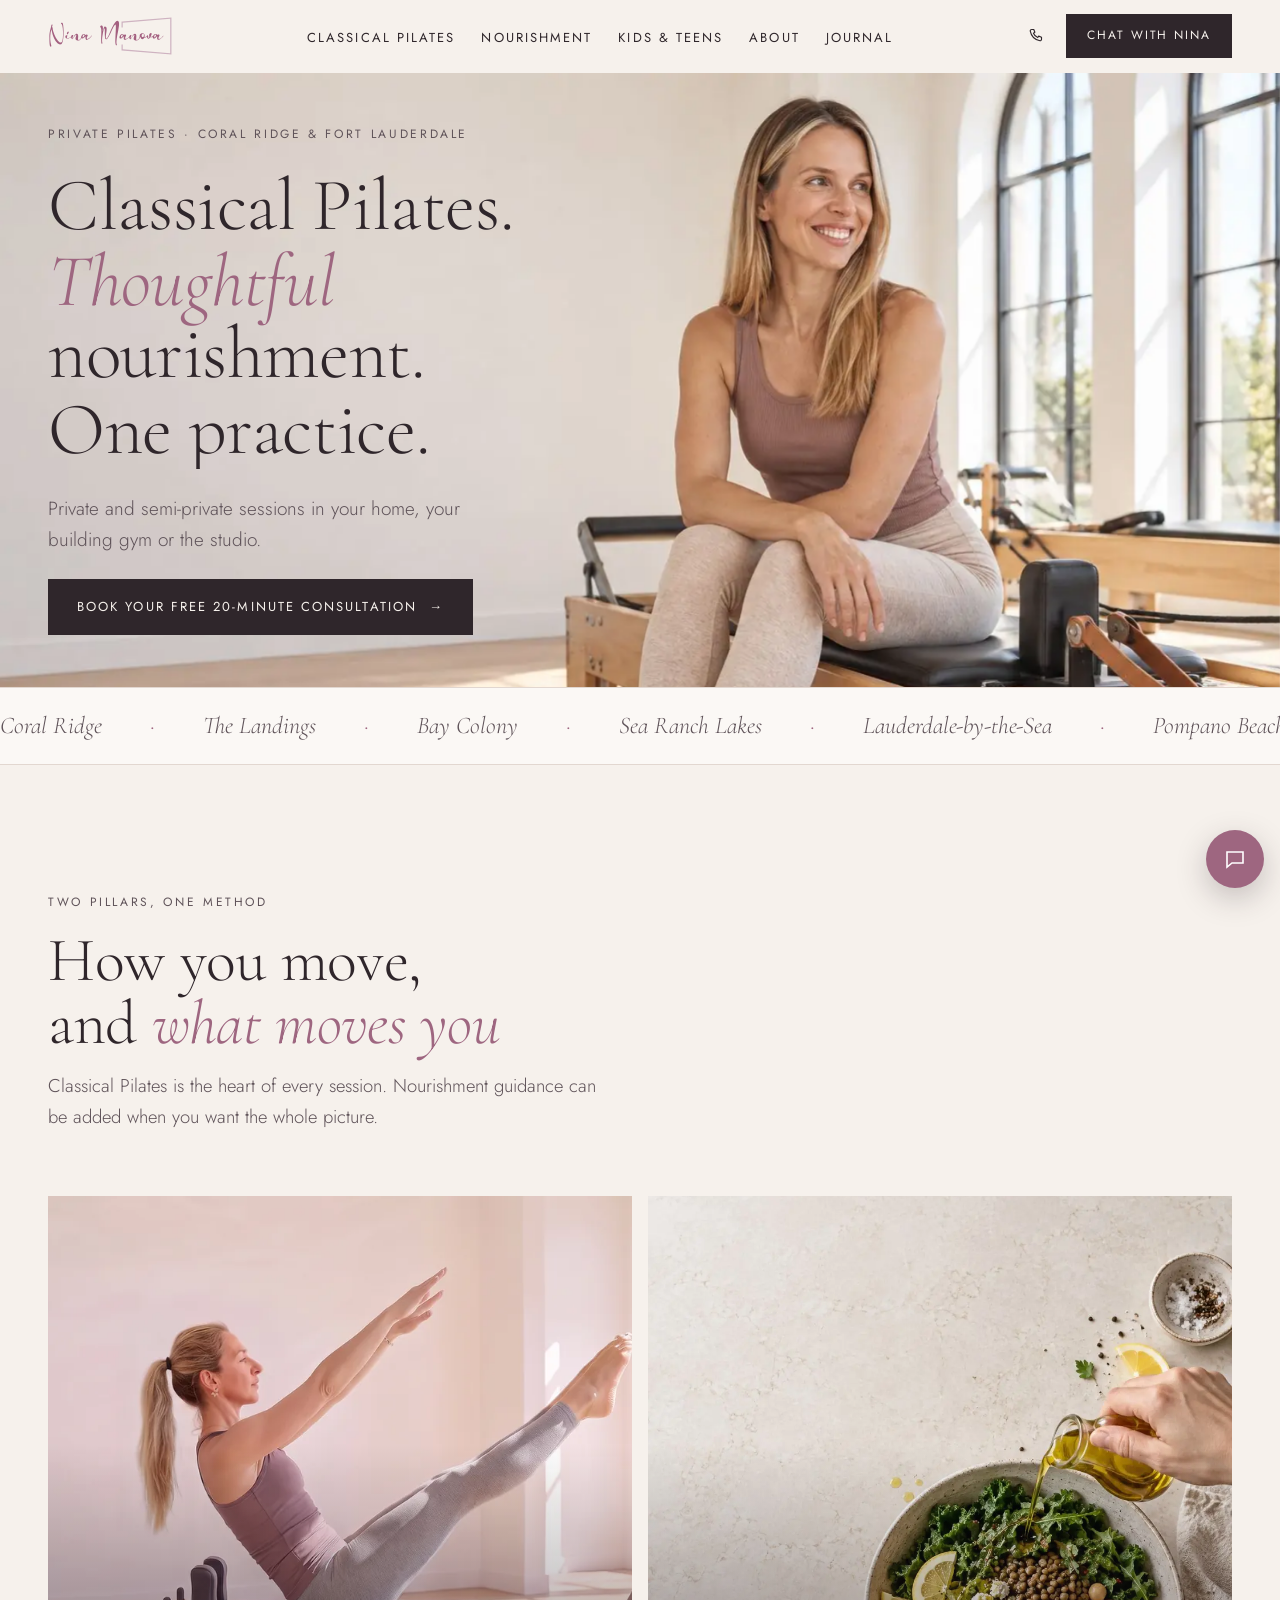
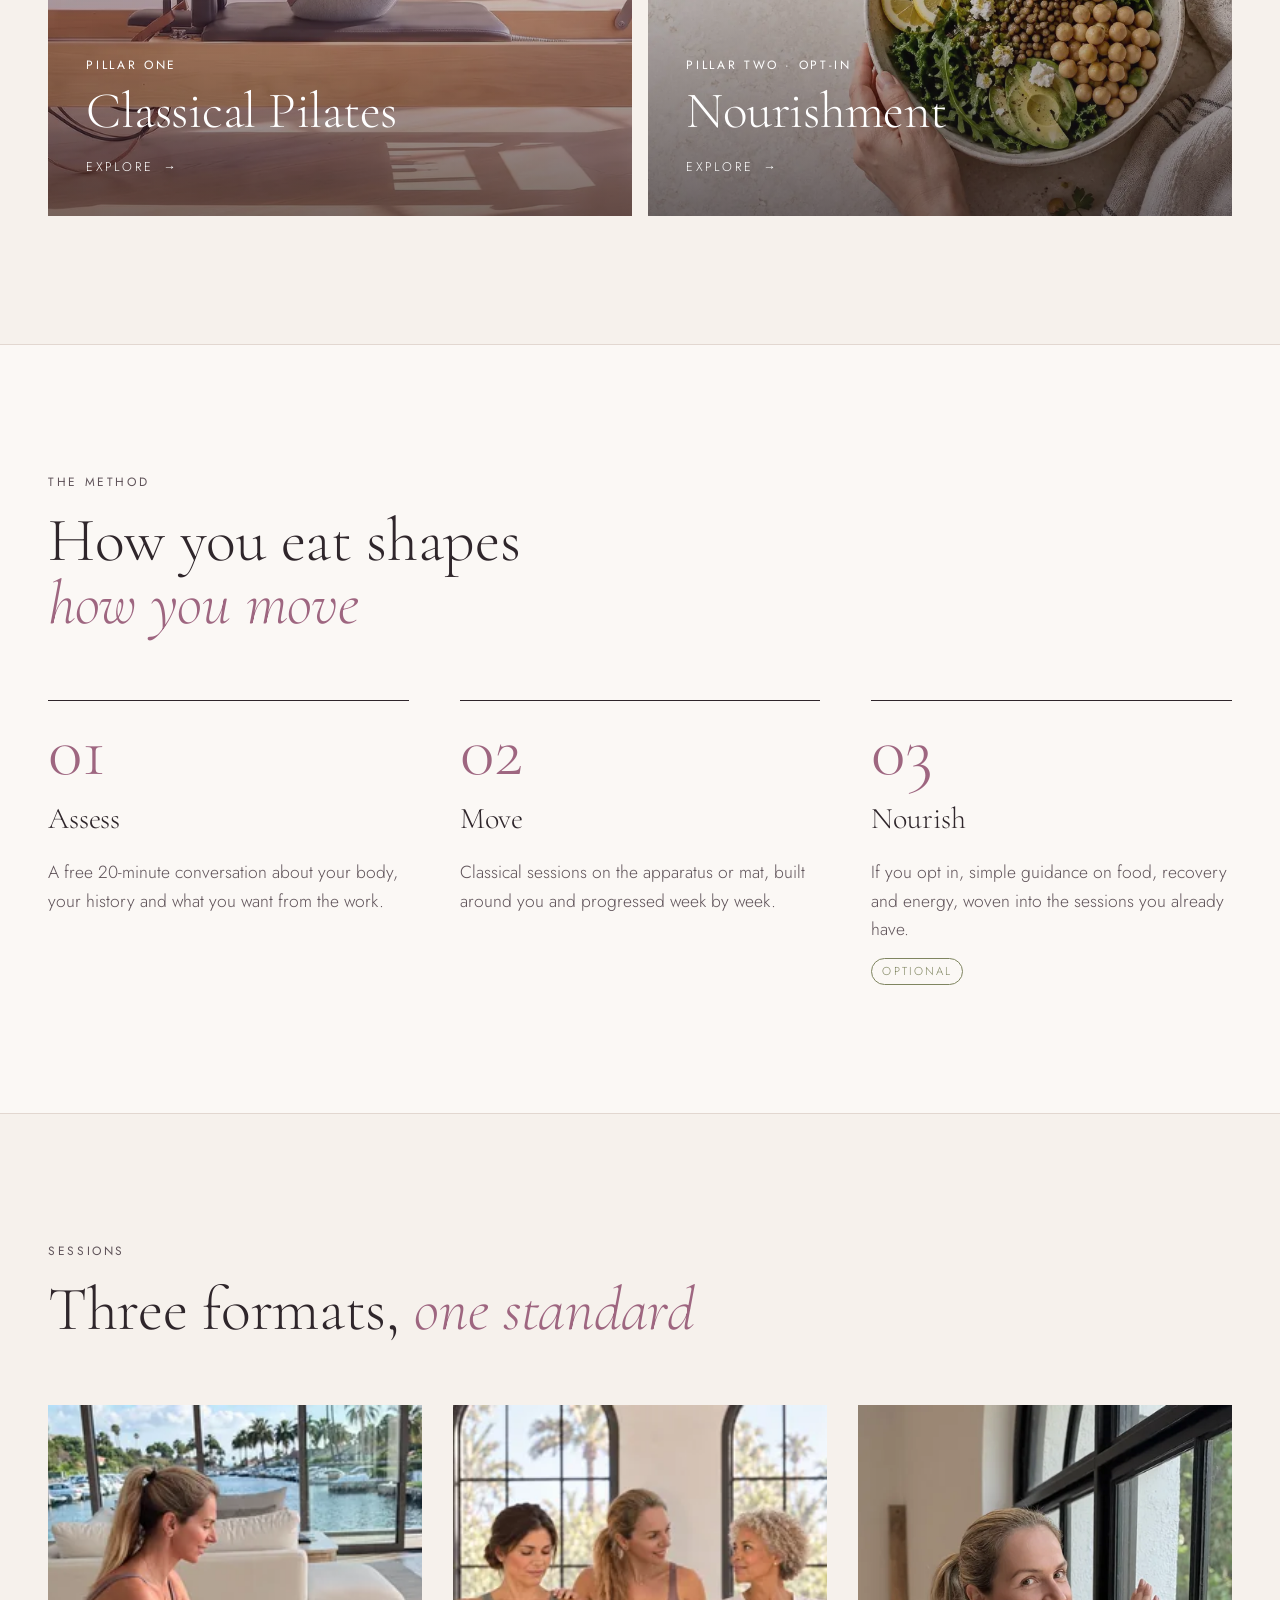
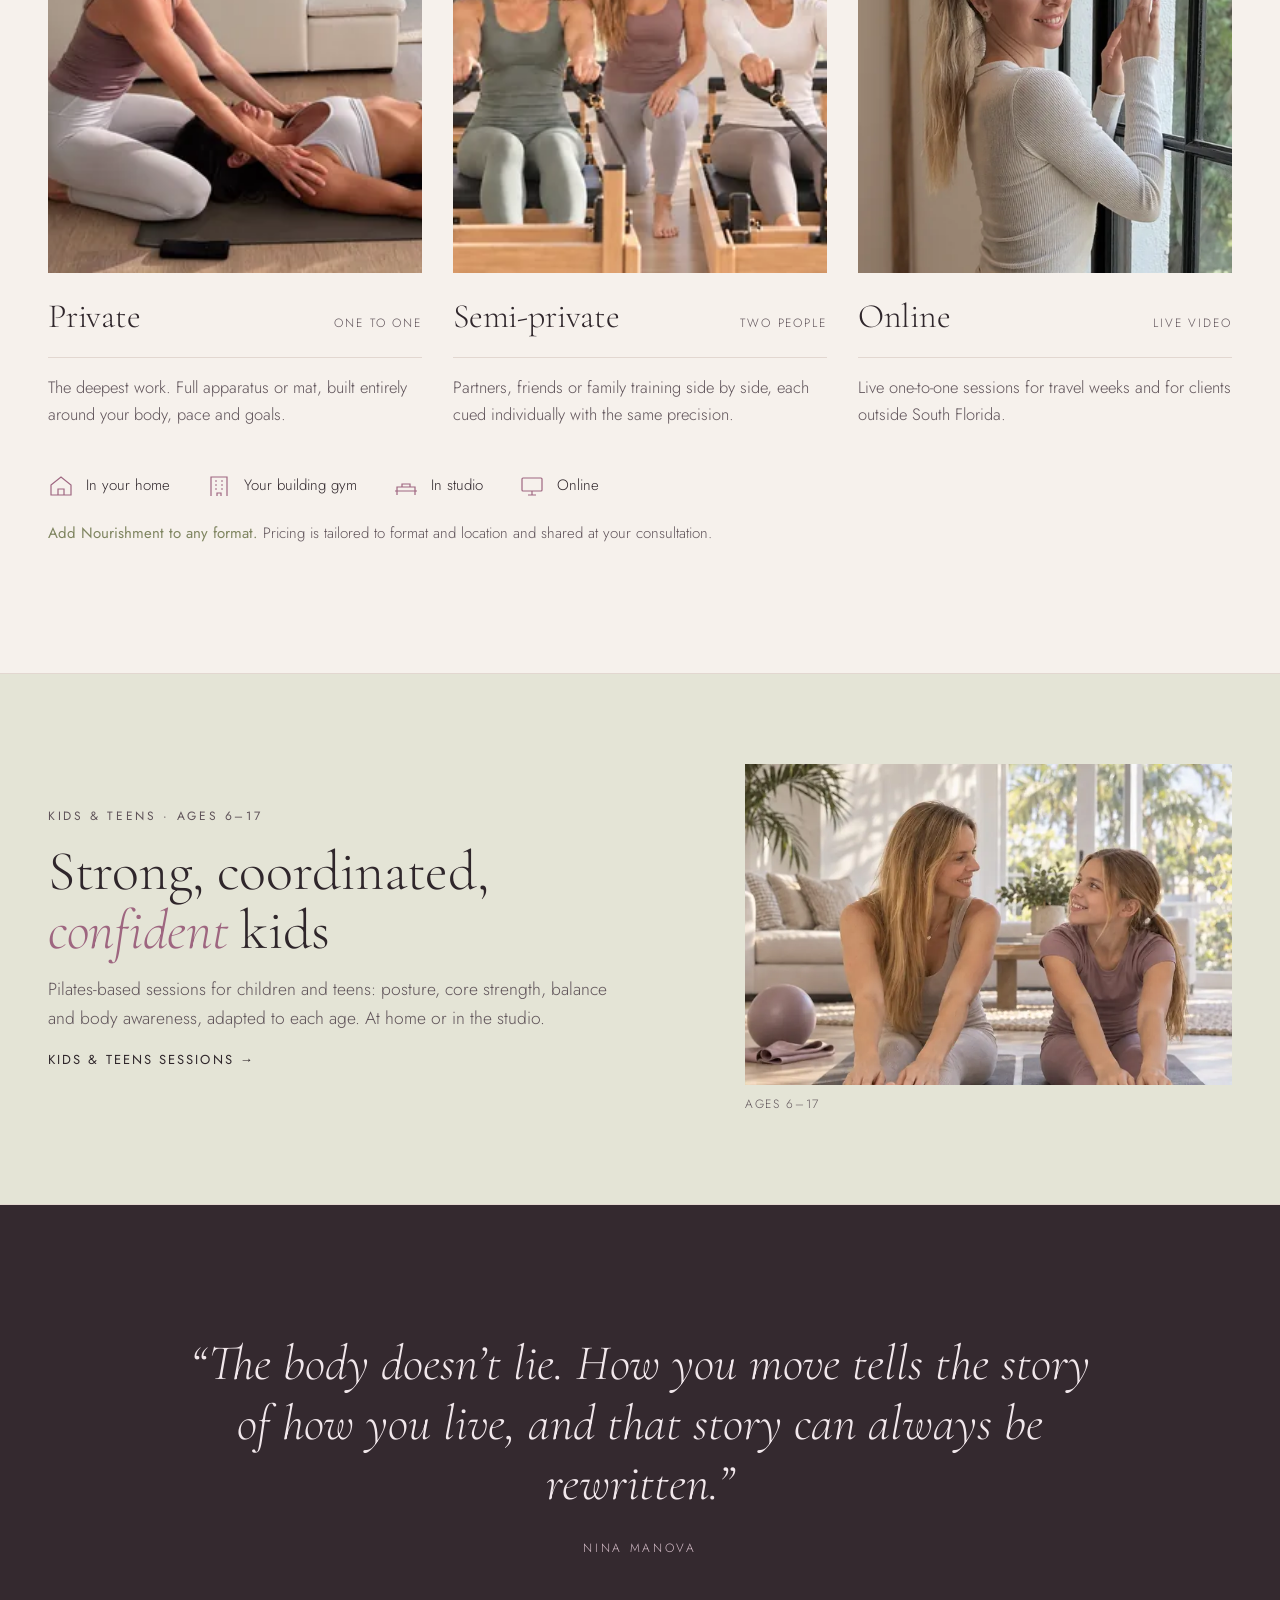
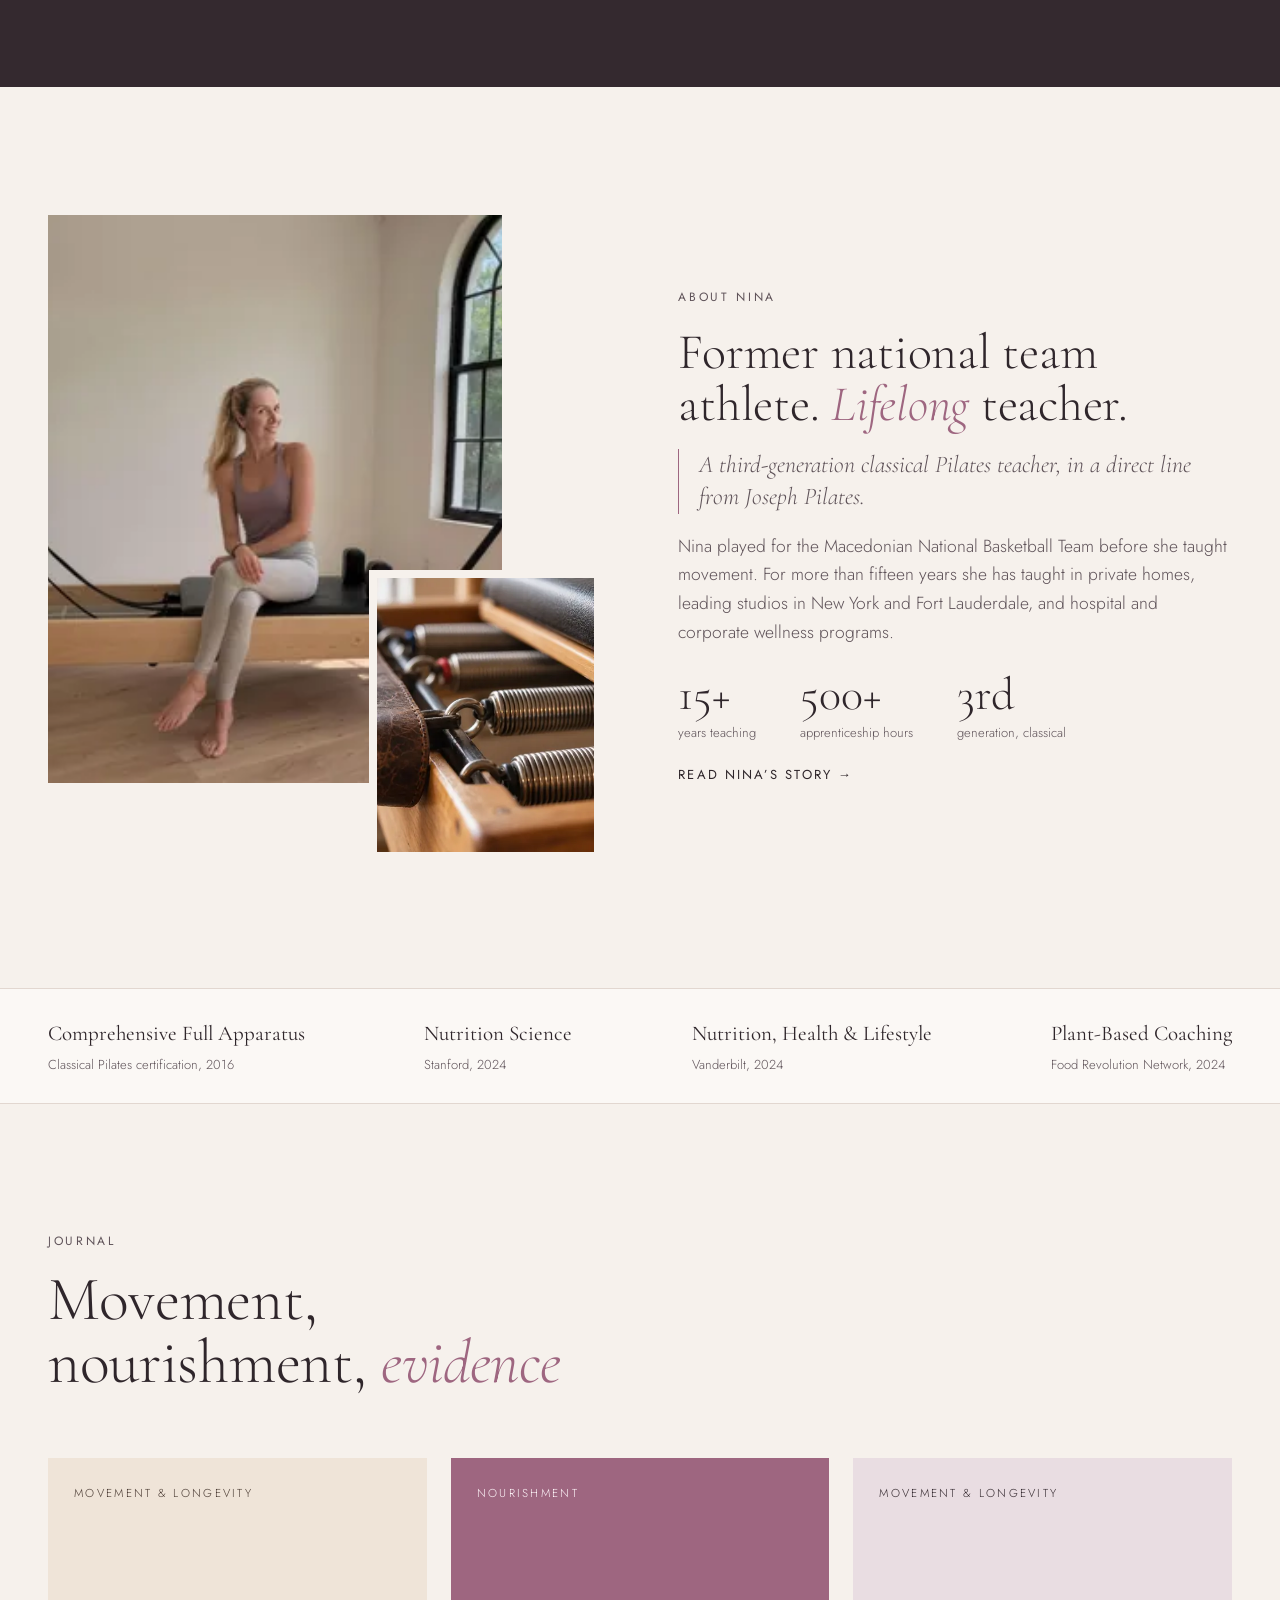
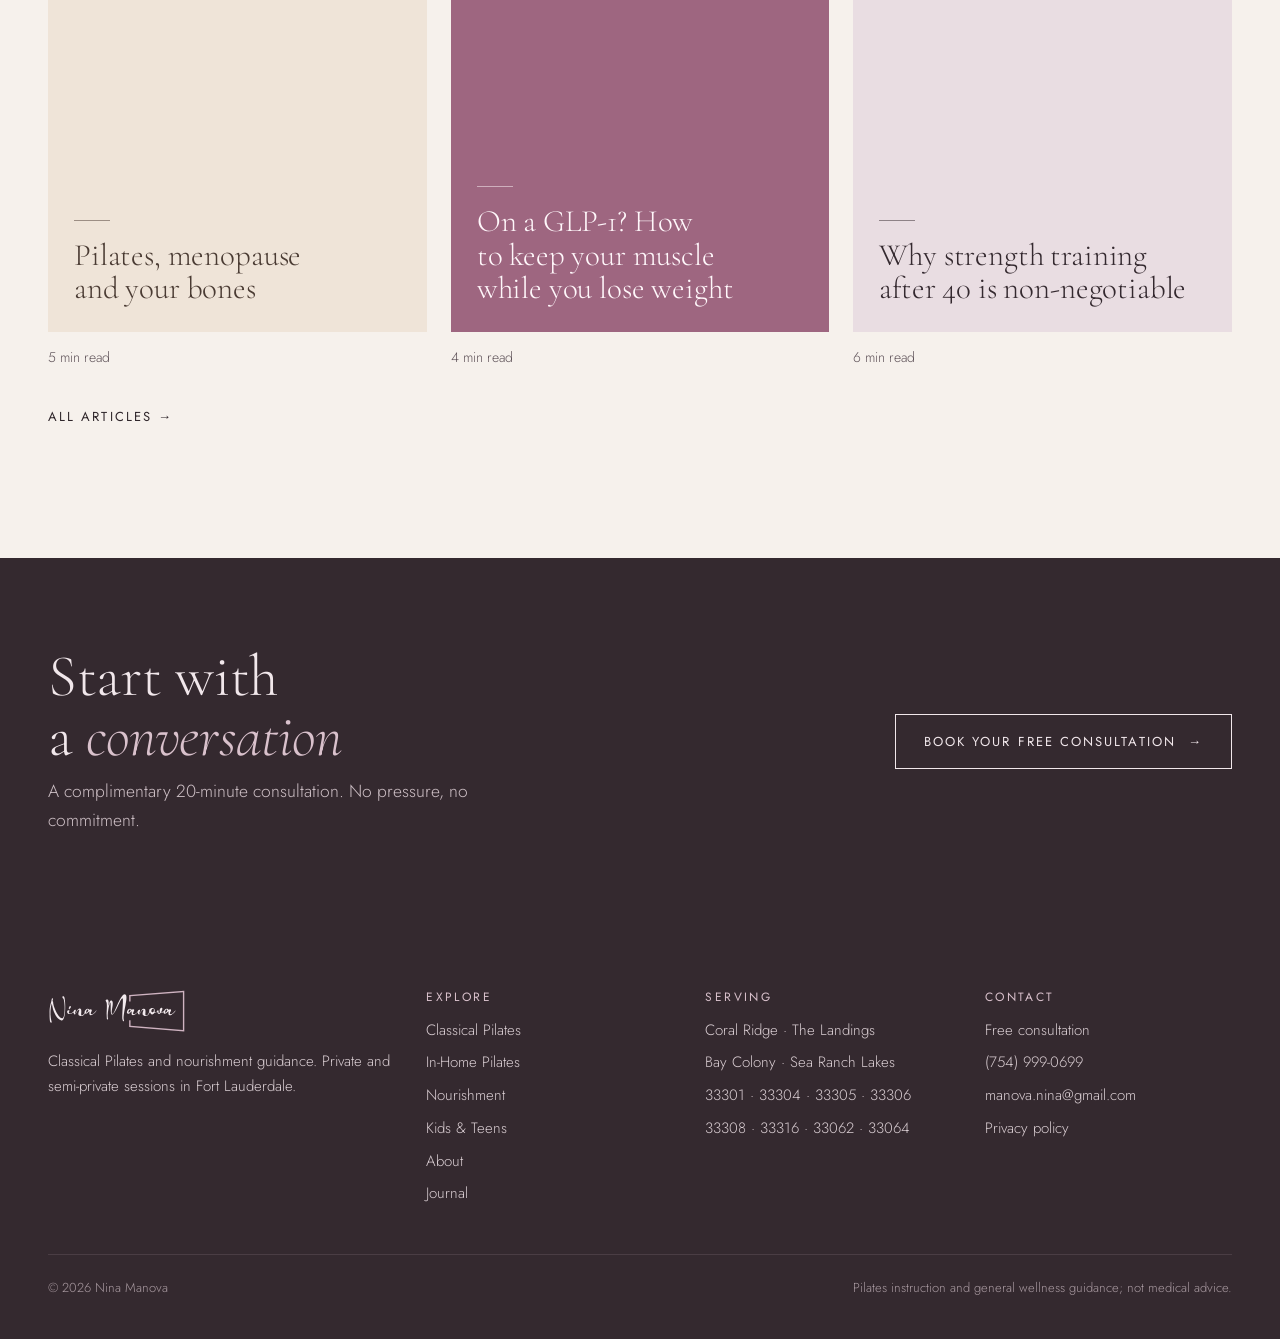
==== index.html @ 9a4f0399 "Mobile hero: use desktop hero image, cropped on Nina Co-Authored-By: Claude Opus 5.5 <noreply@anthro" ====
<!doctype html>
<html lang="en">
<head>
<meta charset="utf-8">
<meta name="viewport" content="width=device-width, initial-scale=1, viewport-fit=cover">
<script async src="https://www.googletagmanager.com/gtag/js?id=AW-18467051626"></script>
<script>window.dataLayer=window.dataLayer||[];function gtag(){dataLayer.push(arguments);}gtag('js',new Date());gtag('config','AW-18467051626');gtag('config','G-J1ZRW0LNW8');gtag('config','AW-18467051626/ujg7CJiLvIgdEOqw4-VE',{'phone_conversion_number':'(754) 999-0699'});</script>
<title>Pilates in Fort Lauderdale · Nina Manova Classical Pilates</title>
<meta name="description" content="Private classical Pilates in Fort Lauderdale: in your home, your building gym, the studio or online. Coral Ridge, The Landings, Bay Colony. Free consultation.">
<link rel="canonical" href="https://ninamanova.com/">
<meta property="og:type" content="website">
<meta property="og:site_name" content="Nina Manova">
<meta property="og:locale" content="en_US">
<meta property="og:title" content="Pilates in Fort Lauderdale · Nina Manova Classical Pilates">
<meta property="og:description" content="Private classical Pilates in Fort Lauderdale: in your home, your building gym, the studio or online. Coral Ridge, The Landings, Bay Colony. Free consultation.">
<meta property="og:url" content="https://ninamanova.com/">
<meta property="og:image" content="https://ninamanova.com/assets/img/og-share.jpg">
<meta property="og:image:width" content="1200">
<meta property="og:image:height" content="630">
<meta name="twitter:card" content="summary_large_image">
<meta name="geo.region" content="US-FL">
<meta name="geo.placename" content="Fort Lauderdale">
<link rel="icon" href="/assets/img/favicon.svg" type="image/svg+xml">
<link rel="icon" href="/assets/img/favicon-32.png" sizes="32x32" type="image/png">
<link rel="apple-touch-icon" href="/assets/img/apple-touch-icon.png">
<link rel="preconnect" href="https://fonts.googleapis.com">
<link rel="preconnect" href="https://fonts.gstatic.com" crossorigin>
<link rel="preload" as="style" href="https://fonts.googleapis.com/css2?family=Cormorant+Garamond:ital,wght@0,300;0,400;0,500;1,300;1,400&family=Jost:wght@300;400;500&display=swap">
<link rel="stylesheet" href="https://fonts.googleapis.com/css2?family=Cormorant+Garamond:ital,wght@0,300;0,400;0,500;1,300;1,400&family=Jost:wght@300;400;500&display=swap" media="print" onload="this.media='all'">
<noscript><link rel="stylesheet" href="https://fonts.googleapis.com/css2?family=Cormorant+Garamond:ital,wght@0,300;0,400;0,500;1,300;1,400&family=Jost:wght@300;400;500&display=swap"></noscript>
<link rel="stylesheet" href="/assets/css/styles.css">
<script>(function(){var m={movement:'/classical-pilates/',nutrition:'/nourishment/',nourishment:'/nourishment/',about:'/about/',blog:'/journal/',journal:'/journal/',contact:'/begin/'};var h=location.hash.replace('#','');if(m[h])location.replace(m[h]);})();</script>
<script type="application/ld+json">{"@context": "https://schema.org", "@type": "HealthAndBeautyBusiness", "@id": "https://ninamanova.com/#business", "name": "Nina Manova Pilates", "description": "Classical Pilates and optional nourishment guidance. Private and semi-private sessions in your home, your building gym, the studio or online, in Fort Lauderdale.", "url": "https://ninamanova.com/", "logo": "https://ninamanova.com/assets/img/logo.svg", "image": "https://ninamanova.com/assets/img/og-share.jpg", "email": "manova.nina@gmail.com", "telephone": "+1-754-999-0699", "founder": {"@id": "https://ninamanova.com/#person"}, "address": {"@type": "PostalAddress", "addressLocality": "Fort Lauderdale", "addressRegion": "FL", "postalCode": "33308", "addressCountry": "US"}, "geo": {"@type": "GeoCoordinates", "latitude": 26.1551, "longitude": -80.1133}, "areaServed": [{"@type": "Place", "name": "Coral Ridge, Fort Lauderdale"}, {"@type": "Place", "name": "The Landings, Fort Lauderdale"}, {"@type": "Place", "name": "Bay Colony, Fort Lauderdale"}, {"@type": "Place", "name": "Sea Ranch Lakes, Florida"}, {"@type": "Place", "name": "Fort Lauderdale, Florida"}, {"@type": "Place", "name": "Pompano Beach, Florida"}, {"@type": "Place", "name": "33301, FL"}, {"@type": "Place", "name": "33304, FL"}, {"@type": "Place", "name": "33305, FL"}, {"@type": "Place", "name": "33306, FL"}, {"@type": "Place", "name": "33308, FL"}, {"@type": "Place", "name": "33316, FL"}, {"@type": "Place", "name": "33062, FL"}, {"@type": "Place", "name": "33064, FL"}], "priceRange": "$$", "hasOfferCatalog": {"@type": "OfferCatalog", "name": "Pilates sessions", "itemListElement": [{"@type": "Offer", "itemOffered": {"@type": "Service", "name": "Private Pilates session", "serviceType": "Private Pilates Training", "provider": {"@id": "https://ninamanova.com/#person"}, "areaServed": "Fort Lauderdale, FL"}}, {"@type": "Offer", "itemOffered": {"@type": "Service", "name": "Semi-private Pilates session", "serviceType": "Semi-Private Pilates Training", "provider": {"@id": "https://ninamanova.com/#person"}, "areaServed": "Fort Lauderdale, FL"}}, {"@type": "Offer", "itemOffered": {"@type": "Service", "name": "Online Pilates session", "serviceType": "Online Pilates Training", "provider": {"@id": "https://ninamanova.com/#person"}, "areaServed": "Fort Lauderdale, FL"}}]}}</script>
<script type="application/ld+json">{"@context": "https://schema.org", "@type": "Person", "@id": "https://ninamanova.com/#person", "name": "Nina Manova", "jobTitle": "Classical Pilates instructor", "url": "https://ninamanova.com/about/", "worksFor": {"@id": "https://ninamanova.com/#business"}, "knowsAbout": ["Classical Pilates", "Pilates apparatus", "Nutrition"]}</script>
</head>
<body>
<a class="skip" href="#main">Skip to content</a>
<nav class="nav" aria-label="Main"><div class="container">
<a href="/" aria-label="Nina Manova home"><img class="logo" src="/assets/img/logo.svg" alt="Nina Manova" width="357" height="114"></a>
<ul><li><a class="u" href="/classical-pilates/">Classical Pilates</a></li><li><a class="u" href="/nourishment/">Nourishment</a></li><li><a class="u" href="/kids/">Kids &amp; Teens</a></li><li><a class="u" href="/about/">About</a></li><li><a class="u" href="/journal/">Journal</a></li></ul>
<div class="nav-cta"><a class="nav-call" href="tel:+17549990699" aria-label="Call or text Nina at (754) 999-0699"><svg viewBox="0 0 24 24" aria-hidden="true"><path d="M6.6 3.5h3l1.5 4-2 1.3a11 11 0 0 0 6.1 6.1l1.3-2 4 1.5v3a2 2 0 0 1-2.2 2A17.5 17.5 0 0 1 4.6 5.7a2 2 0 0 1 2-2.2z"/></svg><span>(754) 999-0699</span></a>
<button class="btn sm solid" type="button" data-chat>Chat with Nina</button></div>
<button class="menu-btn" type="button" aria-expanded="false">Menu</button>
</div></nav>
<main id="main">
<header class="hero">
<picture><img src="/assets/img/hero-wide.jpg" alt="Nina seated on a classical Pilates reformer by tall windows" width="1536" height="1024" srcset="/assets/img/hero-wide-480.webp 480w, /assets/img/hero-wide-800.webp 800w, /assets/img/hero-wide-1200.webp 1200w, /assets/img/hero-wide-1536.webp 1536w" sizes="100vw" fetchpriority="high"></picture>
<div class="container"><div class="hero-copy">
<span class="eyebrow">Private Pilates · Coral Ridge &amp; Fort Lauderdale</span>
<h1><span class="line"><span>Classical Pilates.</span></span><span class="line"><span><em>Thoughtful</em> nourishment.</span></span><span class="line"><span>One practice.</span></span></h1>
<p class="sub">Private and semi-private sessions in your home, your building gym or the studio.</p>
<div class="cta-row"><a class="btn solid" href="/begin/">Book your free 20-minute consultation <span class="arr">→</span></a></div>
</div></div>
</header>
<div class="marquee" aria-label="Neighborhoods served"><div class="track"><span>Coral Ridge<b>·</b></span><span>The Landings<b>·</b></span><span>Bay Colony<b>·</b></span><span>Sea Ranch Lakes<b>·</b></span><span>Lauderdale-by-the-Sea<b>·</b></span><span>Pompano Beach<b>·</b></span><span aria-hidden="true">Coral Ridge<b>·</b></span><span aria-hidden="true">The Landings<b>·</b></span><span aria-hidden="true">Bay Colony<b>·</b></span><span aria-hidden="true">Sea Ranch Lakes<b>·</b></span><span aria-hidden="true">Lauderdale-by-the-Sea<b>·</b></span><span aria-hidden="true">Pompano Beach<b>·</b></span></div></div>

<section class="block"><div class="container">
<div class="head rv"><span class="eyebrow">Two pillars, one method</span><h2>How you move, and <em>what moves you</em></h2><p>Classical Pilates is the heart of every session. Nourishment guidance can be added when you want the whole picture.</p></div>
<div class="pillars rv">
<a class="pillar" href="/classical-pilates/"><img src="/assets/img/exercise.jpg" alt="Nina performing the Teaser on a classical reformer" style="object-position:50% 50%" srcset="/assets/img/exercise-480.webp 480w, /assets/img/exercise-800.webp 800w, /assets/img/exercise-1200.webp 1200w, /assets/img/exercise-1536.webp 1536w" sizes="(max-width:760px) 100vw, 65vw"><div class="inner"><span class="tag">Pillar one</span><h3>Classical Pilates</h3><p class="teaser">Joseph Pilates' original system on the full apparatus, taught with precision and adapted to your body.</p><span class="go">Explore <i>→</i></span></div></a>
<a class="pillar" href="/nourishment/"><img src="/assets/img/plating.jpg" alt="Hands finishing a bowl of greens and legumes" style="object-position:60% 50%" srcset="/assets/img/plating-480.webp 480w, /assets/img/plating-800.webp 800w, /assets/img/plating-1024.webp 1024w" sizes="(max-width:760px) 100vw, 65vw"><div class="inner"><span class="tag">Pillar two · opt-in</span><h3>Nourishment</h3><p class="teaser">Practical guidance on eating for strength, recovery and energy, woven into your sessions. No meal plans, no diets.</p><span class="go">Explore <i>→</i></span></div></a>
</div>
</div></section>

<section class="block paper"><div class="container">
<div class="head rv"><span class="eyebrow">The method</span><h2>How you eat shapes <em>how you move</em></h2></div>
<div class="steps">
<div class="step rv"><span class="n">01</span><h3>Assess</h3><p>A free 20-minute conversation about your body, your history and what you want from the work.</p></div>
<div class="step rv"><span class="n">02</span><h3>Move</h3><p>Classical sessions on the apparatus or mat, built around you and progressed week by week.</p></div>
<div class="step rv"><span class="n">03</span><h3>Nourish</h3><p>If you opt in, simple guidance on food, recovery and energy, woven into the sessions you already have.</p><span class="opt">Optional</span></div>
</div>
</div></section>

<section class="block"><div class="container">
<div class="head rv"><span class="eyebrow">Sessions</span><h2>Three formats, <em>one standard</em></h2></div>
<div class="sessions">
<a class="session rv" href="/begin/"><div class="ph"><img src="/assets/img/in-home.jpg" alt="Nina guiding a private session at home" loading="lazy" style="object-position:40% 50%" srcset="/assets/img/in-home-480.webp 480w, /assets/img/in-home-800.webp 800w, /assets/img/in-home-1200.webp 1200w, /assets/img/in-home-1536.webp 1536w" sizes="(max-width:860px) 100vw, 33vw"></div><div class="t"><h3>Private</h3><span class="who">One to one</span></div><p>The deepest work. Full apparatus or mat, built entirely around your body, pace and goals.</p></a>
<a class="session rv" href="/begin/"><div class="ph"><img src="/assets/img/semi-private.jpg" alt="Nina cueing two clients side by side on reformers in a semi-private session" loading="lazy" style="object-position:50% 50%" srcset="/assets/img/semi-private-480.webp 480w, /assets/img/semi-private-800.webp 800w, /assets/img/semi-private-1200.webp 1200w, /assets/img/semi-private-1536.webp 1536w" sizes="(max-width:860px) 100vw, 33vw"></div><div class="t"><h3>Semi-private</h3><span class="who">Two people</span></div><p>Partners, friends or family training side by side, each cued individually with the same precision.</p></a>
<a class="session rv" href="/begin/"><div class="ph"><img src="/assets/img/portrait-window.jpg" alt="Nina by a window" loading="lazy" style="object-position:40% 20%" srcset="/assets/img/portrait-window-480.webp 480w, /assets/img/portrait-window-800.webp 800w, /assets/img/portrait-window-1024.webp 1024w" sizes="(max-width:860px) 100vw, 33vw"></div><div class="t"><h3>Online</h3><span class="who">Live video</span></div><p>Live one-to-one sessions for travel weeks and for clients outside South Florida.</p></a>
</div><div class="where rv">
<span><svg viewBox="0 0 26 26"><path d="M3 12 13 4l10 8v10H3z"/><path d="M10 22v-6h6v6"/></svg>In your home</span>
<span><svg viewBox="0 0 26 26"><path d="M5 23V4h16v19M9 8h2M15 8h2M9 12h2M15 12h2M9 16h2M15 16h2M11 23v-3h4v3"/></svg>Your building gym</span>
<span><svg viewBox="0 0 26 26"><path d="M2 18h22M4 18v4M22 18v4M4 14h18v4H4zM9 11h8v3H9z"/></svg>In studio</span>
<span><svg viewBox="0 0 26 26"><rect x="3" y="5" width="20" height="13" rx="1"/><path d="M9 22h8M13 18v4"/></svg>Online</span>
</div>
<p class="note-line rv"><b>Add Nourishment to any format.</b> Pricing is tailored to format and location and shared at your consultation.</p>
</div></section>

<section class="kids-strip"><div class="container">
<div class="kids-copy rv"><span class="eyebrow">Kids &amp; teens · ages 6–17</span><h2>Strong, coordinated, <em>confident</em> kids</h2>
<p>Pilates-based sessions for children and teens: posture, core strength, balance and body awareness, adapted to each age. At home or in the studio.</p>
<a class="u more" href="/kids/">Kids &amp; teens sessions →</a></div>
<figure class="kids-fig rv"><img src="/assets/img/kids.jpg" width="1254" height="827" alt="A mother and daughter stretching together on Pilates mats at home" loading="lazy" srcset="/assets/img/kids-480.webp 480w, /assets/img/kids-800.webp 800w, /assets/img/kids-1200.webp 1200w, /assets/img/kids-1254.webp 1254w" sizes="(max-width:860px) 100vw, 50vw"><figcaption>Ages 6–17</figcaption></figure>
</div></section>
<section class="block quote"><div class="container rv"><blockquote>“The body doesn’t lie. How you move tells the story of how you live, and that story can always be rewritten.”</blockquote><div class="by">Nina Manova</div></div></section>

<section class="block"><div class="container split">
<div class="stack rv"><img class="a" src="/assets/img/reformer-studio.jpg" alt="Nina seated on a classical Pilates reformer in a sunlit studio" style="object-position:47% 50%" loading="lazy" srcset="/assets/img/reformer-studio-480.webp 480w, /assets/img/reformer-studio-800.webp 800w, /assets/img/reformer-studio-1200.webp 1200w, /assets/img/reformer-studio-1600.webp 1600w" sizes="(max-width:860px) 70vw, 30vw"><img class="b" src="/assets/img/springs.jpg" alt="Reformer springs and strap" loading="lazy" srcset="/assets/img/springs-480.webp 480w, /assets/img/springs-800.webp 800w, /assets/img/springs-1200.webp 1200w, /assets/img/springs-1254.webp 1254w" sizes="(max-width:860px) 70vw, 30vw"></div>
<div class="prose rv"><span class="eyebrow">About Nina</span><h2>Former national team athlete. <em>Lifelong</em> teacher.</h2>
<p class="lineage">A third-generation classical Pilates teacher, in a direct line from Joseph Pilates.</p>
<p>Nina played for the Macedonian National Basketball Team before she taught movement. For more than fifteen years she has taught in private homes, leading studios in New York and Fort Lauderdale, and hospital and corporate wellness programs.</p>
<div class="facts"><div><b>15+</b><span>years teaching</span></div><div><b>500+</b><span>apprenticeship hours</span></div><div><b>3rd</b><span>generation, classical</span></div></div>
<a class="u more" href="/about/">Read Nina’s story →</a></div>
</div></section>

<div class="creds"><div class="container">
<div><b>Comprehensive Full Apparatus</b><span>Classical Pilates certification, 2016</span></div>
<div><b>Nutrition Science</b><span>Stanford, 2024</span></div>
<div><b>Nutrition, Health &amp; Lifestyle</b><span>Vanderbilt, 2024</span></div>
<div><b>Plant-Based Coaching</b><span>Food Revolution Network, 2024</span></div>
</div></div>

<section class="block"><div class="container">
<div class="head rv"><span class="eyebrow">Journal</span><h2>Movement, nourishment, <em>evidence</em></h2></div>
<div class="cards"><a class="card rv" data-cat="movement" href="/journal/pilates-menopause-bone-density/"><div class="cover c4"><span class="cat">Movement &amp; longevity</span><div style="display:grid;gap:18px"><span class="rule"></span><h3>Pilates, menopause and your bones</h3></div></div><span class="meta">5 min read</span></a><a class="card rv" data-cat="nourishment" href="/journal/glp1-keep-muscle-while-losing-weight/"><div class="cover c5"><span class="cat">Nourishment</span><div style="display:grid;gap:18px"><span class="rule"></span><h3>On a GLP-1? How to keep your muscle while you lose weight</h3></div></div><span class="meta">4 min read</span></a><a class="card rv" data-cat="movement" href="/journal/strength-training-after-40/"><div class="cover c1"><span class="cat">Movement &amp; longevity</span><div style="display:grid;gap:18px"><span class="rule"></span><h3>Why strength training after 40 is non-negotiable</h3></div></div><span class="meta">6 min read</span></a></div>
<p style="margin-top:32px"><a class="u more" href="/journal/">All articles →</a></p>
</div></section>
<section class="band"><div class="container">
<div><h2>Start with a <em>conversation</em></h2><p>A complimentary 20-minute consultation. No pressure, no commitment.</p></div>
<a class="btn light" href="/begin/">Book your free consultation <span class="arr">→</span></a>
</div></section>
</main>
<footer><div class="container">
<div class="grid">
<div><img class="flogo" src="/assets/img/logo-light.svg" alt="Nina Manova" width="357" height="114" loading="lazy"><p>Classical Pilates and nourishment guidance. Private and semi-private sessions in Fort Lauderdale.</p></div>
<div><h2 class="fh">Explore</h2><ul><li><a class="u" href="/classical-pilates/">Classical Pilates</a></li><li><a class="u" href="/in-home-pilates/">In-Home Pilates</a></li><li><a class="u" href="/nourishment/">Nourishment</a></li><li><a class="u" href="/kids/">Kids &amp; Teens</a></li><li><a class="u" href="/about/">About</a></li><li><a class="u" href="/journal/">Journal</a></li></ul></div>
<div><h2 class="fh">Serving</h2><ul><li>Coral Ridge · The Landings</li><li>Bay Colony · Sea Ranch Lakes</li><li>33301 · 33304 · 33305 · 33306</li><li>33308 · 33316 · 33062 · 33064</li></ul></div>
<div><h2 class="fh">Contact</h2><ul><li><a class="u" href="/begin/">Free consultation</a></li><li><a class="u" href="tel:+17549990699">(754) 999-0699</a></li><li><a class="u" href="mailto:manova.nina@gmail.com">manova.nina@gmail.com</a></li><li><a class="u" href="/privacy/">Privacy policy</a></li></ul></div>
</div>
<div class="fine"><span>© 2026 Nina Manova</span><span>Pilates instruction and general wellness guidance; not medical advice.</span></div>
</div></footer>
<div class="mcta"><a href="tel:+17549990699"><svg viewBox="0 0 24 24" aria-hidden="true"><path d="M6.6 3.5h3l1.5 4-2 1.3a11 11 0 0 0 6.1 6.1l1.3-2 4 1.5v3a2 2 0 0 1-2.2 2A17.5 17.5 0 0 1 4.6 5.7a2 2 0 0 1 2-2.2z"/></svg><span>(754) 999-0699</span></a><button type="button" data-chat><svg viewBox="0 0 24 24" aria-hidden="true"><path d="M4 5h16v11H9l-5 4z"/></svg>Chat<span class="wn">&nbsp;with Nina</span></button></div>
<button class="chat-btn" id="chatBtn" type="button" aria-expanded="false" aria-controls="chat" aria-label="Ask about sessions"><svg viewBox="0 0 24 24" aria-hidden="true"><path d="M4 5h16v11H9l-5 4z"/></svg></button>
<div class="chat" id="chat" role="dialog" aria-label="Ask about sessions" hidden>
<header><div><b>Ask about sessions</b><small>Automated assistant · Nina replies personally</small></div><button type="button" id="chatClose" aria-label="Close chat">×</button></header>
<div class="msgs" id="msgs" aria-live="polite"></div>
<form class="zip" id="zipForm"><input id="zipInput" inputmode="numeric" maxlength="5" placeholder="Your zip code" aria-label="Zip code" autocomplete="postal-code"><button class="btn sm solid" type="submit">Send</button></form>
</div>
<script src="/assets/js/site.js" defer></script>
</body>
</html>
---- assets/css/styles.css ----
/* Nina Manova prototype · shared styles (single brand look, light) */
:root{
  --ivory:#F6F1EC; --paper:#FBF8F5; --ink:#2F262B; --ink-2:#5F5359; --line:#E2D7D0;
  --rose:#9E6680; --rose-deep:#7E4C63; --mauve:#D9C1CC; --sage:#7F8560; --sage-soft:#E4E4D6; --plum:#34292F;
  --serif:"Cormorant Garamond",Georgia,"Times New Roman",serif;
  --sans:"Jost","Helvetica Neue",Arial,sans-serif;
  --ease:cubic-bezier(.22,.61,.36,1);
  color-scheme:light;
}
*{box-sizing:border-box}
html{scroll-behavior:smooth}
body{margin:0;background:var(--ivory);color:var(--ink);font-family:var(--sans);font-weight:300;font-size:17.5px;line-height:1.65;-webkit-font-smoothing:antialiased}
[hidden]{display:none!important}
img{display:block;max-width:100%}
a{color:inherit}
h1,h2,h3{font-family:var(--serif);font-weight:300;margin:0;text-wrap:balance;letter-spacing:-.005em}
h1 em,h2 em,h3 em{font-style:italic;color:var(--rose)}
p{margin:0}
.eyebrow{font-size:12px;letter-spacing:.22em;text-transform:uppercase;font-weight:400;color:var(--ink-2)}
.container{max-width:1280px;margin:0 auto;padding-inline:clamp(16px,4vw,48px)}
.narrow{max-width:760px}

.proto{background:var(--plum);color:#EDE3E7;font-size:13px;text-align:center;padding:7px 16px}

/* nav */
.nav{position:sticky;top:env(safe-area-inset-top,0px);z-index:40;background:rgba(246,241,236,.92);backdrop-filter:blur(10px);-webkit-backdrop-filter:blur(10px);border-bottom:1px solid transparent;transition:border-color .4s}
.nav.scrolled{border-bottom-color:var(--line)}
.nav .container{display:flex;align-items:center;justify-content:space-between;gap:24px;height:72px}
.nav .logo{height:40px;width:auto}
.nav ul{display:flex;gap:34px;list-style:none;margin:0;padding:0}
.nav ul a{text-decoration:none;font-size:13px;letter-spacing:.16em;text-transform:uppercase;font-weight:400}
.nav ul a[aria-current="page"]{color:var(--rose);background-size:100% 1px}
.menu-btn{display:none;background:none;border:0;font:inherit;font-size:12.5px;letter-spacing:.18em;text-transform:uppercase;cursor:pointer;color:var(--ink);padding:8px 0}
@media (max-width:1100px){
  .nav ul{display:none;position:absolute;top:72px;left:0;right:0;flex-direction:column;gap:0;background:var(--ivory);border-bottom:1px solid var(--line);padding:8px clamp(16px,4vw,48px) 20px}
  .nav ul.open{display:flex}
  .nav ul li a{display:block;padding:12px 0;background:none}
  .menu-btn{display:block}
  .nav .btn{display:none}
  .nav-call span{display:none}
  .nav-call{width:40px;height:40px;justify-content:center;border:1px solid var(--line);border-radius:50%}
}

/* links, buttons */
.u{text-decoration:none;background:linear-gradient(currentColor,currentColor) 0 100%/0 1px no-repeat;transition:background-size .5s var(--ease);padding-bottom:2px}
.u:hover,.u:focus-visible{background-size:100% 1px}
.btn{position:relative;display:inline-flex;align-items:center;gap:12px;overflow:hidden;isolation:isolate;text-decoration:none;font:inherit;font-size:13px;letter-spacing:.16em;text-transform:uppercase;font-weight:400;padding:16px 28px;border:1px solid var(--ink);color:var(--ink);background:transparent;cursor:pointer;transition:color .5s var(--ease)}
.btn::before{content:"";position:absolute;inset:0;background:var(--ink);transform:translateY(101%);transition:transform .5s var(--ease);z-index:-1}
.btn:hover,.btn:focus-visible{color:var(--ivory)}
.btn:hover::before,.btn:focus-visible::before{transform:translateY(0)}
.btn.solid{background:var(--ink);color:var(--ivory)}
.btn.solid::before{background:var(--rose-deep)}
.btn.light{border-color:#F1E7EB;color:#F1E7EB}
.btn.light::before{background:#F1E7EB}
.btn.light:hover{color:var(--plum)}
.btn.sm{padding:11px 20px;font-size:12px}
.btn .arr{transition:transform .5s var(--ease)}
.btn:hover .arr{transform:translateX(4px)}
.more{font-size:13px;letter-spacing:.16em;text-transform:uppercase;font-weight:400;justify-self:start}
:focus-visible{outline:2px solid var(--rose);outline-offset:3px}

/* home hero: image kept at its own 3:2 ratio so nothing is cropped */
.hero{position:relative;overflow:hidden;background:#EFE8E1;height:min(48vw,calc(100vh - 110px));min-height:560px;display:grid;align-items:center}
/* parallax: image starts at the top of the hero (head fully visible) and is 143% tall so the feet stay below the fold; it drifts down as the page scrolls, and the gap it leaves is always above the viewport */
.hero picture{position:absolute;inset:0;overflow:hidden;transform-origin:75% 0%;animation:heroZoom 2.4s var(--ease) both}
.hero picture img{position:absolute;left:0;top:0;width:100%;height:143%;object-fit:cover;object-position:75% 0%;will-change:transform;-webkit-backface-visibility:hidden;backface-visibility:hidden}
.hero-copy{will-change:transform}
@keyframes heroZoom{from{transform:scale(1.04)}to{transform:scale(1)}}
.hero .container{position:relative;width:100%}
.hero-copy{max-width:540px;display:grid;gap:24px;padding-block:48px}
.hero h1{font-size:clamp(44px,5.8vw,86px);line-height:.98}
.hero h1 .line{display:block;overflow:hidden;padding-bottom:.04em}
.hero h1 .line span{display:block;animation:rise 1.1s var(--ease) both}
.hero h1 .line:nth-child(2) span{animation-delay:.12s}
.hero h1 .line:nth-child(3) span{animation-delay:.24s}
@keyframes rise{from{transform:translateY(105%)}to{transform:none}}
.hero .sub{font-size:19px;max-width:40ch;color:var(--ink-2);animation:fade 1.2s .45s var(--ease) both}
.hero .cta-row{display:flex;flex-wrap:wrap;gap:22px;animation:fade 1.2s .6s var(--ease) both}
@keyframes fade{from{opacity:0;transform:translateY(12px)}to{opacity:1;transform:none}}
@media (max-width:760px){
  .hero{display:block;height:auto;min-height:0;background:var(--ivory)}
  .hero picture{position:relative;display:block;inset:auto;aspect-ratio:10/11;height:auto}
  .hero picture img{top:0;height:100%;object-fit:cover;object-position:75% 50%}
  .hero .container{position:static}
  .hero-copy{padding-block:28px 40px;gap:16px}
  .hero h1{font-size:44px}
  .hero .sub{font-size:16.5px}
}

/* inner page hero: split, image shown whole */
.phero{padding-block:clamp(40px,6vw,88px) clamp(56px,7vw,110px)}
.phero .container{display:grid;grid-template-columns:1fr 1.15fr;gap:clamp(32px,5vw,80px);align-items:center}
.phero .copy{display:grid;gap:22px}
.phero h1{font-size:clamp(44px,5.6vw,80px);line-height:1}
.phero .lead{font-size:19px;color:var(--ink-2);max-width:44ch}
.phero figure{margin:0;overflow:hidden}
.phero figure img{width:100%;height:auto;animation:heroZoom 2.4s var(--ease) forwards;transform:scale(1.04)}
.phero.portrait .container{grid-template-columns:1.1fr .9fr}
@media (max-width:860px){.phero .container,.phero.portrait .container{grid-template-columns:1fr}.phero figure{order:-1}}

/* marquee */
.marquee{border-block:1px solid var(--line);overflow:hidden;padding-block:18px;background:var(--paper)}
.marquee .track{display:flex;gap:48px;width:max-content;animation:scroll 48s linear infinite}
.marquee span{font-family:var(--serif);font-style:italic;font-size:24px;color:var(--ink-2);white-space:nowrap}
.marquee span b{font-style:normal;font-weight:300;color:var(--rose);margin-left:48px}
@keyframes scroll{to{transform:translateX(-50%)}}

section.block{padding-block:clamp(72px,10vw,136px)}
.paper{background:var(--paper);border-block:1px solid var(--line)}
.head{display:grid;gap:16px;margin-bottom:clamp(36px,5vw,64px);max-width:720px}
.head h2{font-size:clamp(38px,5vw,62px);line-height:1.02}
.head p{color:var(--ink-2);font-size:18.5px;max-width:52ch}
.prose{display:grid;gap:18px;max-width:64ch}
.prose p{color:var(--ink-2)}
.prose h2{font-size:clamp(34px,4vw,50px);line-height:1.05;color:var(--ink)}

/* pillars */
.pillars{display:flex;gap:16px;height:clamp(460px,58vw,620px)}
.pillar{position:relative;flex:1;overflow:hidden;text-decoration:none;color:#fff;transition:flex-grow .9s var(--ease);min-width:0}
.pillar img{position:absolute;inset:0;width:100%;height:100%;object-fit:cover;transition:transform 1.2s var(--ease)}
.pillar::after{content:"";position:absolute;inset:0;background:linear-gradient(180deg,rgba(30,22,26,0) 40%,rgba(30,22,26,.6) 100%)}
.pillar .inner{position:absolute;left:0;right:0;bottom:0;padding:clamp(22px,3vw,40px);z-index:1;display:grid;gap:10px}
.pillar .tag{font-size:12px;letter-spacing:.22em;text-transform:uppercase;font-weight:400}
.pillar h3{font-size:clamp(34px,4vw,54px);line-height:1}
.pillar .teaser{max-width:38ch;font-size:16.5px;max-height:0;overflow:hidden;opacity:0;transition:max-height .8s var(--ease),opacity .6s}
.pillar .go{display:inline-flex;gap:10px;align-items:center;font-size:12.5px;letter-spacing:.18em;text-transform:uppercase}
.pillar .go i{font-style:normal;transition:transform .6s var(--ease)}
.pillar:hover,.pillar:focus-visible{flex-grow:1.7}
.pillar:hover img,.pillar:focus-visible img{transform:scale(1.04)}
.pillar:hover .teaser,.pillar:focus-visible .teaser{max-height:120px;opacity:.92}
.pillar:hover .go i{transform:translateX(6px)}
@media (hover:none),(max-width:760px){.pillars{flex-direction:column;height:auto}.pillar{height:440px}.pillar .teaser{max-height:none;opacity:.92}}

/* numbered steps */
.steps{display:grid;grid-template-columns:repeat(3,1fr);gap:clamp(24px,4vw,56px)}
.step{display:grid;gap:14px;align-content:start;border-top:1px solid var(--ink);padding-top:22px}
.step .n{font-family:var(--serif);font-size:72px;line-height:.8;color:var(--rose);font-weight:300}
.step h3{font-size:30px}
.step p{color:var(--ink-2)}
.opt{display:inline-block;font-size:11.5px;letter-spacing:.18em;text-transform:uppercase;color:var(--sage);border:1px solid var(--sage);padding:3px 10px;border-radius:999px;justify-self:start}
@media (max-width:760px){.steps{grid-template-columns:1fr}}

/* quote */
.quote{background:var(--plum);color:#F1E7EB;text-align:center}
.quote blockquote{margin:0 auto;max-width:900px;font-family:var(--serif);font-weight:300;font-style:italic;font-size:clamp(30px,4vw,50px);line-height:1.2}
.quote .by{margin-top:26px;font-size:12px;letter-spacing:.22em;text-transform:uppercase;color:var(--mauve)}

/* session cards */
.sessions{display:grid;grid-template-columns:repeat(3,1fr);gap:clamp(20px,2.4vw,32px)}
.session{display:grid;gap:16px;align-content:start;text-decoration:none}
.session .ph{overflow:hidden;aspect-ratio:4/5;background:#EAE2DC}
.session .ph img{width:100%;height:100%;object-fit:cover;transition:transform 1.1s var(--ease)}
.session:hover .ph img,.session:focus-visible .ph img{transform:scale(1.035)}
.session .t{display:flex;justify-content:space-between;align-items:baseline;border-bottom:1px solid var(--line);padding-bottom:12px}
.session h3{font-size:34px}
.session .who{font-size:12px;letter-spacing:.16em;text-transform:uppercase;color:var(--ink-2)}
.session p{color:var(--ink-2);font-size:16.5px}
@media (max-width:860px){.sessions{grid-template-columns:1fr}.session .ph{aspect-ratio:16/11}}
.where{display:flex;flex-wrap:wrap;gap:12px 36px;margin-top:44px;align-items:center}
.where span{display:inline-flex;align-items:center;gap:12px;font-size:15px}
.where svg{width:26px;height:26px;stroke:var(--rose);fill:none;stroke-width:1.2}
.note-line{margin-top:22px;font-size:15px;color:var(--ink-2)}
.note-line b{font-weight:400;color:var(--sage)}

/* split feature */
.split{display:grid;grid-template-columns:1fr 1fr;gap:clamp(32px,6vw,96px);align-items:center}
.split.rev>:first-child{order:2}
.split figure{margin:0;overflow:hidden}
.split figure img{width:100%;height:auto}
@media (max-width:860px){.split{grid-template-columns:1fr}.split.rev>:first-child{order:0}}
.lineage{font-family:var(--serif);font-size:24px;font-style:italic;line-height:1.35;color:var(--rose-deep);border-left:1px solid var(--rose);padding-left:20px}
.facts{display:grid;grid-template-columns:repeat(3,auto);justify-content:start;gap:8px 44px;padding-top:6px}
.facts b{display:block;font-family:var(--serif);font-weight:300;font-size:46px;line-height:1}
.facts span{font-size:13px;color:var(--ink-2)}
.stack{position:relative;padding-right:18%;padding-bottom:14%}
.stack .a{aspect-ratio:4/5;object-fit:cover;width:100%}
.stack .b{position:absolute;right:0;bottom:0;width:42%;aspect-ratio:4/5;object-fit:cover;border:8px solid var(--ivory)}

/* principles list */
.principles{display:grid;gap:0;border-top:1px solid var(--ink)}
.principle{display:grid;grid-template-columns:120px 1fr 1.4fr;gap:24px;padding-block:32px;border-bottom:1px solid var(--line);align-items:baseline}
.principle .n{font-family:var(--serif);font-size:44px;color:var(--rose);line-height:1}
.principle h3{font-size:32px}
.principle p{color:var(--ink-2)}
@media (max-width:760px){.principle{grid-template-columns:56px 1fr}.principle p{grid-column:2}}

/* ticks list */
.ticks{list-style:none;margin:0;padding:0;display:grid;grid-template-columns:repeat(2,1fr);gap:0 40px}
.ticks li{padding:14px 0;border-bottom:1px solid var(--line);display:flex;gap:14px}
.ticks li::before{content:"";flex:none;width:18px;height:1px;background:var(--rose);margin-top:14px}
@media (max-width:760px){.ticks{grid-template-columns:1fr}}

/* timeline */
.timeline{display:grid;border-top:1px solid var(--ink)}
.tl{display:grid;grid-template-columns:160px 1fr;gap:24px;padding-block:22px;border-bottom:1px solid var(--line)}
.tl b{font-family:var(--serif);font-weight:400;font-size:24px;color:var(--rose);font-variant-numeric:tabular-nums}
.tl p{color:var(--ink-2)}
.tl h3{font-size:24px;margin-bottom:4px}
@media (max-width:600px){.tl{grid-template-columns:1fr;gap:4px}}

/* credentials strip */
.creds{border-block:1px solid var(--line);background:var(--paper)}
.creds .container{display:flex;flex-wrap:wrap;justify-content:space-between;gap:18px 40px;padding-block:28px}
.creds div{display:grid;gap:2px}
.creds b{font-family:var(--serif);font-weight:400;font-size:21px}
.creds span{font-size:13px;color:var(--ink-2)}

/* journal */
.filters{display:flex;flex-wrap:wrap;gap:10px;margin-bottom:36px}
.filters button{font:inherit;font-size:13px;letter-spacing:.14em;text-transform:uppercase;background:transparent;border:1px solid var(--line);color:var(--ink-2);padding:9px 18px;border-radius:999px;cursor:pointer;transition:all .3s}
.filters button[aria-pressed="true"]{background:var(--ink);border-color:var(--ink);color:var(--ivory)}
.cards{display:grid;grid-template-columns:repeat(3,1fr);gap:24px}
.card{display:grid;gap:14px;text-decoration:none;align-content:start}
.cover{aspect-ratio:4/5;display:grid;align-content:space-between;padding:26px;overflow:hidden}
.cover .cat{font-size:11.5px;letter-spacing:.2em;text-transform:uppercase}
.cover h3{font-size:31px;line-height:1.08;transition:transform .7s var(--ease)}
.cover .rule{height:1px;background:currentColor;opacity:.5;width:36px;transition:width .7s var(--ease)}
.card:hover .cover h3{transform:translateY(-6px)}
.card:hover .cover .rule{width:100%}
.c1{background:#E9DDE2;color:var(--plum)}
.c2{background:var(--sage-soft);color:#3D4128}
.c3{background:var(--plum);color:#F1E7EB}
.c4{background:#EFE4D8;color:#4A3B33}
.c5{background:var(--rose);color:#FFF7FA}
.card .meta{font-size:14px;color:var(--ink-2)}
.card .ex{font-size:16px;color:var(--ink-2)}
@media (max-width:860px){.cards{grid-template-columns:1fr}.cover{aspect-ratio:16/10}}

/* CTA band */
.band{background:var(--plum);color:#F1E7EB}
.band .container{display:flex;flex-wrap:wrap;justify-content:space-between;align-items:center;gap:28px;padding-block:clamp(56px,7vw,96px)}
.band h2{font-size:clamp(36px,4.6vw,60px);line-height:1.02;max-width:16ch}
.band h2 em{color:var(--mauve)}
.band p{color:#CDBFC5;margin-top:10px;max-width:44ch}

/* form */
.begin .grid{display:grid;grid-template-columns:1fr 1.1fr;gap:clamp(32px,6vw,96px)}
.begin .copy{display:grid;gap:22px;align-content:start}
.begin .copy p{color:var(--ink-2);max-width:42ch}
.expect{display:grid;gap:12px;margin:0;padding:0;list-style:none}
.expect li{display:flex;gap:14px;font-size:16px}
.expect li::before{content:"";flex:none;width:18px;height:1px;background:var(--rose);margin-top:13px}
form.lead{display:grid;grid-template-columns:1fr 1fr;gap:18px 20px}
.f{display:grid;gap:6px}
.f.full{grid-column:1/-1}
label{font-size:12px;letter-spacing:.16em;text-transform:uppercase;color:var(--ink-2);font-weight:400}
input,select,textarea{font:inherit;font-size:16px;color:var(--ink);background:transparent;border:0;border-bottom:1px solid #CDBFB7;padding:10px 2px;border-radius:0;transition:border-color .4s}
input:focus,select:focus,textarea:focus{outline:none;border-bottom-color:var(--rose)}
textarea{resize:vertical;min-height:84px}
.check{display:flex;gap:12px;align-items:flex-start;font-size:15px;text-transform:none;letter-spacing:0;color:var(--ink)}
.check input{width:18px;height:18px;margin-top:3px;accent-color:var(--rose)}
.sent{grid-column:1/-1;padding:20px;border:1px solid var(--sage);color:#3D4128;background:var(--sage-soft)}
@media (max-width:860px){.begin .grid{grid-template-columns:1fr}form.lead{grid-template-columns:1fr}}
.faq{border-top:1px solid var(--ink)}
.faq details{border-bottom:1px solid var(--line);padding-block:20px}
.faq summary{cursor:pointer;list-style:none;display:flex;justify-content:space-between;gap:20px;font-family:var(--serif);font-size:24px}
.faq summary::-webkit-details-marker{display:none}
.faq summary::after{content:"+";font-family:var(--sans);font-weight:300;color:var(--rose);transition:transform .4s var(--ease)}
.faq details[open] summary::after{transform:rotate(45deg)}
.faq details p{margin-top:12px;color:var(--ink-2);max-width:62ch}

/* footer */
footer{background:var(--plum);color:#D9CDD2;padding-block:64px 40px;font-size:15px}
footer .grid{display:grid;grid-template-columns:1.4fr 1fr 1fr 1fr;gap:32px}
footer h4,footer h2.fh{font-family:var(--sans);line-height:1.4;margin:0 0 12px;font-size:12px;letter-spacing:.2em;text-transform:uppercase;font-weight:400;color:var(--mauve)}
footer ul{list-style:none;margin:0;padding:0;display:grid;gap:8px}
footer a{text-decoration:none}
footer .flogo{height:44px;width:auto;margin-bottom:16px}
footer .fine{margin-top:48px;padding-top:22px;border-top:1px solid #4A3D44;display:flex;flex-wrap:wrap;justify-content:space-between;gap:12px;font-size:13px;color:#A99AA1}
@media (max-width:860px){footer .grid{grid-template-columns:1fr 1fr}}

.mcta{display:none}
@media (max-width:760px){
  .mcta{display:grid;grid-template-columns:1fr 1.6fr;gap:8px;position:fixed;left:12px;right:12px;bottom:calc(12px + env(safe-area-inset-bottom,0px));z-index:45}
  .mcta a,.mcta button{position:relative;display:flex;align-items:center;justify-content:center;gap:10px;font:inherit;font-size:12.5px;letter-spacing:.16em;text-transform:uppercase;text-decoration:none;padding:15px 10px;border:1px solid var(--ink);cursor:pointer}
  .mcta a{background:var(--ivory);color:var(--ink);letter-spacing:.04em;font-size:13.5px;gap:8px;white-space:nowrap}
  .mcta{grid-template-columns:1.15fr 1fr}
  .mcta button{white-space:nowrap;letter-spacing:.12em;background:var(--rose);border-color:var(--rose);color:#fff}
  .mcta svg{width:17px;height:17px;fill:none;stroke:currentColor;stroke-width:1.6;stroke-linejoin:round}
  .mcta button.unread::after{content:"";position:absolute;top:8px;right:10px;width:10px;height:10px;border-radius:50%;background:#C8553D;border:2px solid #fff}
  .chat-btn{display:none}
  body{padding-bottom:84px}
}

/* chat */
.chat-btn{position:fixed;right:16px;bottom:calc(12px + env(safe-area-inset-bottom,0px));z-index:50;width:58px;height:58px;border-radius:50%;background:var(--rose);border:0;cursor:pointer;display:grid;place-items:center;box-shadow:0 10px 30px rgba(52,41,47,.25);transition:transform .4s var(--ease)}
.chat-btn:hover{transform:scale(1.06)}
.chat-btn svg{width:24px;height:24px;fill:none;stroke:#fff;stroke-width:1.6}
.chat{position:fixed;right:16px;bottom:calc(84px + env(safe-area-inset-bottom,0px));z-index:50;width:min(380px,calc(100vw - 32px));max-height:min(560px,70vh);background:var(--paper);border:1px solid var(--line);box-shadow:0 20px 60px rgba(52,41,47,.2);display:flex;flex-direction:column}
.chat header{padding:16px 18px;border-bottom:1px solid var(--line);display:flex;justify-content:space-between;align-items:center}
.chat header b{font-family:var(--serif);font-weight:400;font-size:21px}
.chat header small{display:block;font-size:12px;color:var(--ink-2)}
.chat header button{background:none;border:0;font-size:22px;cursor:pointer;color:var(--ink-2)}
.msgs{padding:16px 18px;overflow-y:auto;display:grid;gap:10px;align-content:start;flex:1}
.m{max-width:85%;padding:10px 14px;font-size:15px;line-height:1.5}
.m.bot{background:#EFE7E2}
.m.me{background:var(--ink);color:var(--ivory);justify-self:end}
.opts{display:flex;flex-wrap:wrap;gap:8px}
.opts button{font:inherit;font-size:14px;background:transparent;border:1px solid var(--rose);color:var(--rose-deep);padding:7px 14px;border-radius:999px;cursor:pointer}
.opts button:hover{background:var(--rose);color:#fff}
.chat .zip{display:flex;gap:8px;padding:12px 18px;border-top:1px solid var(--line)}
.chat .zip input{flex:1;border:1px solid var(--line);padding:9px 12px}
.wa{display:flex;justify-content:center;background:#2F6B4F;color:#fff;padding:12px;text-decoration:none;font-size:14px}

.rv{transition:opacity 1s var(--ease),transform 1.1s var(--ease)}
.rv.pre{opacity:0;transform:translateY(28px)}
@media (prefers-reduced-motion:reduce){*,*::before,*::after{animation:none!important;transition:none!important}.rv.pre{opacity:1;transform:none}}

/* ---- production additions ---- */
.skip{position:absolute;left:-999px;top:8px;z-index:100;background:var(--ink);color:var(--ivory);padding:10px 16px;text-decoration:none}
.skip:focus{left:16px}
.hp{position:absolute!important;left:-9999px!important;width:1px;height:1px;opacity:0}
.form-error{margin-top:14px;color:#8A2F3C;font-size:15px}
.fine-print{margin-top:14px;font-size:13.5px;color:var(--ink-2)}
.btn[disabled]{opacity:.6;cursor:wait}
.cards.two{grid-template-columns:repeat(2,1fr)}
@media (max-width:860px){.cards.two{grid-template-columns:1fr}}
.art-head{padding-block:clamp(40px,6vw,80px) 28px}
.art-head .container{display:grid;gap:18px}
.art-head h1{font-size:clamp(40px,5.2vw,68px);line-height:1.04}
.art-meta{font-size:14.5px;color:var(--ink-2)}
.art-body{padding-bottom:48px;font-size:18.5px;line-height:1.75}
.art-body p{margin:0 0 1.2em;max-width:66ch}
.art-body h2{font-size:clamp(28px,3vw,36px);line-height:1.15;margin:1.6em 0 .6em}
.art-body blockquote{margin:1.6em 0;padding-left:22px;border-left:1px solid var(--rose);font-family:var(--serif);font-style:italic;font-size:24px;line-height:1.35;color:var(--rose-deep)}
.art-body .highlight-stat{margin:1.8em 0;padding:24px 28px;background:var(--paper);border:1px solid var(--line);font-family:var(--serif);font-size:25px;line-height:1.3}
.art-sources{padding-bottom:clamp(56px,7vw,96px);font-size:14.5px;color:var(--ink-2)}
.art-sources h2{font-size:26px;margin-bottom:12px;color:var(--ink)}
.art-sources ol{padding-left:20px;display:grid;gap:6px;margin:0}
.legal{padding-block:clamp(40px,6vw,80px) clamp(64px,8vw,110px)}
.legal h1{font-size:clamp(40px,5vw,64px);line-height:1.04;margin-bottom:10px}
.legal h2{font-size:28px;margin:1.6em 0 .5em}
.legal p,.legal li{color:var(--ink-2);max-width:68ch}
.legal ul{padding-left:20px;display:grid;gap:6px}
.legal table{border-collapse:collapse;width:100%;font-size:15px;margin:10px 0}
.legal th,.legal td{text-align:left;border-bottom:1px solid var(--line);padding:10px 12px 10px 0;vertical-align:top}
.legal th{font-weight:400;font-size:12px;letter-spacing:.14em;text-transform:uppercase}
.chat .lead-mini{display:grid;gap:10px;padding:12px 18px;border-top:1px solid var(--line)}
.chat .lead-mini input[type=text],.chat .lead-mini input[type=email],.chat .lead-mini input[type=tel]{border:1px solid var(--line);padding:9px 12px;font-size:15px}
.chat .lead-mini .check{font-size:13.5px}
.wa{margin-top:4px}
.sms{display:flex;justify-content:center;border:1px solid var(--ink);color:var(--ink);padding:11px;text-decoration:none;font-size:14px}
.chat .livebar{display:flex;gap:8px;padding:12px 18px;border-top:1px solid var(--line);align-items:flex-end}
.chat .livebar textarea{flex:1;min-height:40px;max-height:120px;border:1px solid var(--line);padding:9px 12px;font-size:15px;resize:none}
.m.nina{background:#E9DDE2}
.m.me.failed{opacity:.5}
.chat-btn.unread::after{content:"";position:absolute;top:6px;right:6px;width:12px;height:12px;border-radius:50%;background:#C8553D;border:2px solid #fff}
/* kids */
.kids-strip{background:var(--sage-soft);border-block:1px solid var(--line)}
.kids-strip .container{display:grid;grid-template-columns:1.3fr 1fr;gap:clamp(24px,5vw,80px);align-items:center;padding-block:clamp(56px,7vw,100px)}
.kids-copy{display:grid;gap:16px;max-width:560px}
.kids-copy h2{font-size:clamp(34px,4.4vw,56px);line-height:1.04}
.kids-copy p{color:var(--ink-2)}
.kids-num{display:flex;align-items:center;justify-content:center;gap:18px;font-family:var(--serif);font-weight:300;color:var(--sage);font-size:clamp(90px,12vw,170px);line-height:.8}
.kids-num i{display:block;width:clamp(40px,6vw,90px);height:1px;background:currentColor}
.kids-num.big{font-size:clamp(110px,16vw,240px);background:var(--sage-soft);aspect-ratio:1/1;border:1px solid var(--line)}
@media (max-width:760px){.kids-strip .container{grid-template-columns:1fr}.kids-num{justify-content:flex-start}.kids-num.big{aspect-ratio:auto;padding-block:40px;justify-content:center}}
.principle .n{white-space:nowrap}

.kids-fig{margin:0;display:grid;gap:10px}
.kids-fig img{width:100%;height:auto;aspect-ratio:1254/827;object-fit:cover;display:block}
.kids-fig figcaption{font-size:12px;letter-spacing:.14em;text-transform:uppercase;color:var(--ink-2)}
.phero .kids-fig img{animation:none;transform:none}
@media (max-width:860px){.phero .kids-fig{order:-1}}

/* nav CTAs: phone + chat */
.nav-cta{display:flex;align-items:center;gap:22px}
.nav-call{display:inline-flex;align-items:center;gap:9px;color:var(--ink);text-decoration:none;font-size:13px;letter-spacing:.08em;white-space:nowrap;transition:color .3s}
.nav-call:hover{color:var(--rose)}
.nav-call svg{width:17px;height:17px;fill:none;stroke:currentColor;stroke-width:1.6;stroke-linejoin:round}
.nav .btn.unread::after{content:"";position:absolute;top:5px;right:5px;width:9px;height:9px;border-radius:50%;background:#C8553D}
@media (max-width:1280px) and (min-width:1101px){.nav-call span{display:none}.nav ul{gap:26px}}
@media (max-width:1100px){.nav-cta{gap:14px;margin-left:auto}.nav .btn[data-chat]{display:inline-flex}}
@media (max-width:760px){.nav .btn[data-chat]{display:none}.chat-btn{display:none!important}}
.nav ul a{white-space:nowrap}

/* hero parallax in CSS (compositor-driven, smooth on iOS Safari 26+ and Chrome); same motion as the JS fallback */
@supports (animation-timeline: scroll()) {
  @media (prefers-reduced-motion: no-preference) {
    .hero picture img{animation:heroDrift linear both;animation-timeline:scroll(root block);animation-range:0px 1000px}
    .hero-copy{animation:heroCopy linear both;animation-timeline:scroll(root block);animation-range:0px 800px}
    @media (max-width:760px){
      .hero picture img{animation-name:heroDriftM}
      .hero-copy{animation:none}
    }
  }
}
@keyframes heroDrift{from{transform:translate3d(0,0,0)}to{transform:translate3d(0,350px,0)}}
@keyframes heroDriftM{from{transform:translate3d(0,0,0)}to{transform:translate3d(0,250px,0)}}
@keyframes heroCopy{from{transform:translate3d(0,0,0);opacity:1}to{transform:translate3d(0,-96px,0);opacity:.1}}

@media (max-width:400px){.mcta .wn{display:none}}
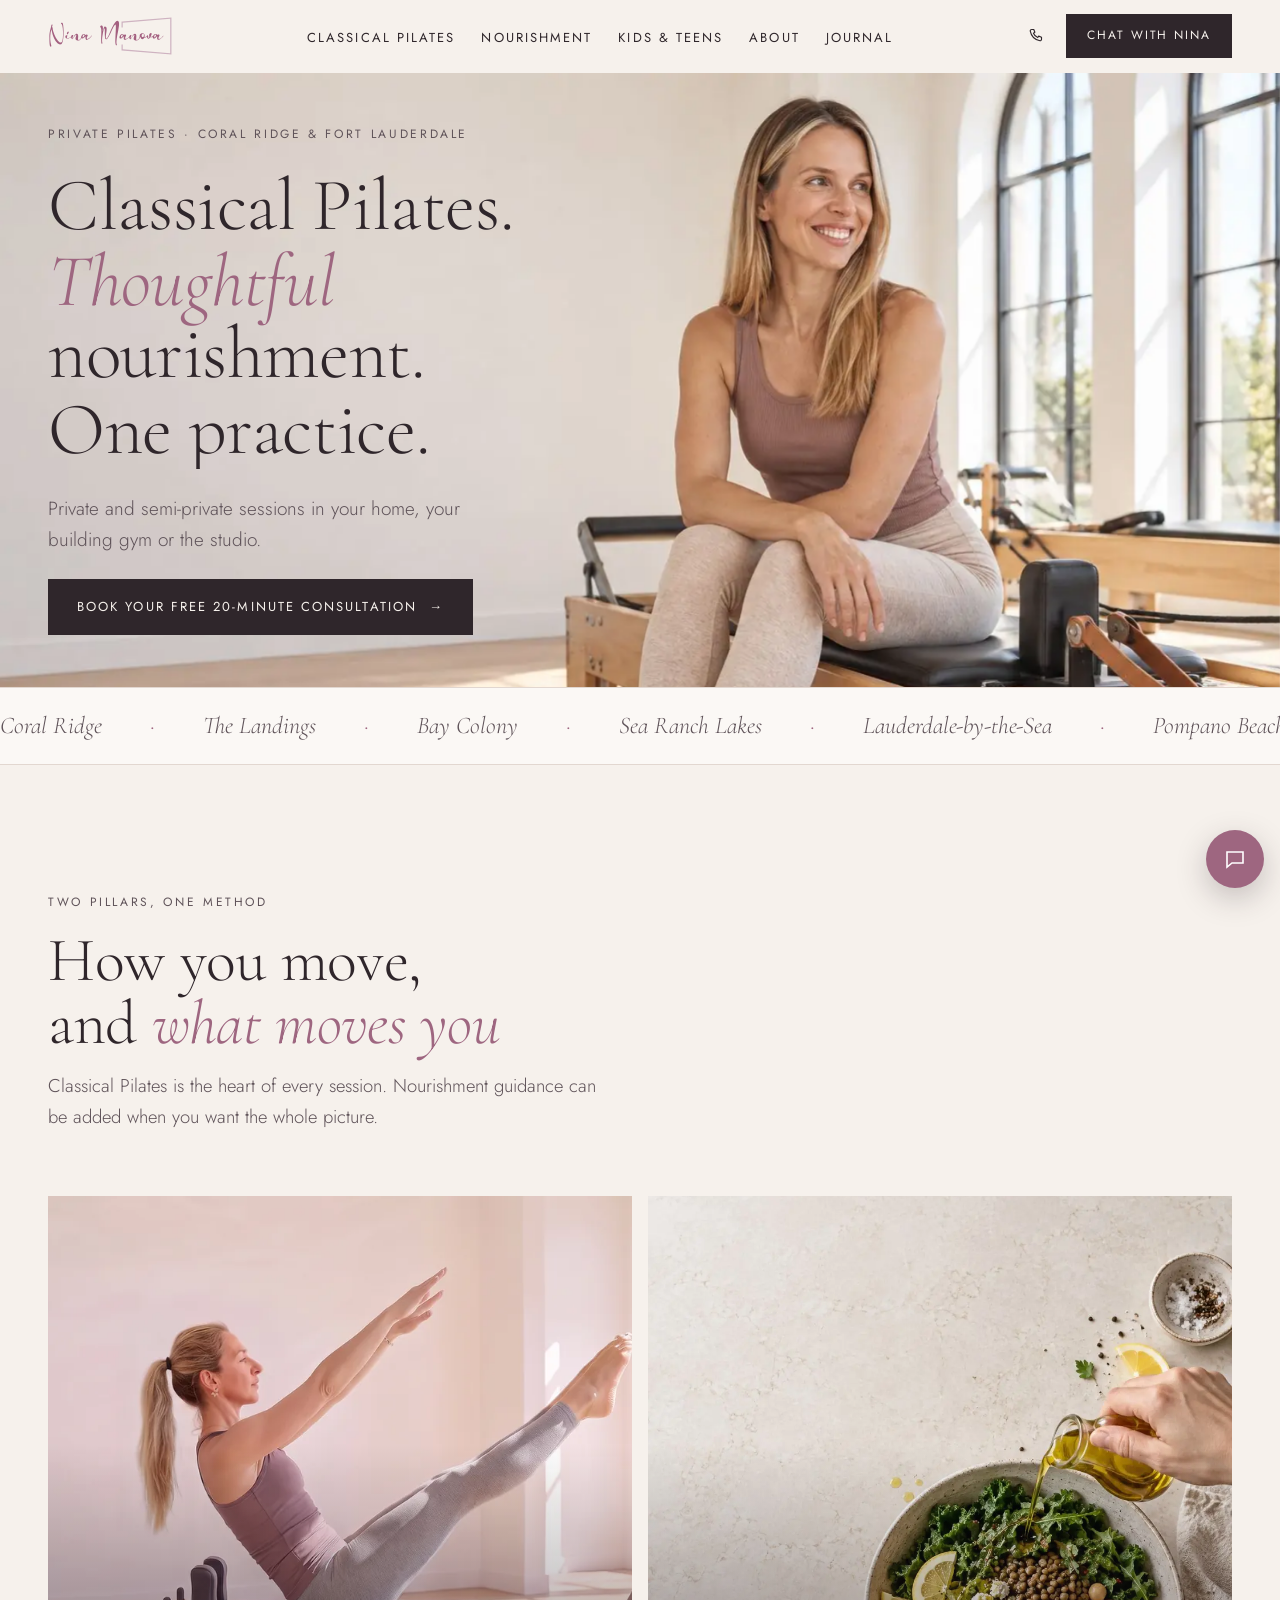
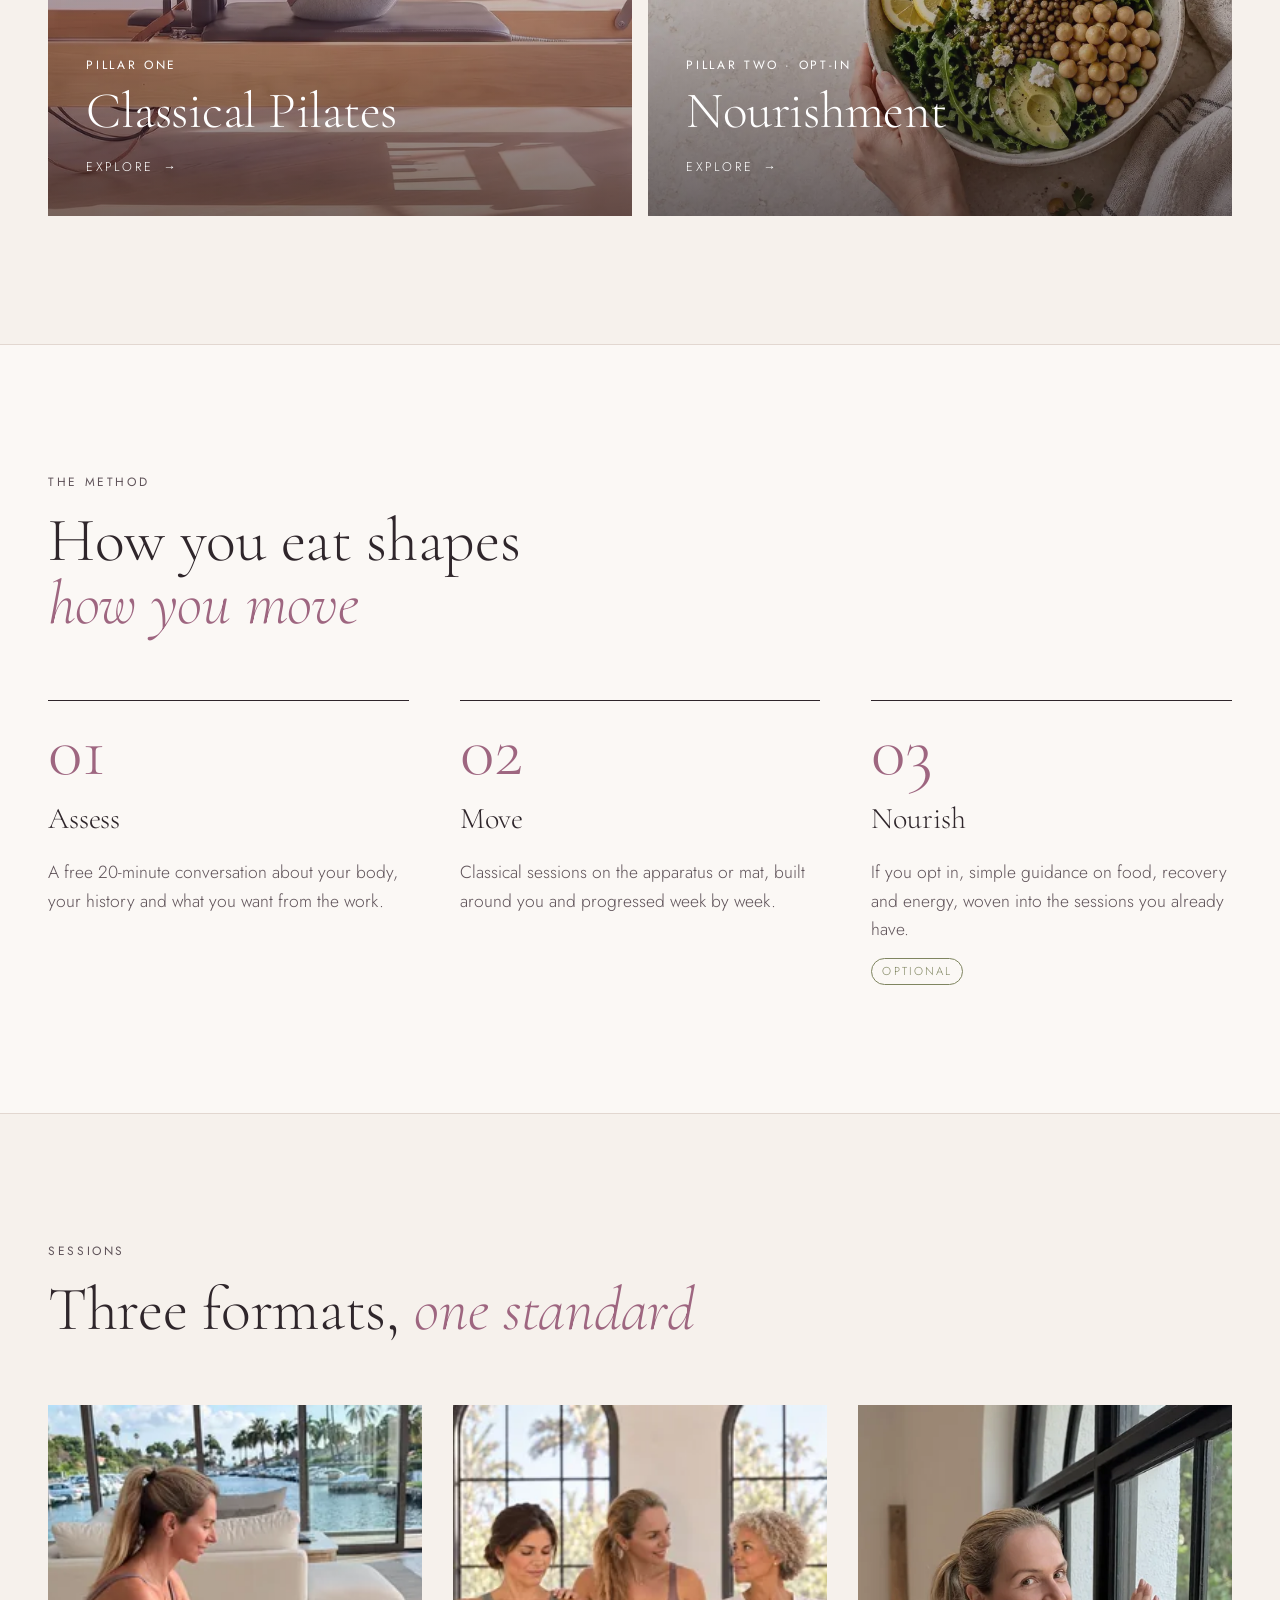
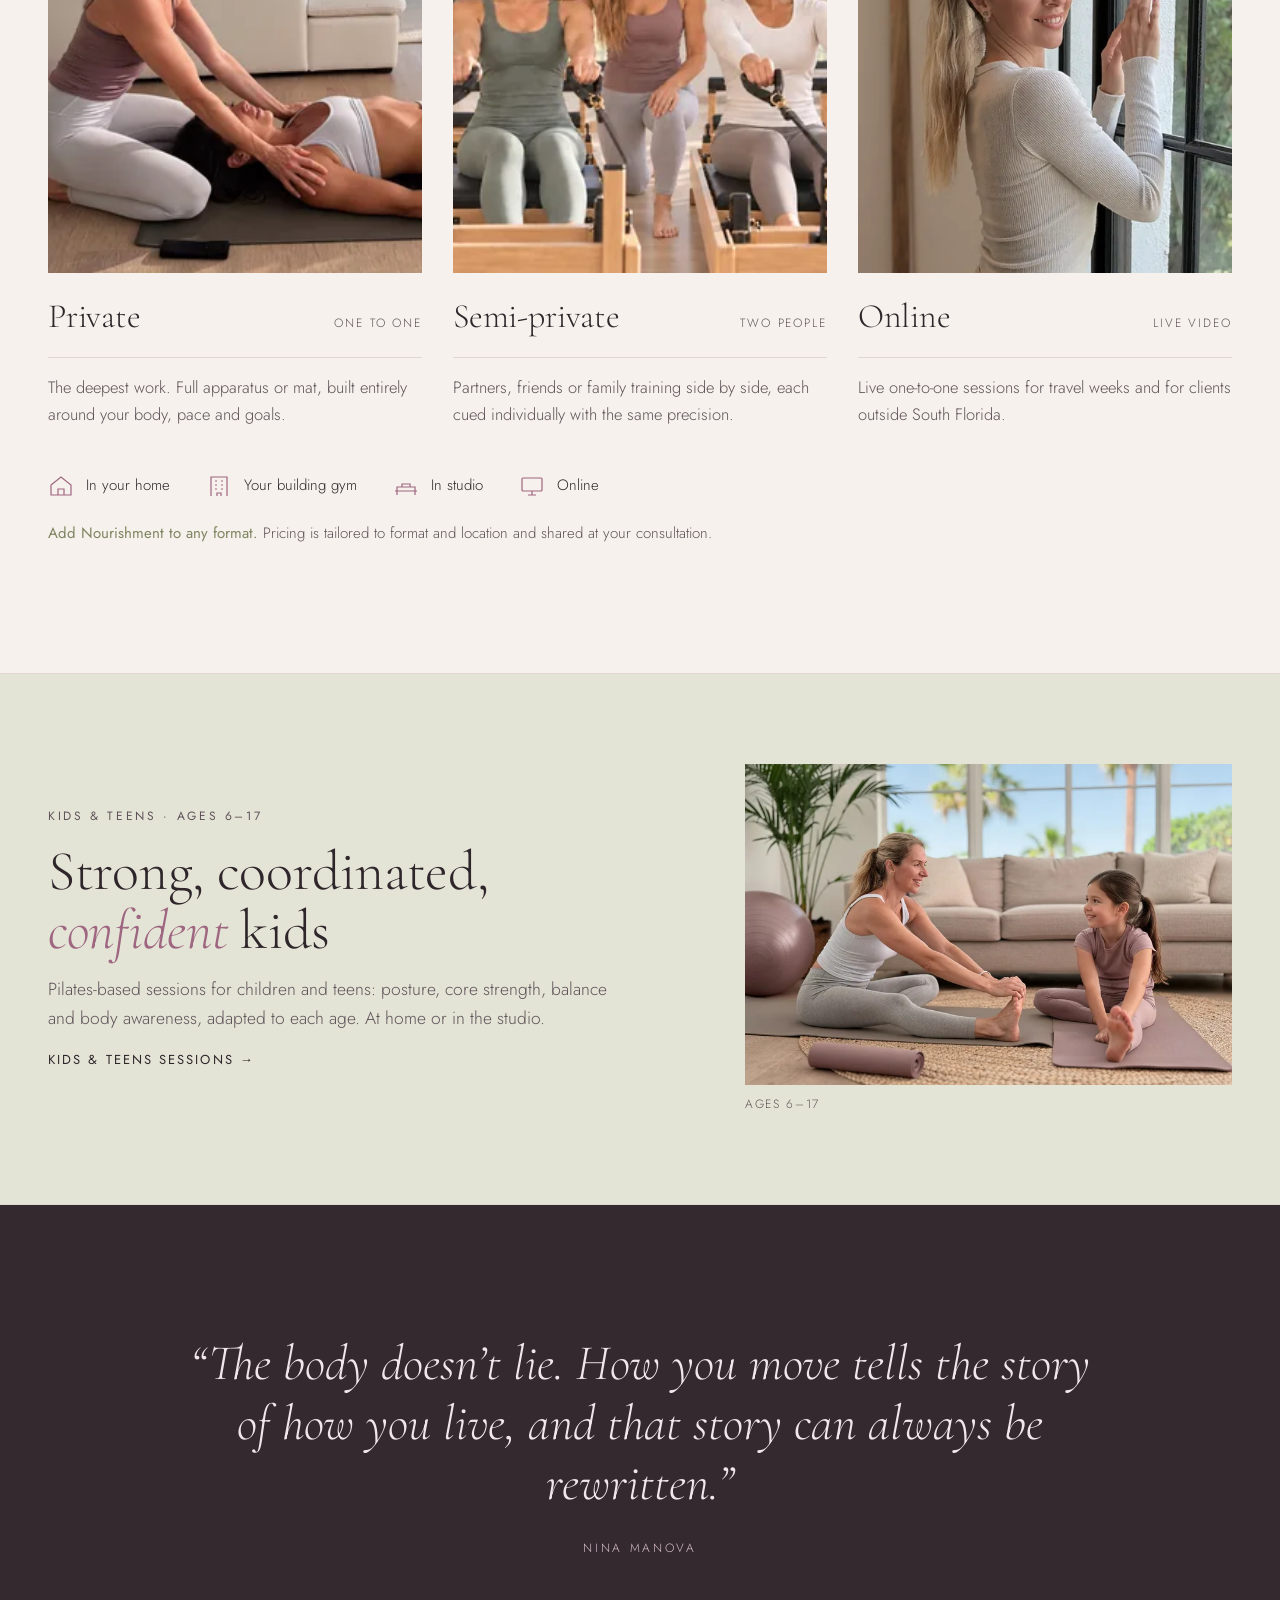
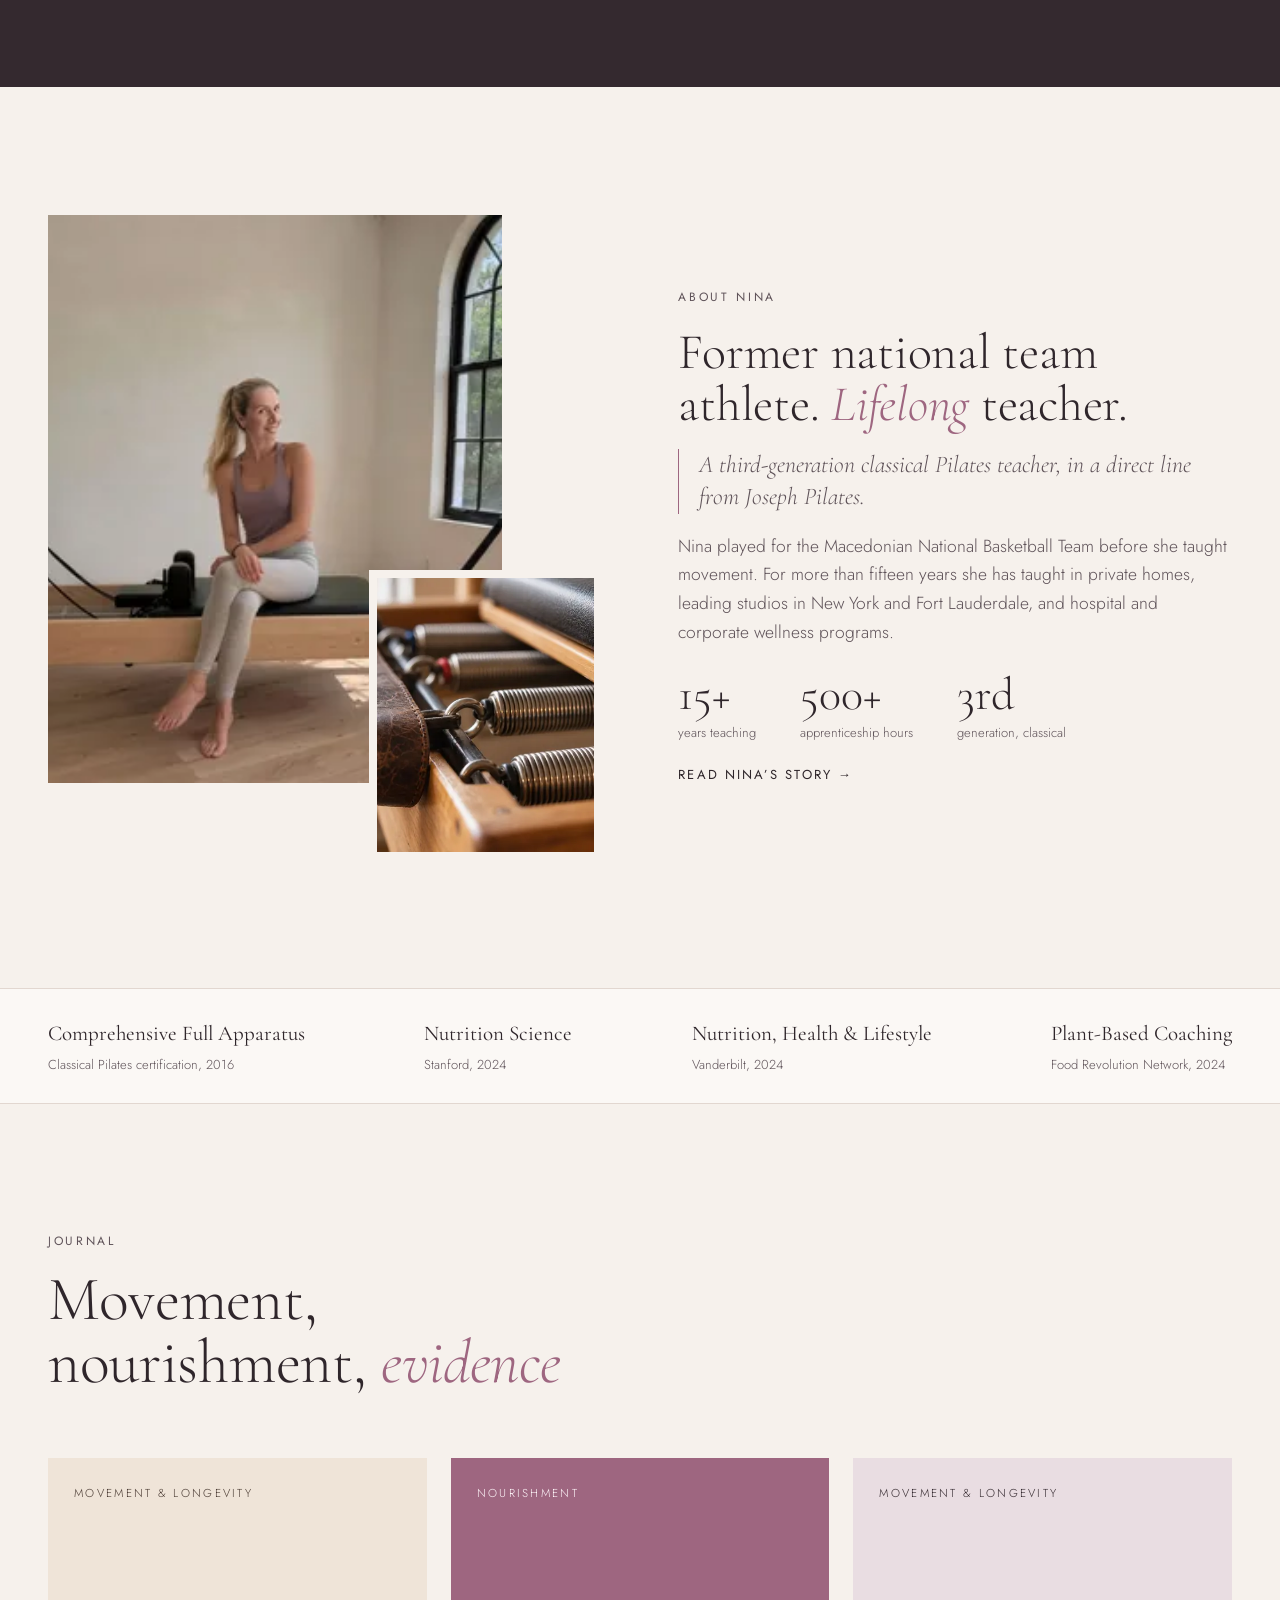
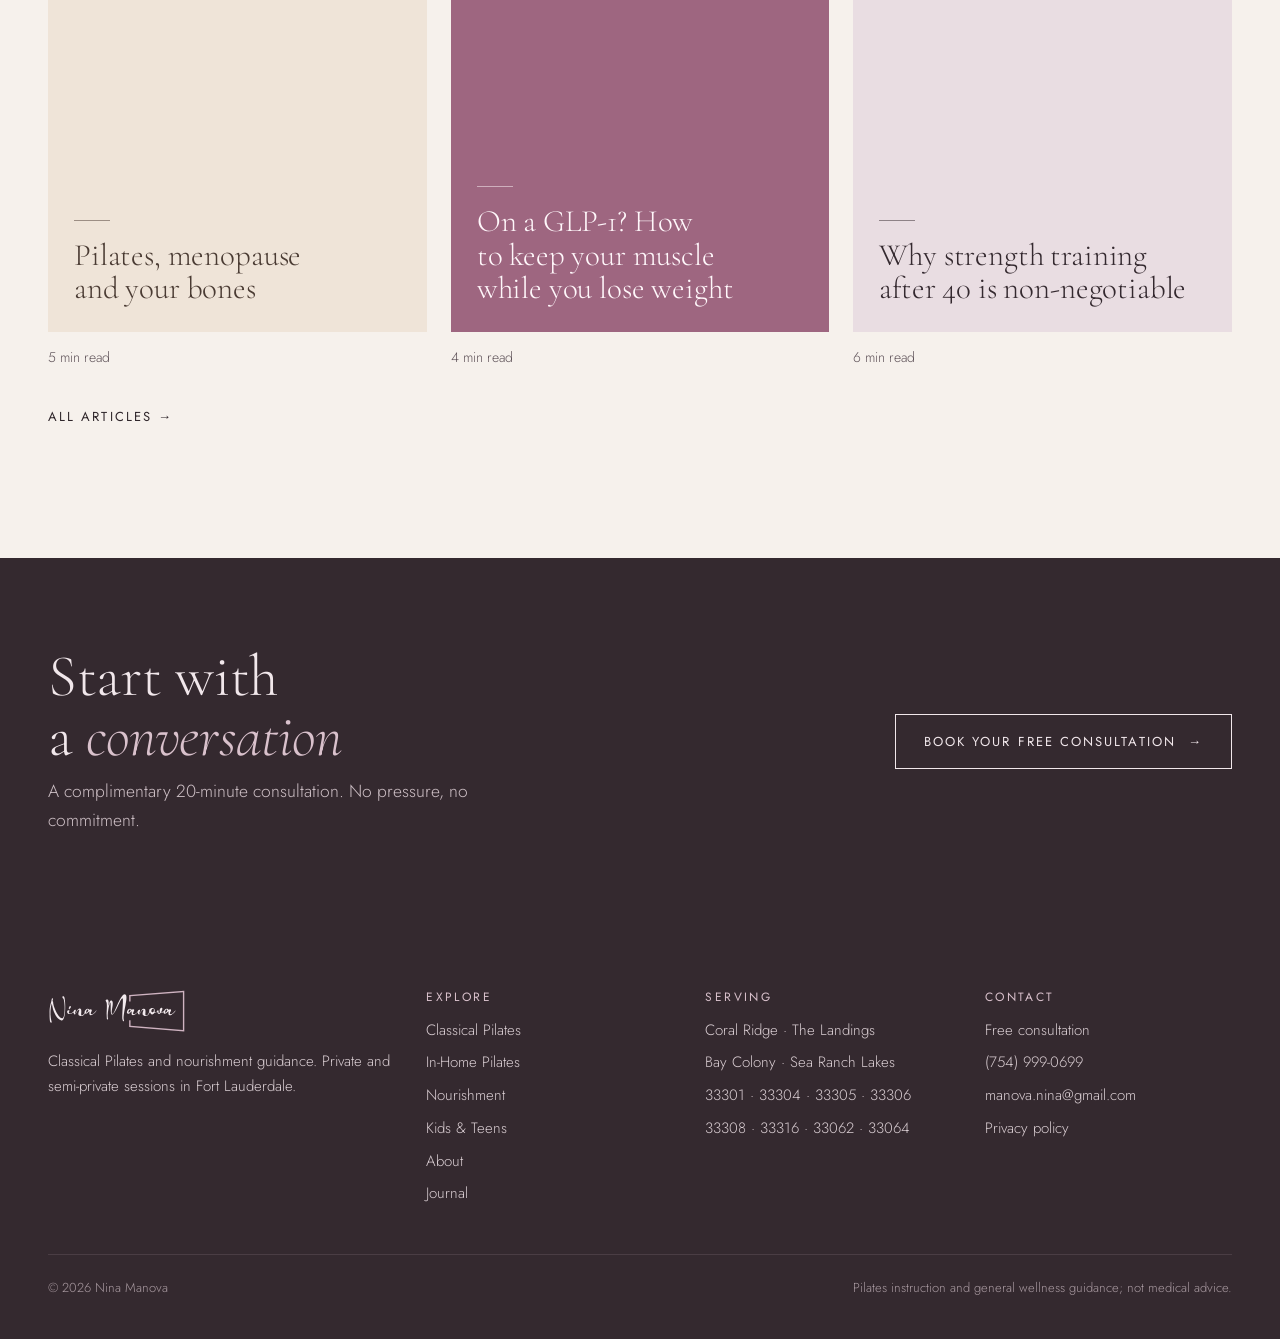
==== commit 3159127b: "Kids photo: new image with Nina and a young student (homepage and Kids page) Co-Authored-By: Claude " ====
--- a/index.html
+++ b/index.html
@@ -90,7 +90,7 @@
 <div class="kids-copy rv"><span class="eyebrow">Kids &amp; teens · ages 6–17</span><h2>Strong, coordinated, <em>confident</em> kids</h2>
 <p>Pilates-based sessions for children and teens: posture, core strength, balance and body awareness, adapted to each age. At home or in the studio.</p>
 <a class="u more" href="/kids/">Kids &amp; teens sessions →</a></div>
-<figure class="kids-fig rv"><img src="/assets/img/kids.jpg" width="1254" height="827" alt="A mother and daughter stretching together on Pilates mats at home" loading="lazy" srcset="/assets/img/kids-480.webp 480w, /assets/img/kids-800.webp 800w, /assets/img/kids-1200.webp 1200w, /assets/img/kids-1254.webp 1254w" sizes="(max-width:860px) 100vw, 50vw"><figcaption>Ages 6–17</figcaption></figure>
+<figure class="kids-fig rv"><img src="/assets/img/kids.jpg" width="1800" height="1200" alt="Nina and a young student doing a seated forward stretch together on mats at home" loading="lazy" srcset="/assets/img/kids-480.webp 480w, /assets/img/kids-800.webp 800w, /assets/img/kids-1200.webp 1200w, /assets/img/kids-1800.webp 1800w" sizes="(max-width:860px) 100vw, 50vw"><figcaption>Ages 6–17</figcaption></figure>
 </div></section>
 <section class="block quote"><div class="container rv"><blockquote>“The body doesn’t lie. How you move tells the story of how you live, and that story can always be rewritten.”</blockquote><div class="by">Nina Manova</div></div></section>
 
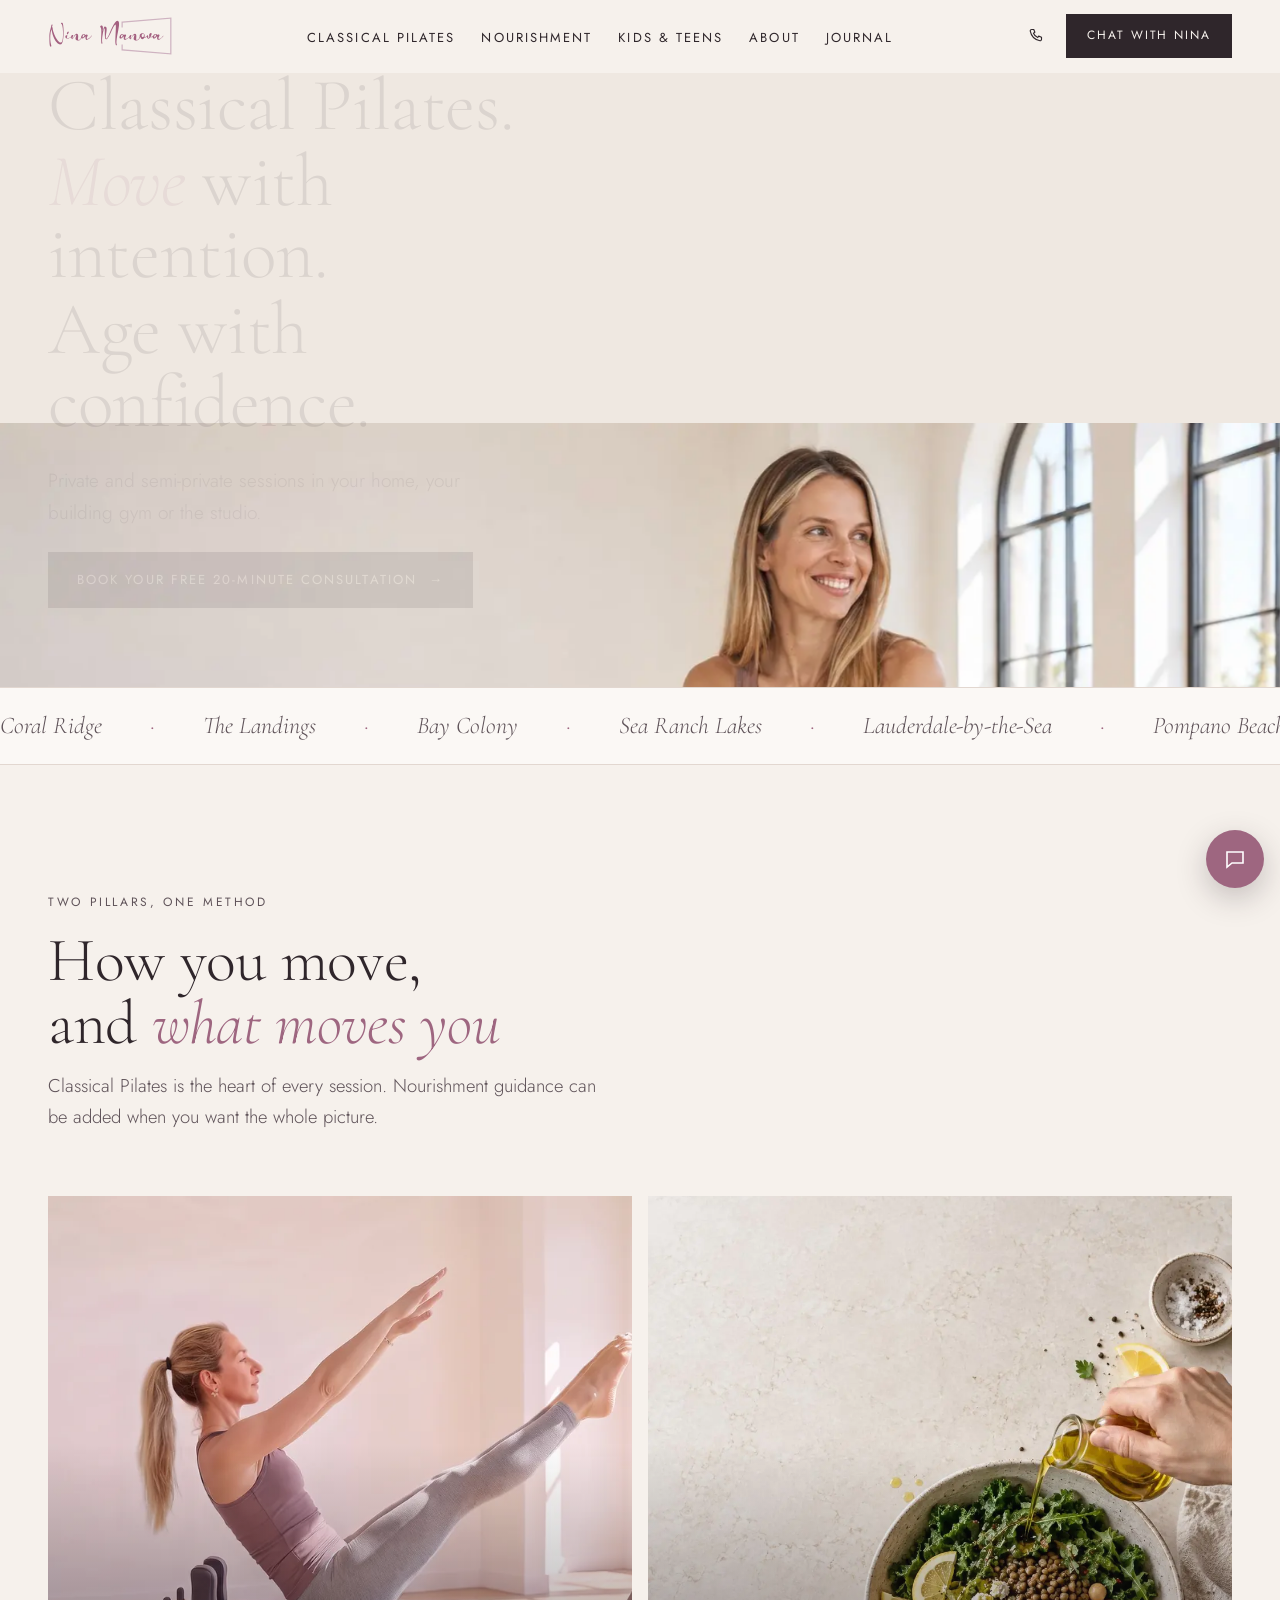
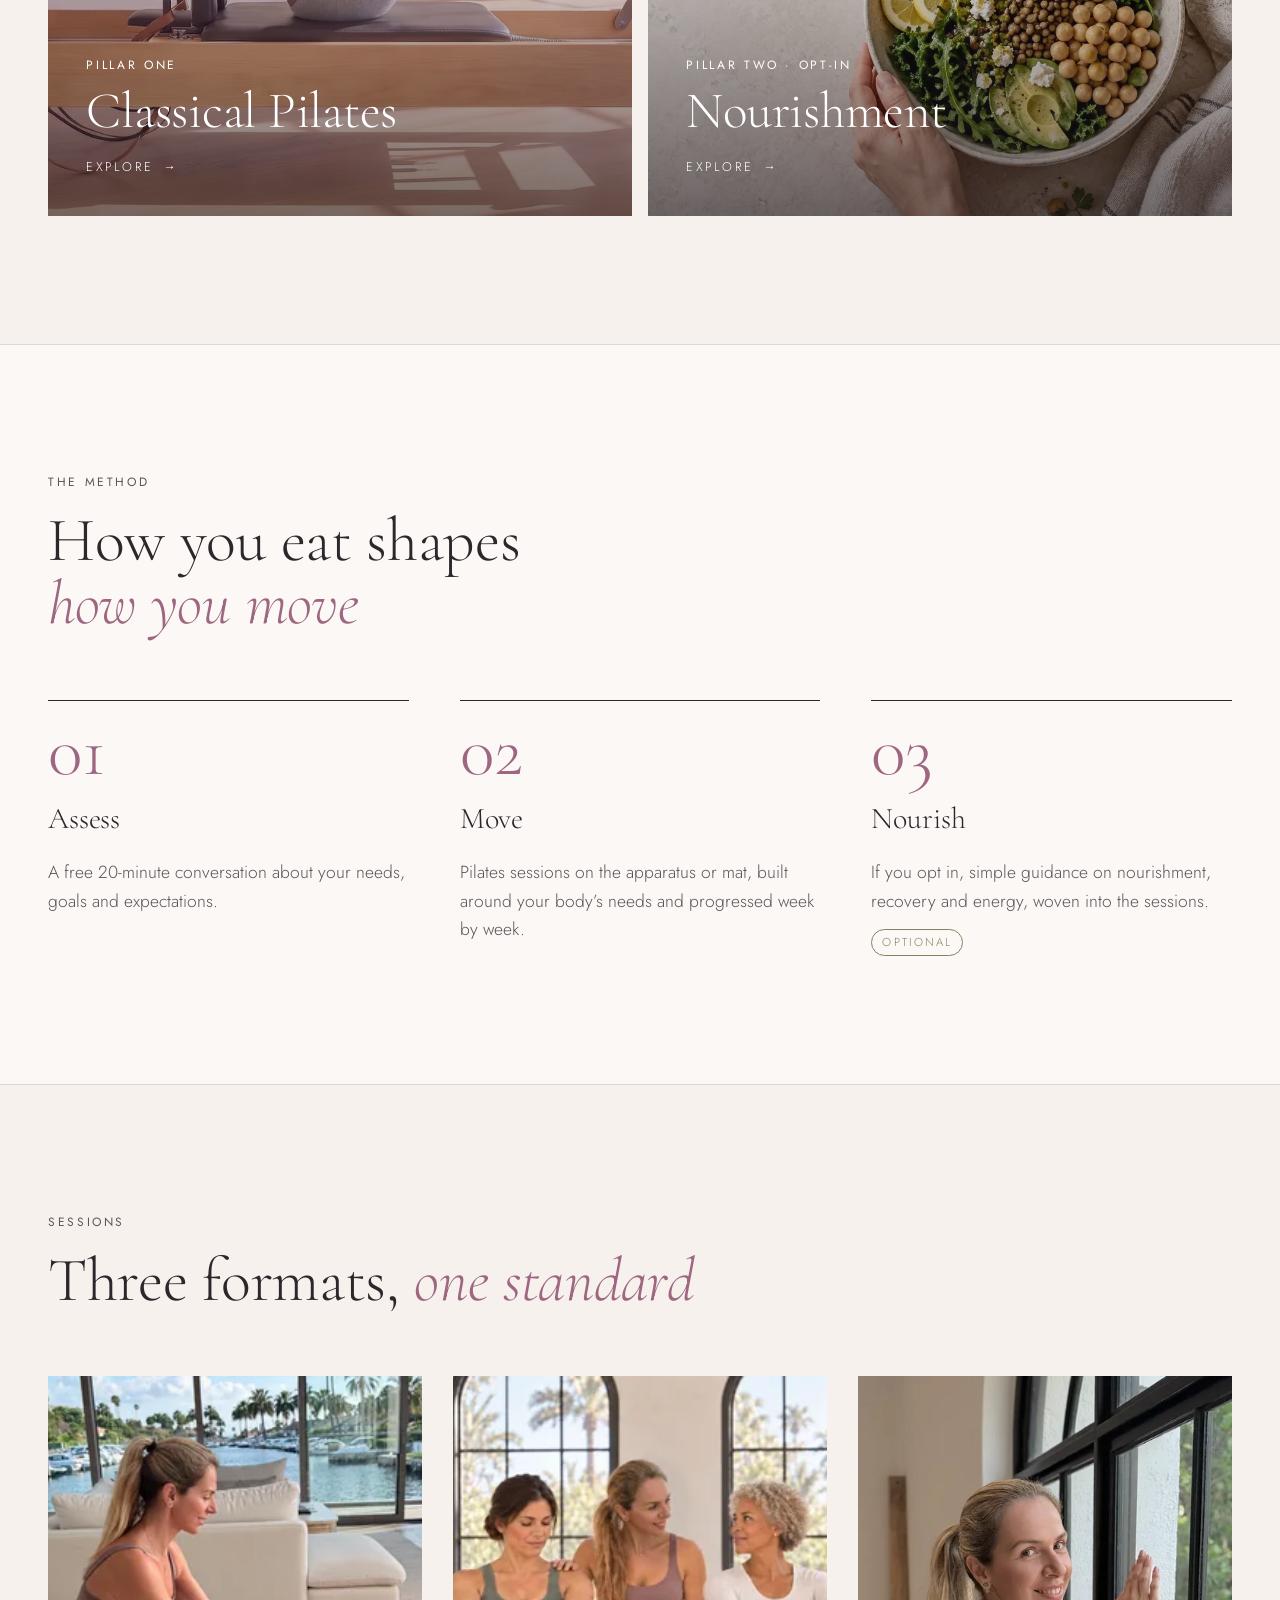
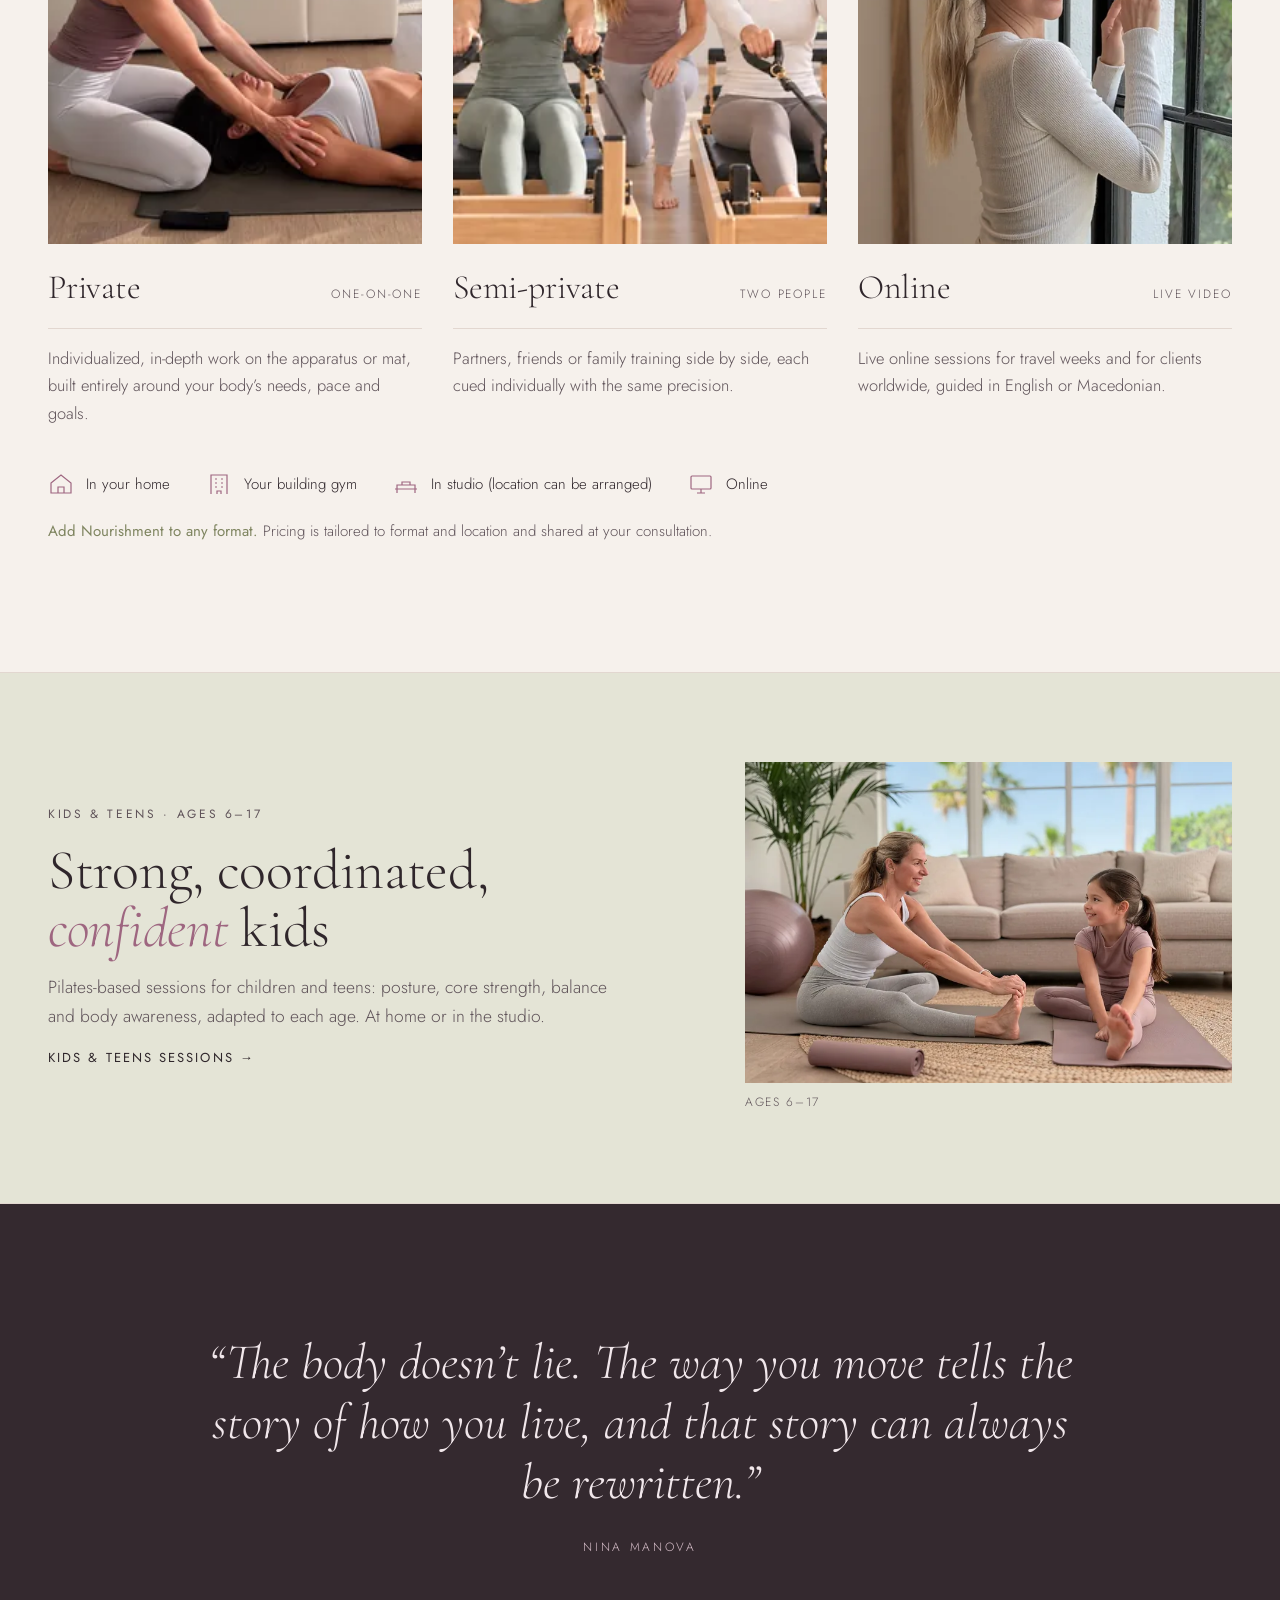
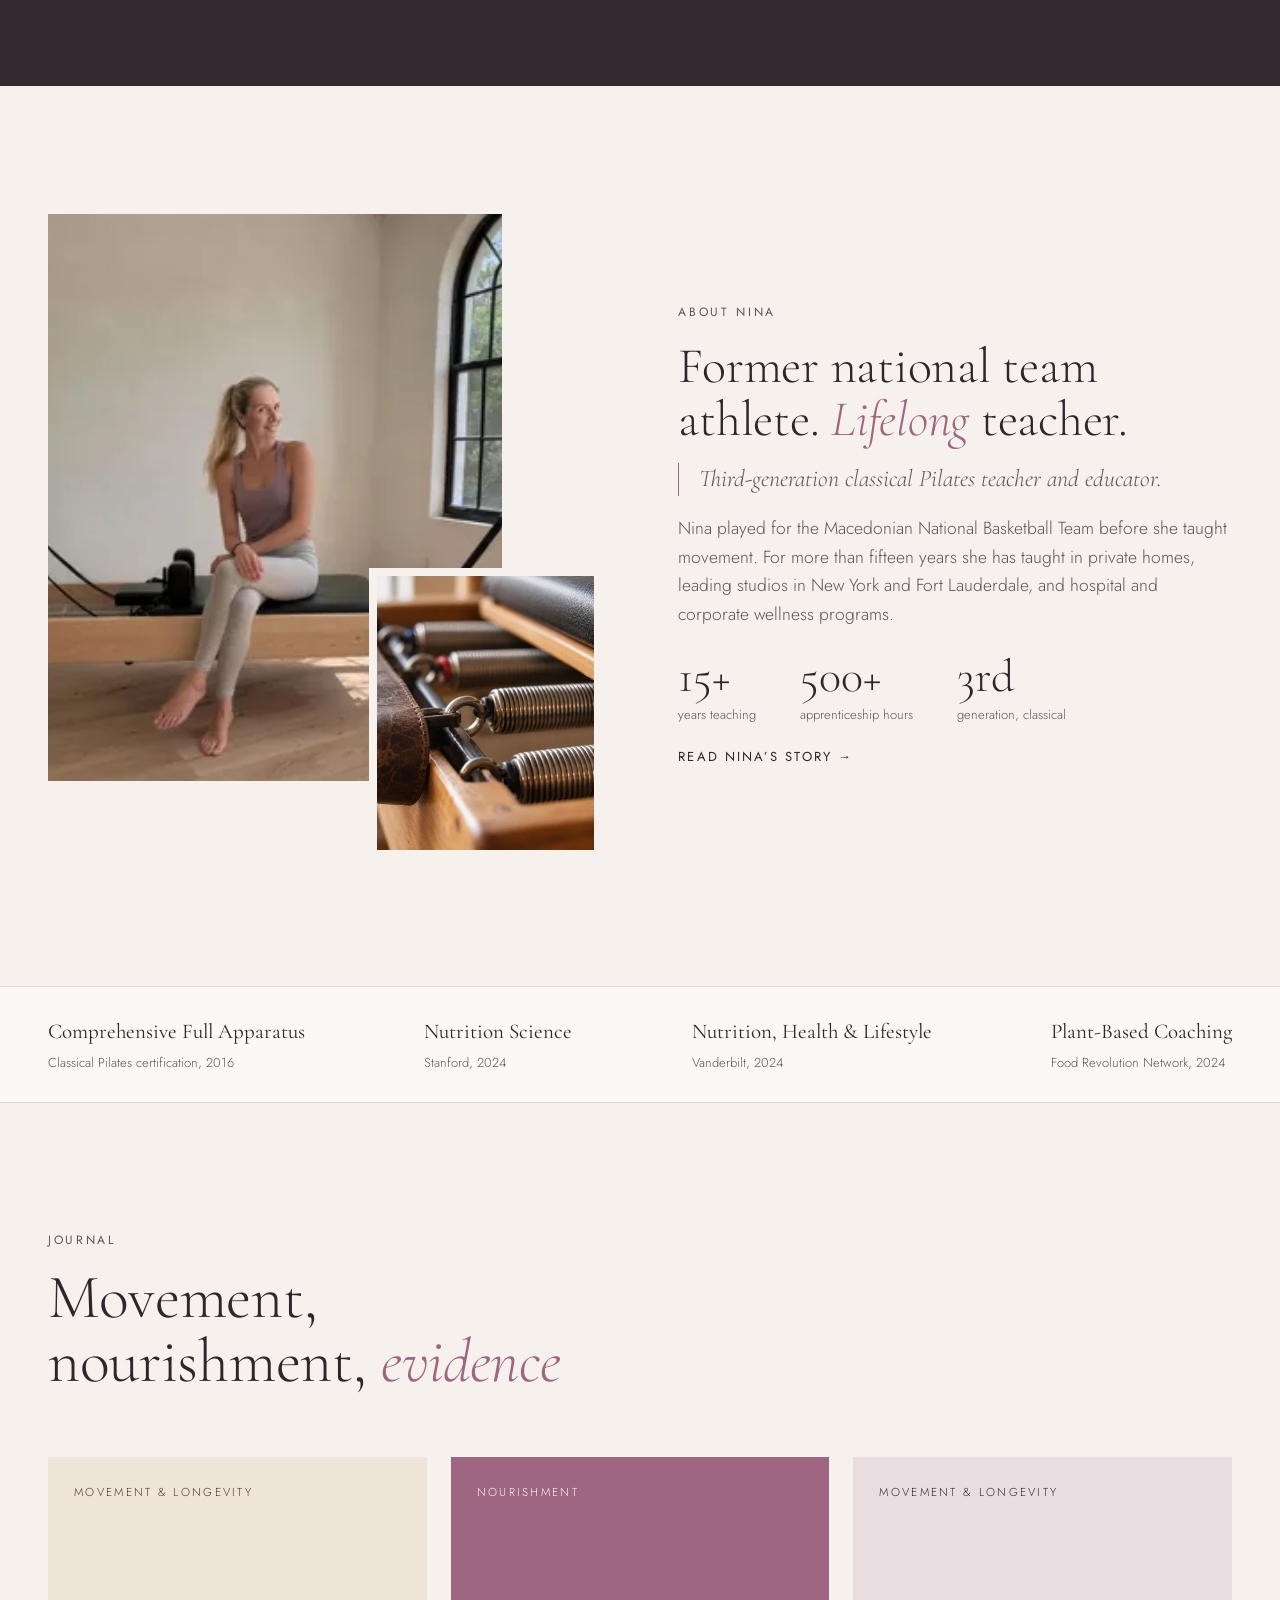
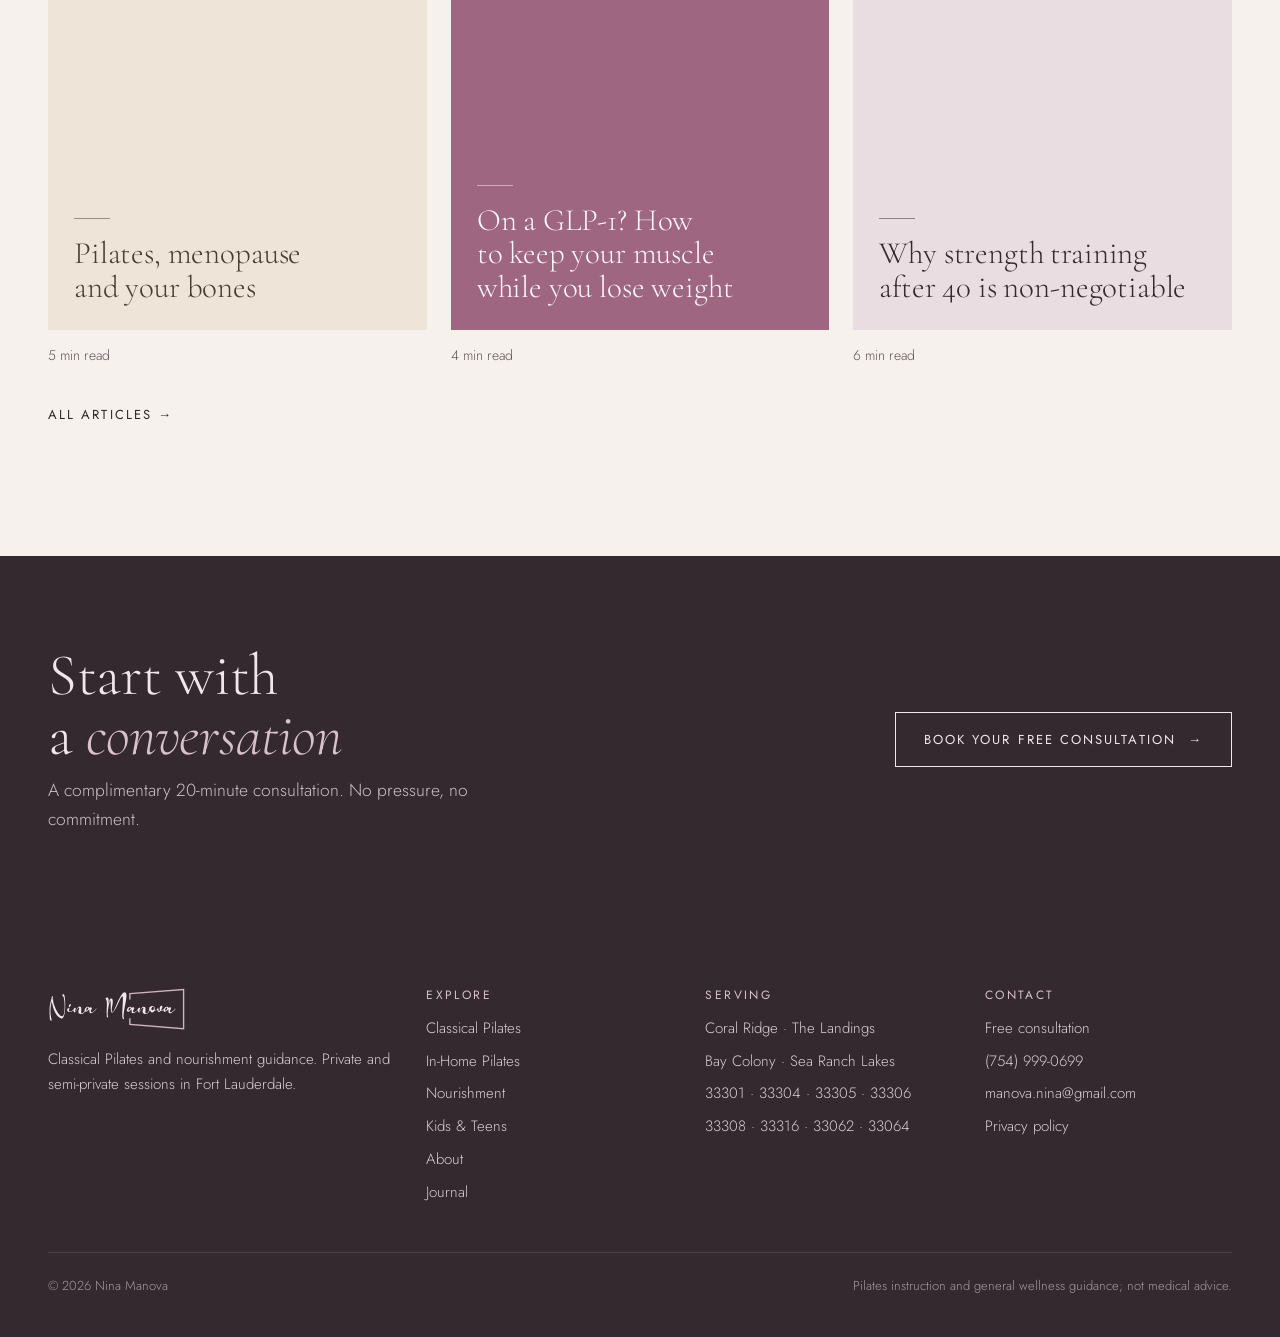
==== commit 6e0c9ba1: "Site copy: Nina's text edits (home, about, classical pilates), proofread Co-Authored-By: Claude Opus" ====
--- a/index.html
+++ b/index.html
@@ -47,7 +47,7 @@
 <picture><img src="/assets/img/hero-wide.jpg" alt="Nina seated on a classical Pilates reformer by tall windows" width="1536" height="1024" srcset="/assets/img/hero-wide-480.webp 480w, /assets/img/hero-wide-800.webp 800w, /assets/img/hero-wide-1200.webp 1200w, /assets/img/hero-wide-1536.webp 1536w" sizes="100vw" fetchpriority="high"></picture>
 <div class="container"><div class="hero-copy">
 <span class="eyebrow">Private Pilates · Coral Ridge &amp; Fort Lauderdale</span>
-<h1><span class="line"><span>Classical Pilates.</span></span><span class="line"><span><em>Thoughtful</em> nourishment.</span></span><span class="line"><span>One practice.</span></span></h1>
+<h1><span class="line"><span>Classical Pilates.</span></span><span class="line"><span><em>Move</em> with intention.</span></span><span class="line"><span>Age with confidence.</span></span></h1>
 <p class="sub">Private and semi-private sessions in your home, your building gym or the studio.</p>
 <div class="cta-row"><a class="btn solid" href="/begin/">Book your free 20-minute consultation <span class="arr">→</span></a></div>
 </div></div>
@@ -58,29 +58,29 @@
 <div class="head rv"><span class="eyebrow">Two pillars, one method</span><h2>How you move, and <em>what moves you</em></h2><p>Classical Pilates is the heart of every session. Nourishment guidance can be added when you want the whole picture.</p></div>
 <div class="pillars rv">
 <a class="pillar" href="/classical-pilates/"><img src="/assets/img/exercise.jpg" alt="Nina performing the Teaser on a classical reformer" style="object-position:50% 50%" srcset="/assets/img/exercise-480.webp 480w, /assets/img/exercise-800.webp 800w, /assets/img/exercise-1200.webp 1200w, /assets/img/exercise-1536.webp 1536w" sizes="(max-width:760px) 100vw, 65vw"><div class="inner"><span class="tag">Pillar one</span><h3>Classical Pilates</h3><p class="teaser">Joseph Pilates' original system on the full apparatus, taught with precision and adapted to your body.</p><span class="go">Explore <i>→</i></span></div></a>
-<a class="pillar" href="/nourishment/"><img src="/assets/img/plating.jpg" alt="Hands finishing a bowl of greens and legumes" style="object-position:60% 50%" srcset="/assets/img/plating-480.webp 480w, /assets/img/plating-800.webp 800w, /assets/img/plating-1024.webp 1024w" sizes="(max-width:760px) 100vw, 65vw"><div class="inner"><span class="tag">Pillar two · opt-in</span><h3>Nourishment</h3><p class="teaser">Practical guidance on eating for strength, recovery and energy, woven into your sessions. No meal plans, no diets.</p><span class="go">Explore <i>→</i></span></div></a>
+<a class="pillar" href="/nourishment/"><img src="/assets/img/plating.jpg" alt="Hands finishing a bowl of greens and legumes" style="object-position:60% 50%" srcset="/assets/img/plating-480.webp 480w, /assets/img/plating-800.webp 800w, /assets/img/plating-1024.webp 1024w" sizes="(max-width:760px) 100vw, 65vw"><div class="inner"><span class="tag">Pillar two · opt-in</span><h3>Nourishment</h3><p class="teaser">Practical guidance on nurturing your body for recovery and energy, woven into your sessions.</p><span class="go">Explore <i>→</i></span></div></a>
 </div>
 </div></section>
 
 <section class="block paper"><div class="container">
 <div class="head rv"><span class="eyebrow">The method</span><h2>How you eat shapes <em>how you move</em></h2></div>
 <div class="steps">
-<div class="step rv"><span class="n">01</span><h3>Assess</h3><p>A free 20-minute conversation about your body, your history and what you want from the work.</p></div>
-<div class="step rv"><span class="n">02</span><h3>Move</h3><p>Classical sessions on the apparatus or mat, built around you and progressed week by week.</p></div>
-<div class="step rv"><span class="n">03</span><h3>Nourish</h3><p>If you opt in, simple guidance on food, recovery and energy, woven into the sessions you already have.</p><span class="opt">Optional</span></div>
+<div class="step rv"><span class="n">01</span><h3>Assess</h3><p>A free 20-minute conversation about your needs, goals and expectations.</p></div>
+<div class="step rv"><span class="n">02</span><h3>Move</h3><p>Pilates sessions on the apparatus or mat, built around your body’s needs and progressed week by week.</p></div>
+<div class="step rv"><span class="n">03</span><h3>Nourish</h3><p>If you opt in, simple guidance on nourishment, recovery and energy, woven into the sessions.</p><span class="opt">Optional</span></div>
 </div>
 </div></section>
 
 <section class="block"><div class="container">
 <div class="head rv"><span class="eyebrow">Sessions</span><h2>Three formats, <em>one standard</em></h2></div>
 <div class="sessions">
-<a class="session rv" href="/begin/"><div class="ph"><img src="/assets/img/in-home.jpg" alt="Nina guiding a private session at home" loading="lazy" style="object-position:40% 50%" srcset="/assets/img/in-home-480.webp 480w, /assets/img/in-home-800.webp 800w, /assets/img/in-home-1200.webp 1200w, /assets/img/in-home-1536.webp 1536w" sizes="(max-width:860px) 100vw, 33vw"></div><div class="t"><h3>Private</h3><span class="who">One to one</span></div><p>The deepest work. Full apparatus or mat, built entirely around your body, pace and goals.</p></a>
+<a class="session rv" href="/begin/"><div class="ph"><img src="/assets/img/in-home.jpg" alt="Nina guiding a private session at home" loading="lazy" style="object-position:40% 50%" srcset="/assets/img/in-home-480.webp 480w, /assets/img/in-home-800.webp 800w, /assets/img/in-home-1200.webp 1200w, /assets/img/in-home-1536.webp 1536w" sizes="(max-width:860px) 100vw, 33vw"></div><div class="t"><h3>Private</h3><span class="who">One-on-one</span></div><p>Individualized, in-depth work on the apparatus or mat, built entirely around your body’s needs, pace and goals.</p></a>
 <a class="session rv" href="/begin/"><div class="ph"><img src="/assets/img/semi-private.jpg" alt="Nina cueing two clients side by side on reformers in a semi-private session" loading="lazy" style="object-position:50% 50%" srcset="/assets/img/semi-private-480.webp 480w, /assets/img/semi-private-800.webp 800w, /assets/img/semi-private-1200.webp 1200w, /assets/img/semi-private-1536.webp 1536w" sizes="(max-width:860px) 100vw, 33vw"></div><div class="t"><h3>Semi-private</h3><span class="who">Two people</span></div><p>Partners, friends or family training side by side, each cued individually with the same precision.</p></a>
-<a class="session rv" href="/begin/"><div class="ph"><img src="/assets/img/portrait-window.jpg" alt="Nina by a window" loading="lazy" style="object-position:40% 20%" srcset="/assets/img/portrait-window-480.webp 480w, /assets/img/portrait-window-800.webp 800w, /assets/img/portrait-window-1024.webp 1024w" sizes="(max-width:860px) 100vw, 33vw"></div><div class="t"><h3>Online</h3><span class="who">Live video</span></div><p>Live one-to-one sessions for travel weeks and for clients outside South Florida.</p></a>
+<a class="session rv" href="/begin/"><div class="ph"><img src="/assets/img/portrait-window.jpg" alt="Nina by a window" loading="lazy" style="object-position:40% 20%" srcset="/assets/img/portrait-window-480.webp 480w, /assets/img/portrait-window-800.webp 800w, /assets/img/portrait-window-1024.webp 1024w" sizes="(max-width:860px) 100vw, 33vw"></div><div class="t"><h3>Online</h3><span class="who">Live video</span></div><p>Live online sessions for travel weeks and for clients worldwide, guided in English or Macedonian.</p></a>
 </div><div class="where rv">
 <span><svg viewBox="0 0 26 26"><path d="M3 12 13 4l10 8v10H3z"/><path d="M10 22v-6h6v6"/></svg>In your home</span>
 <span><svg viewBox="0 0 26 26"><path d="M5 23V4h16v19M9 8h2M15 8h2M9 12h2M15 12h2M9 16h2M15 16h2M11 23v-3h4v3"/></svg>Your building gym</span>
-<span><svg viewBox="0 0 26 26"><path d="M2 18h22M4 18v4M22 18v4M4 14h18v4H4zM9 11h8v3H9z"/></svg>In studio</span>
+<span><svg viewBox="0 0 26 26"><path d="M2 18h22M4 18v4M22 18v4M4 14h18v4H4zM9 11h8v3H9z"/></svg>In studio (location can be arranged)</span>
 <span><svg viewBox="0 0 26 26"><rect x="3" y="5" width="20" height="13" rx="1"/><path d="M9 22h8M13 18v4"/></svg>Online</span>
 </div>
 <p class="note-line rv"><b>Add Nourishment to any format.</b> Pricing is tailored to format and location and shared at your consultation.</p>
@@ -92,12 +92,12 @@
 <a class="u more" href="/kids/">Kids &amp; teens sessions →</a></div>
 <figure class="kids-fig rv"><img src="/assets/img/kids.jpg" width="1800" height="1200" alt="Nina and a young student doing a seated forward stretch together on mats at home" loading="lazy" srcset="/assets/img/kids-480.webp 480w, /assets/img/kids-800.webp 800w, /assets/img/kids-1200.webp 1200w, /assets/img/kids-1800.webp 1800w" sizes="(max-width:860px) 100vw, 50vw"><figcaption>Ages 6–17</figcaption></figure>
 </div></section>
-<section class="block quote"><div class="container rv"><blockquote>“The body doesn’t lie. How you move tells the story of how you live, and that story can always be rewritten.”</blockquote><div class="by">Nina Manova</div></div></section>
+<section class="block quote"><div class="container rv"><blockquote>“The body doesn’t lie. The way you move tells the story of how you live, and that story can always be rewritten.”</blockquote><div class="by">Nina Manova</div></div></section>
 
 <section class="block"><div class="container split">
 <div class="stack rv"><img class="a" src="/assets/img/reformer-studio.jpg" alt="Nina seated on a classical Pilates reformer in a sunlit studio" style="object-position:47% 50%" loading="lazy" srcset="/assets/img/reformer-studio-480.webp 480w, /assets/img/reformer-studio-800.webp 800w, /assets/img/reformer-studio-1200.webp 1200w, /assets/img/reformer-studio-1600.webp 1600w" sizes="(max-width:860px) 70vw, 30vw"><img class="b" src="/assets/img/springs.jpg" alt="Reformer springs and strap" loading="lazy" srcset="/assets/img/springs-480.webp 480w, /assets/img/springs-800.webp 800w, /assets/img/springs-1200.webp 1200w, /assets/img/springs-1254.webp 1254w" sizes="(max-width:860px) 70vw, 30vw"></div>
 <div class="prose rv"><span class="eyebrow">About Nina</span><h2>Former national team athlete. <em>Lifelong</em> teacher.</h2>
-<p class="lineage">A third-generation classical Pilates teacher, in a direct line from Joseph Pilates.</p>
+<p class="lineage">Third-generation classical Pilates teacher and educator.</p>
 <p>Nina played for the Macedonian National Basketball Team before she taught movement. For more than fifteen years she has taught in private homes, leading studios in New York and Fort Lauderdale, and hospital and corporate wellness programs.</p>
 <div class="facts"><div><b>15+</b><span>years teaching</span></div><div><b>500+</b><span>apprenticeship hours</span></div><div><b>3rd</b><span>generation, classical</span></div></div>
 <a class="u more" href="/about/">Read Nina’s story →</a></div>
--- a/assets/css/styles.css
+++ b/assets/css/styles.css
@@ -113,6 +113,7 @@
 .prose{display:grid;gap:18px;max-width:64ch}
 .prose p{color:var(--ink-2)}
 .prose h2{font-size:clamp(34px,4vw,50px);line-height:1.05;color:var(--ink)}
+.prose h3{font-size:clamp(24px,2.4vw,30px);line-height:1.15;color:var(--ink);margin-top:6px}
 
 /* pillars */
 .pillars{display:flex;gap:16px;height:clamp(460px,58vw,620px)}
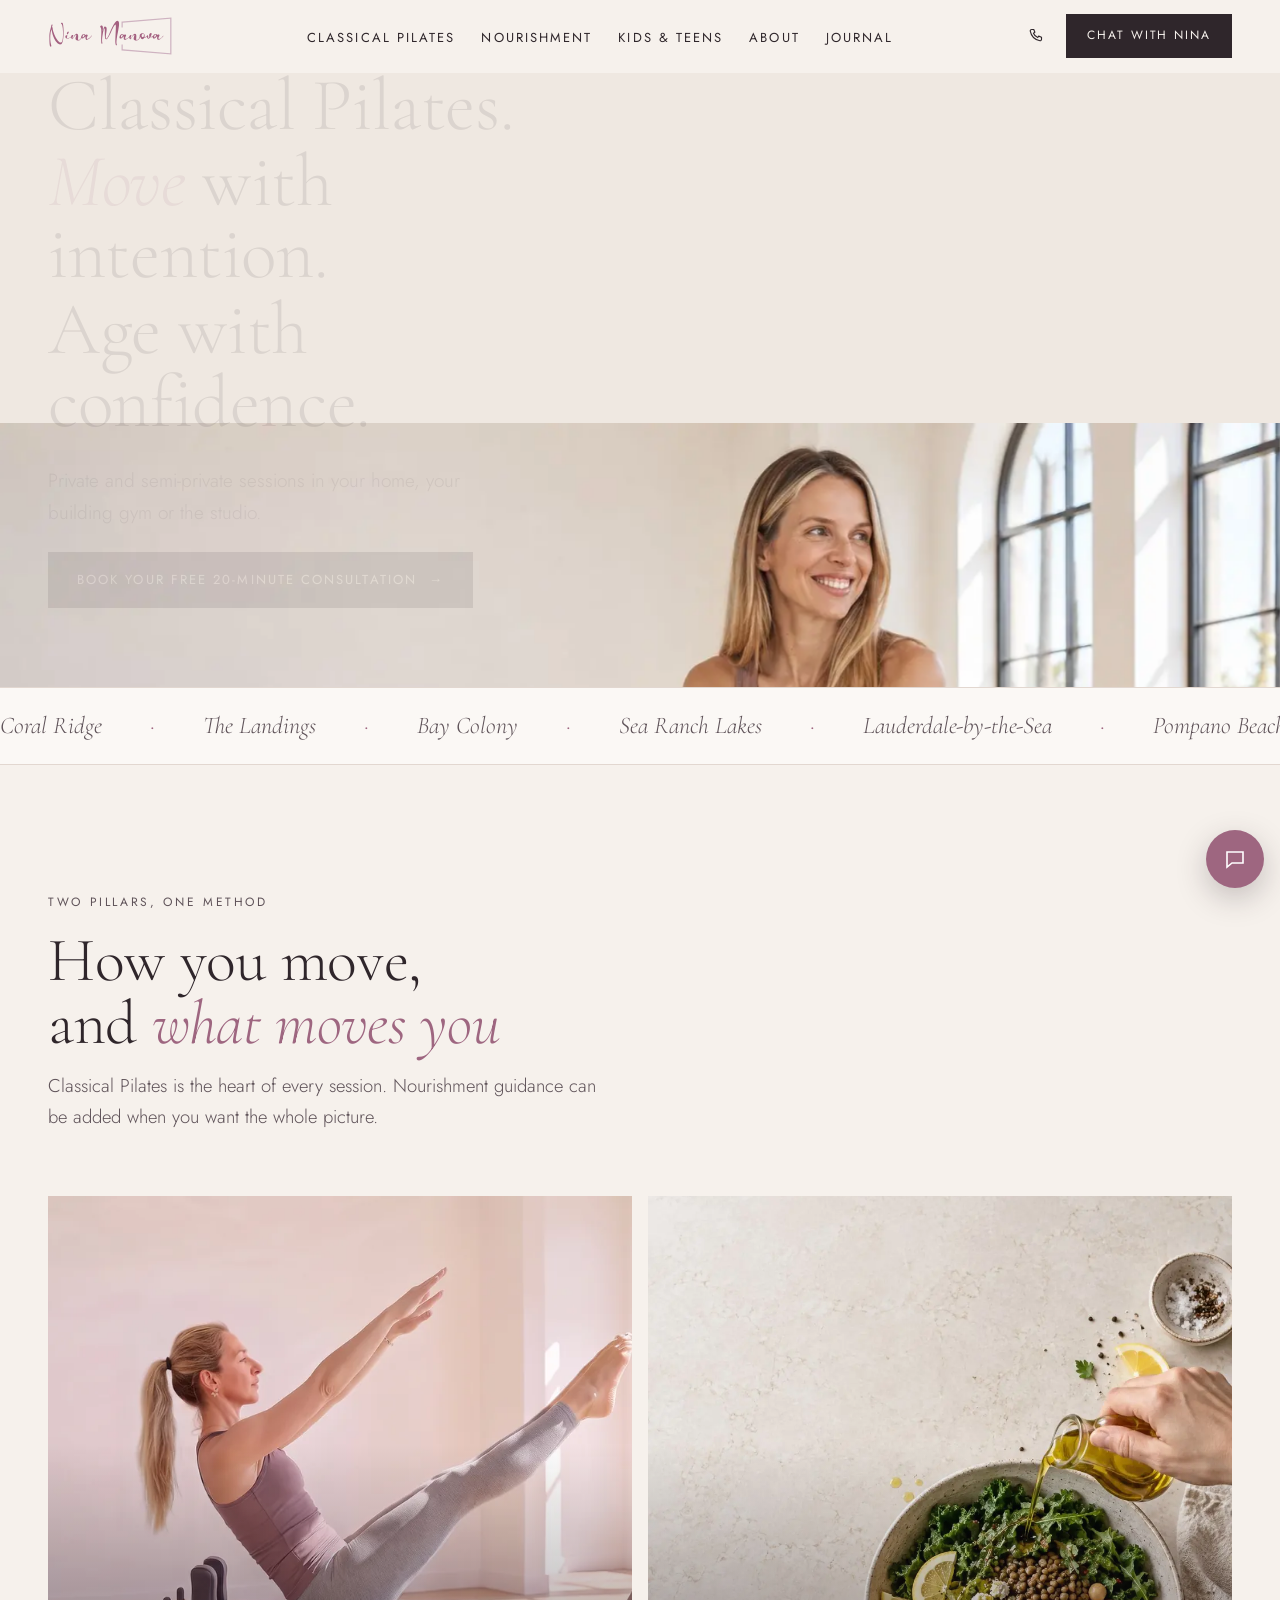
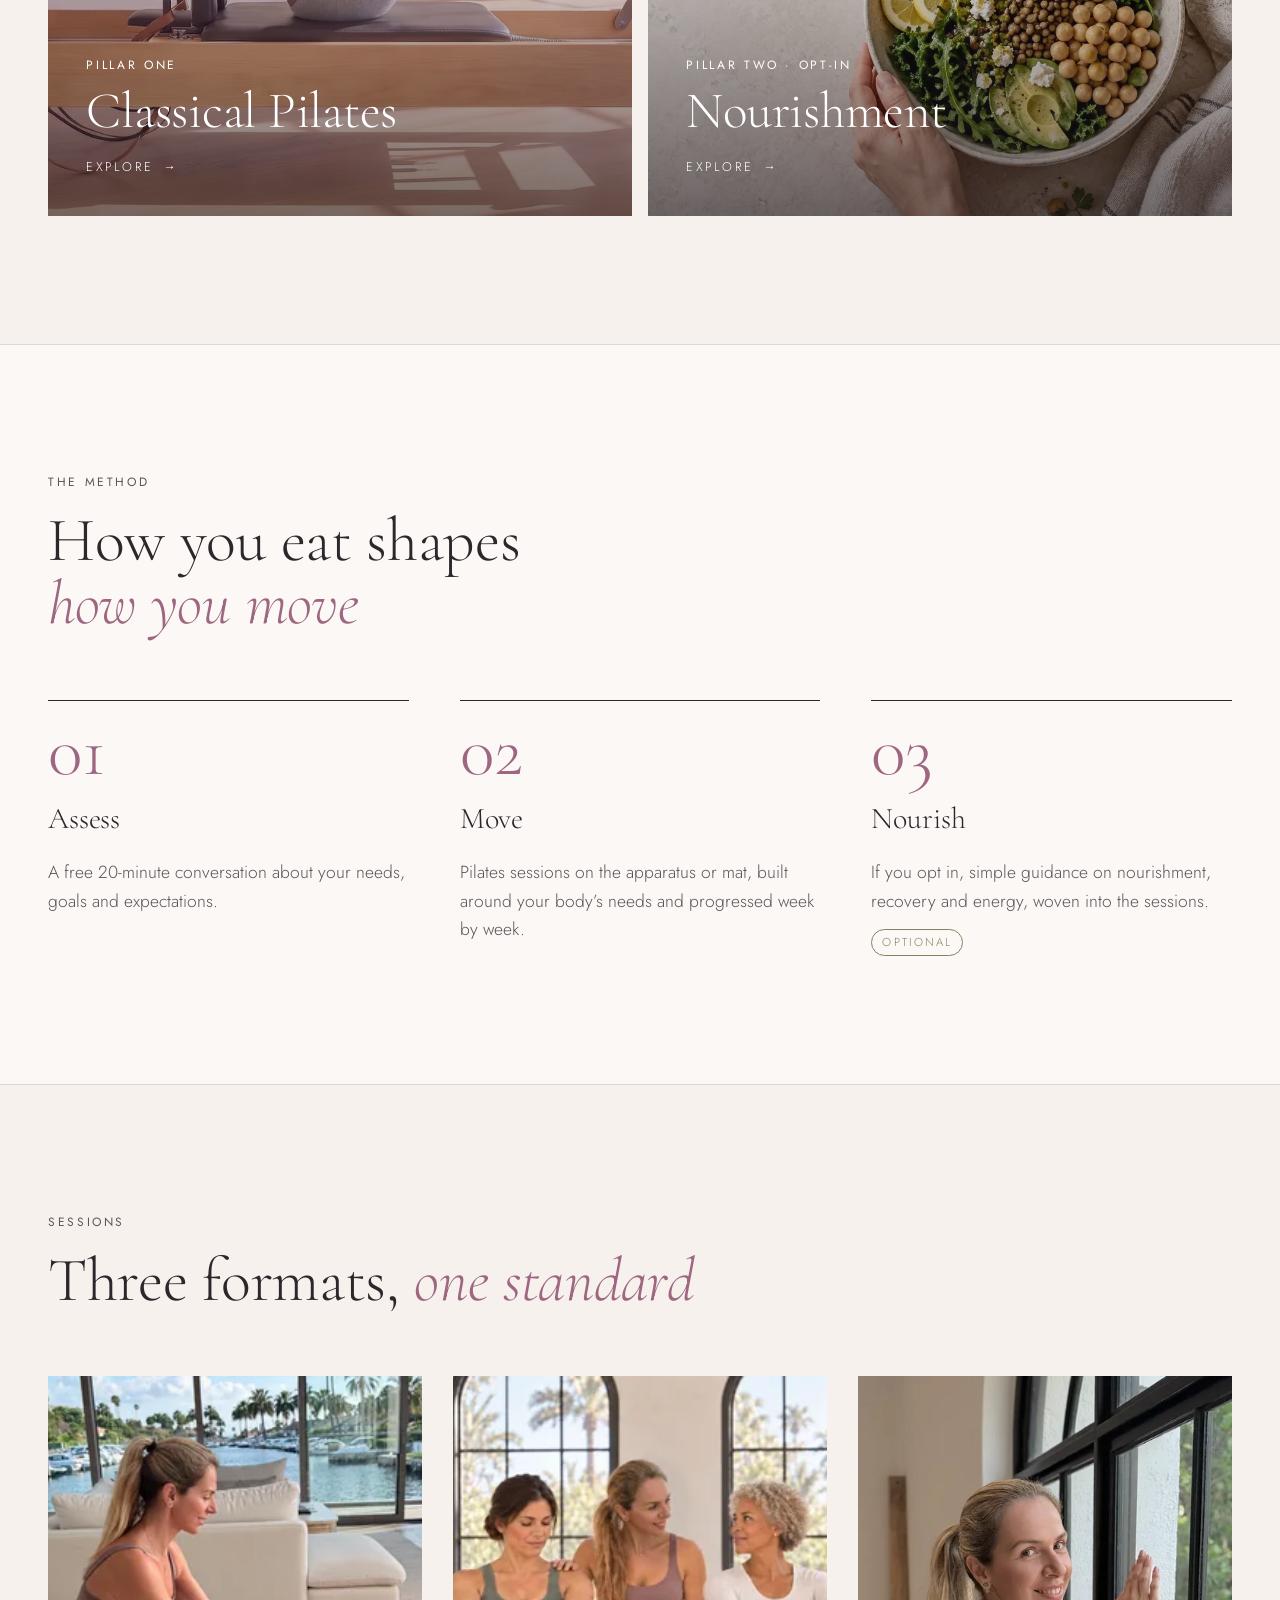
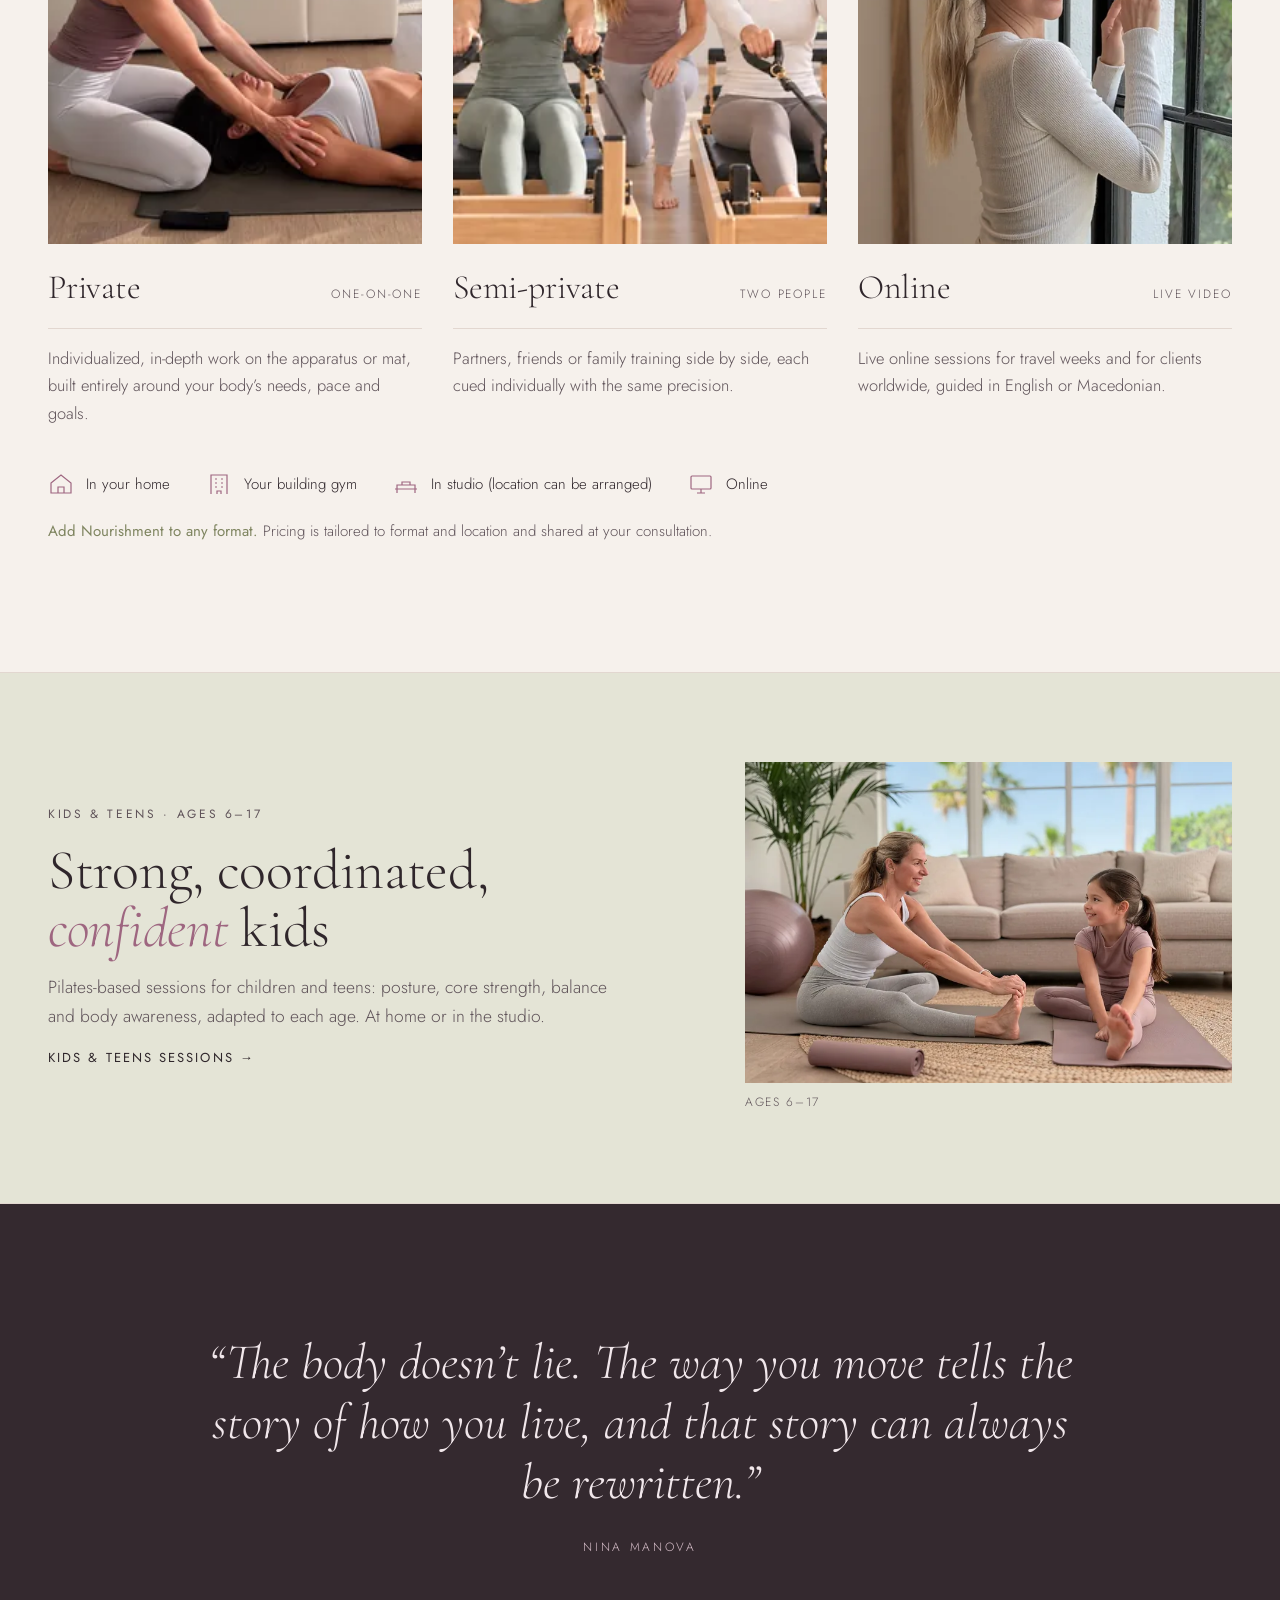
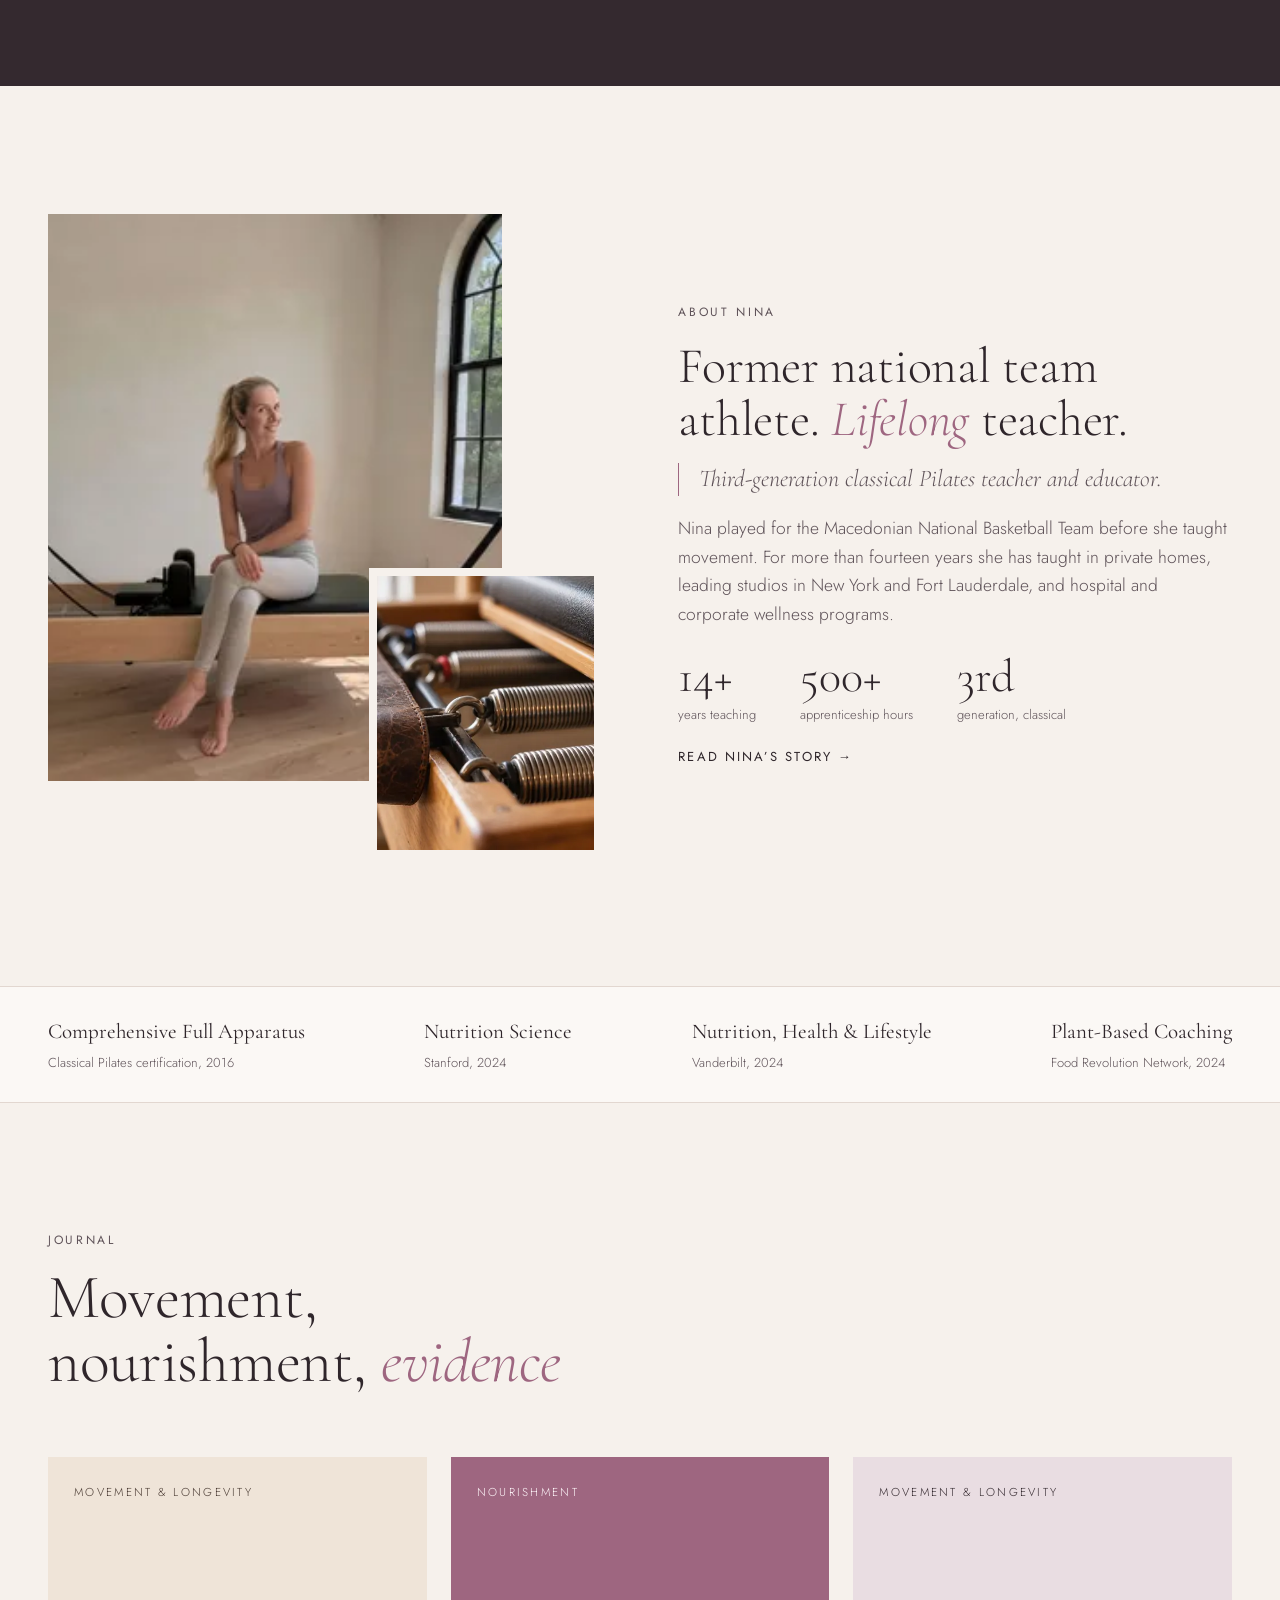
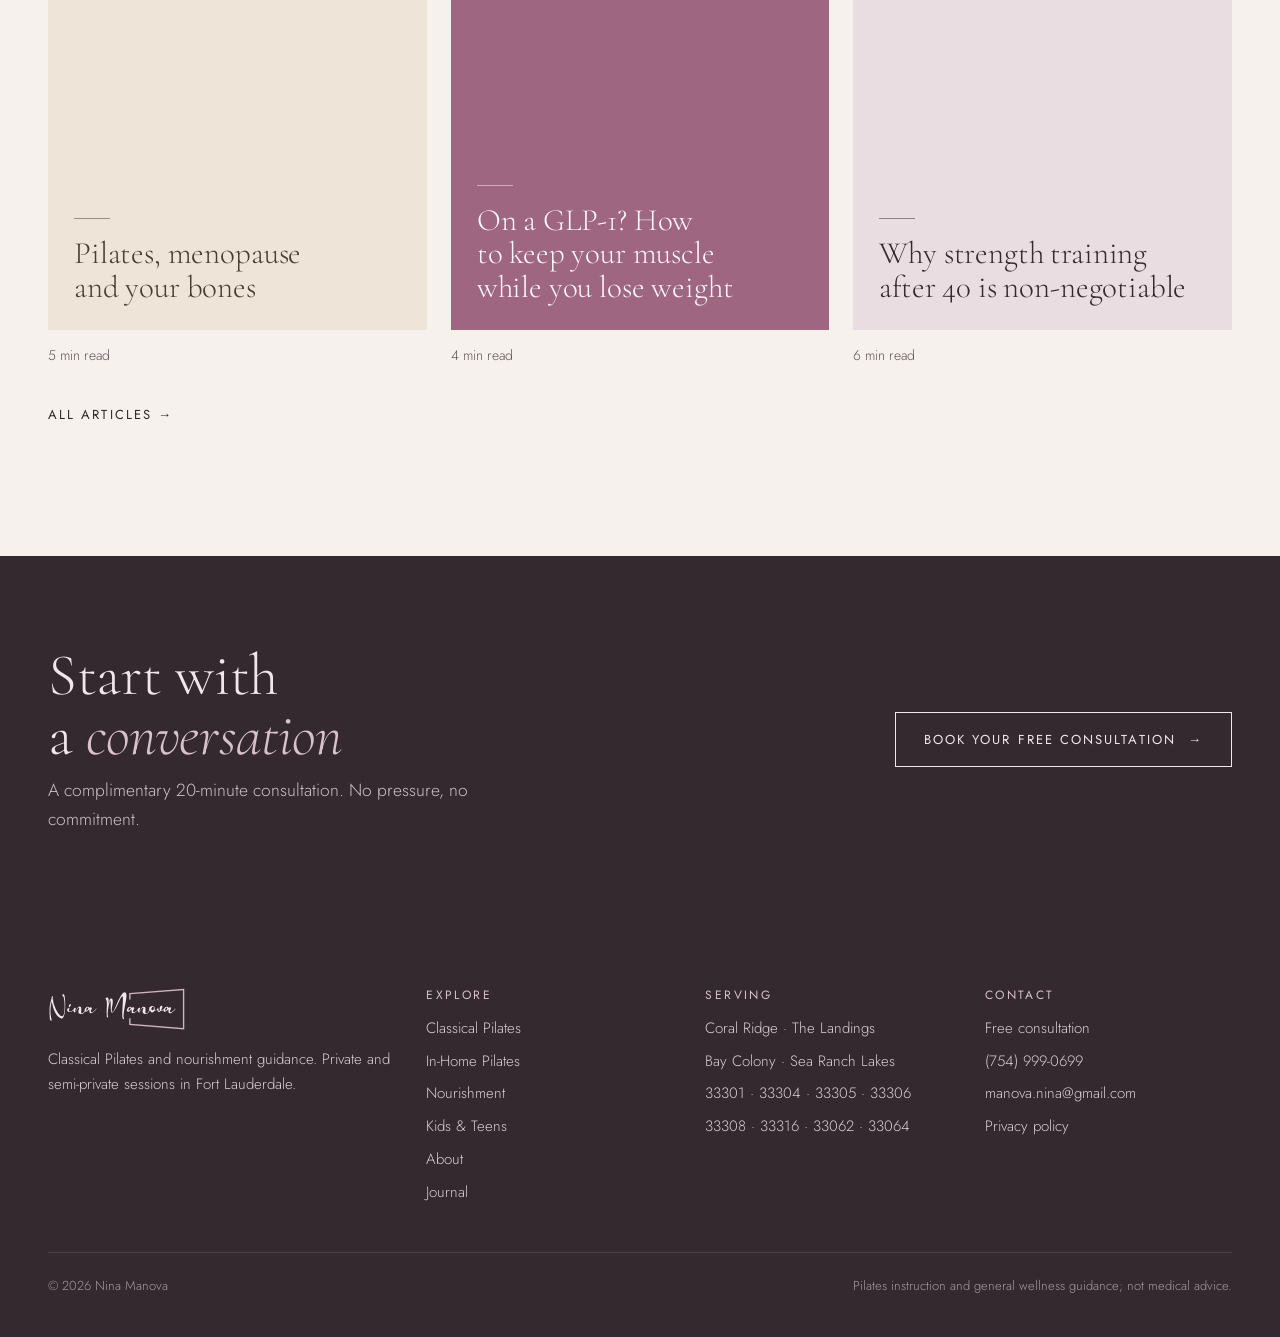
==== commit 04a76eb6: "Copy: Zoeli Ocean Mile role, 14+ years teaching site-wide, classical eyebrow Co-Authored-By: Claude " ====
--- a/index.html
+++ b/index.html
@@ -98,8 +98,8 @@
 <div class="stack rv"><img class="a" src="/assets/img/reformer-studio.jpg" alt="Nina seated on a classical Pilates reformer in a sunlit studio" style="object-position:47% 50%" loading="lazy" srcset="/assets/img/reformer-studio-480.webp 480w, /assets/img/reformer-studio-800.webp 800w, /assets/img/reformer-studio-1200.webp 1200w, /assets/img/reformer-studio-1600.webp 1600w" sizes="(max-width:860px) 70vw, 30vw"><img class="b" src="/assets/img/springs.jpg" alt="Reformer springs and strap" loading="lazy" srcset="/assets/img/springs-480.webp 480w, /assets/img/springs-800.webp 800w, /assets/img/springs-1200.webp 1200w, /assets/img/springs-1254.webp 1254w" sizes="(max-width:860px) 70vw, 30vw"></div>
 <div class="prose rv"><span class="eyebrow">About Nina</span><h2>Former national team athlete. <em>Lifelong</em> teacher.</h2>
 <p class="lineage">Third-generation classical Pilates teacher and educator.</p>
-<p>Nina played for the Macedonian National Basketball Team before she taught movement. For more than fifteen years she has taught in private homes, leading studios in New York and Fort Lauderdale, and hospital and corporate wellness programs.</p>
-<div class="facts"><div><b>15+</b><span>years teaching</span></div><div><b>500+</b><span>apprenticeship hours</span></div><div><b>3rd</b><span>generation, classical</span></div></div>
+<p>Nina played for the Macedonian National Basketball Team before she taught movement. For more than fourteen years she has taught in private homes, leading studios in New York and Fort Lauderdale, and hospital and corporate wellness programs.</p>
+<div class="facts"><div><b>14+</b><span>years teaching</span></div><div><b>500+</b><span>apprenticeship hours</span></div><div><b>3rd</b><span>generation, classical</span></div></div>
 <a class="u more" href="/about/">Read Nina’s story →</a></div>
 </div></section>
 
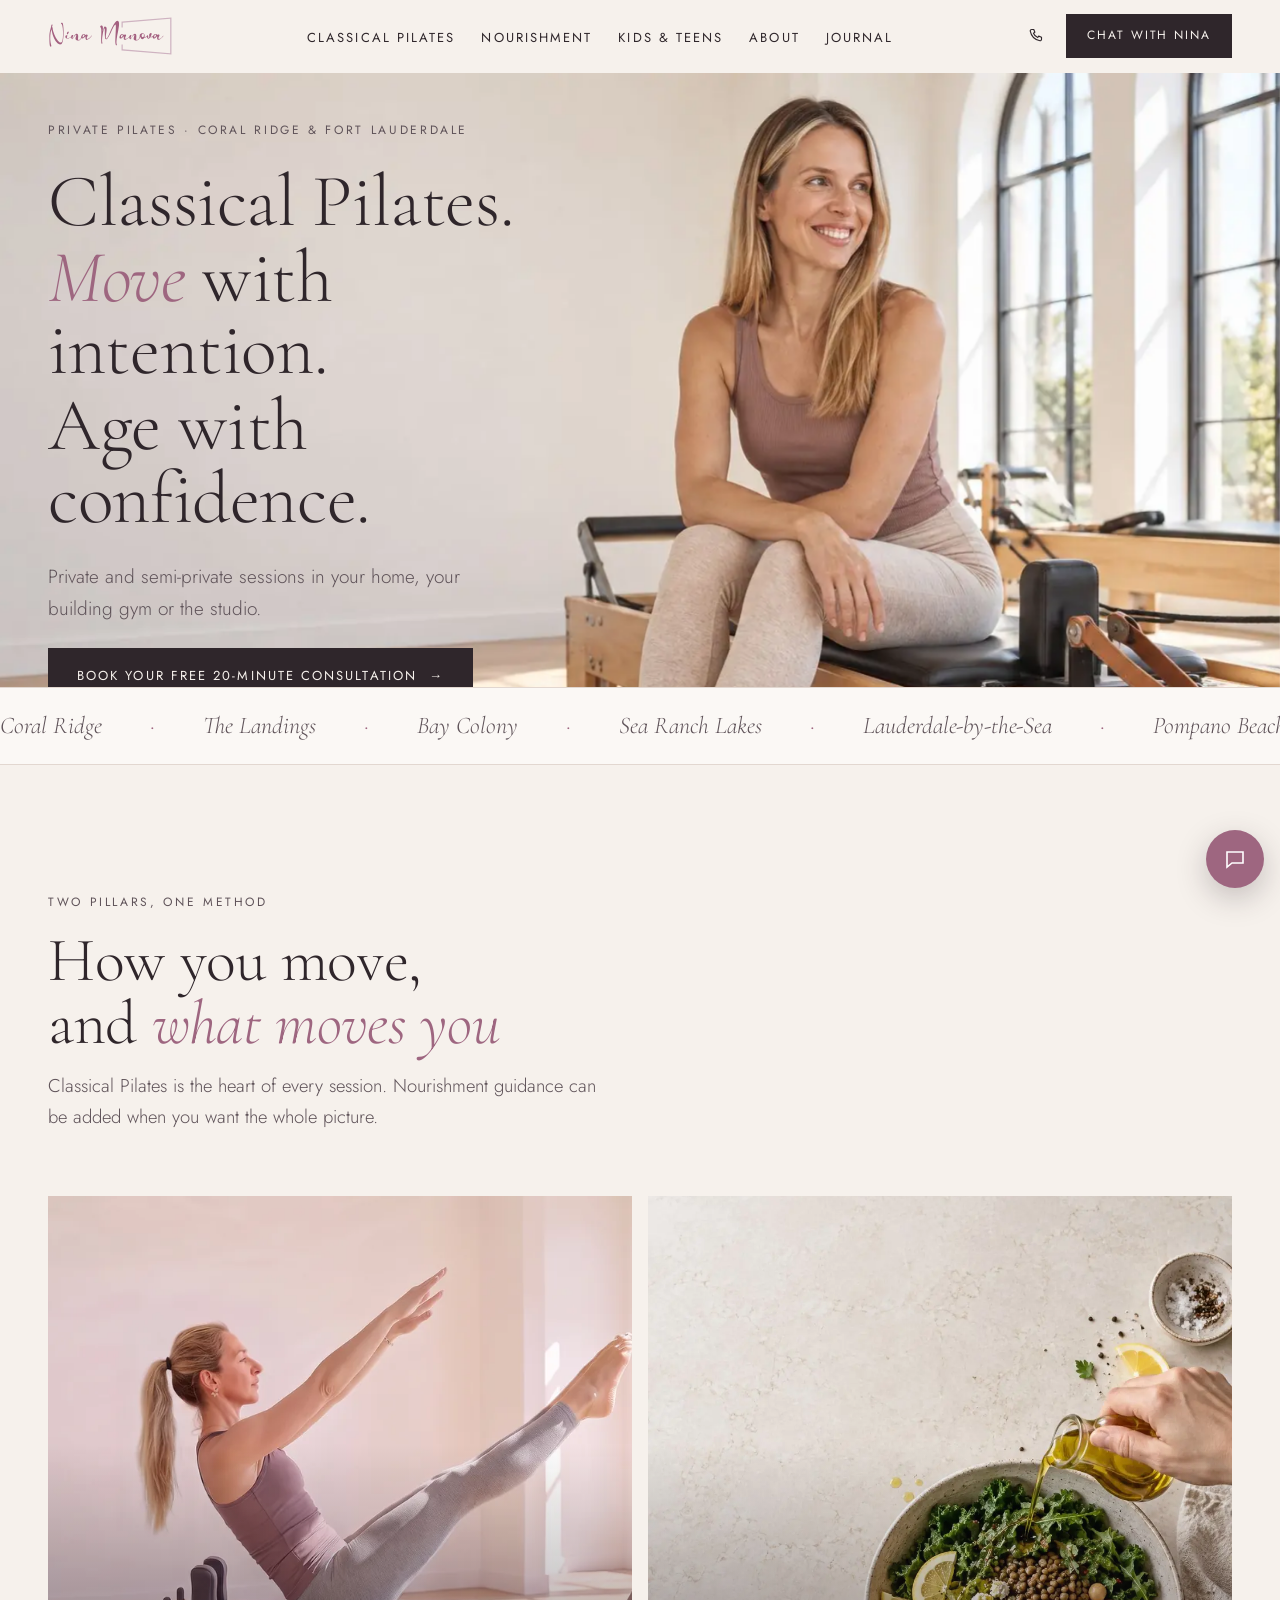
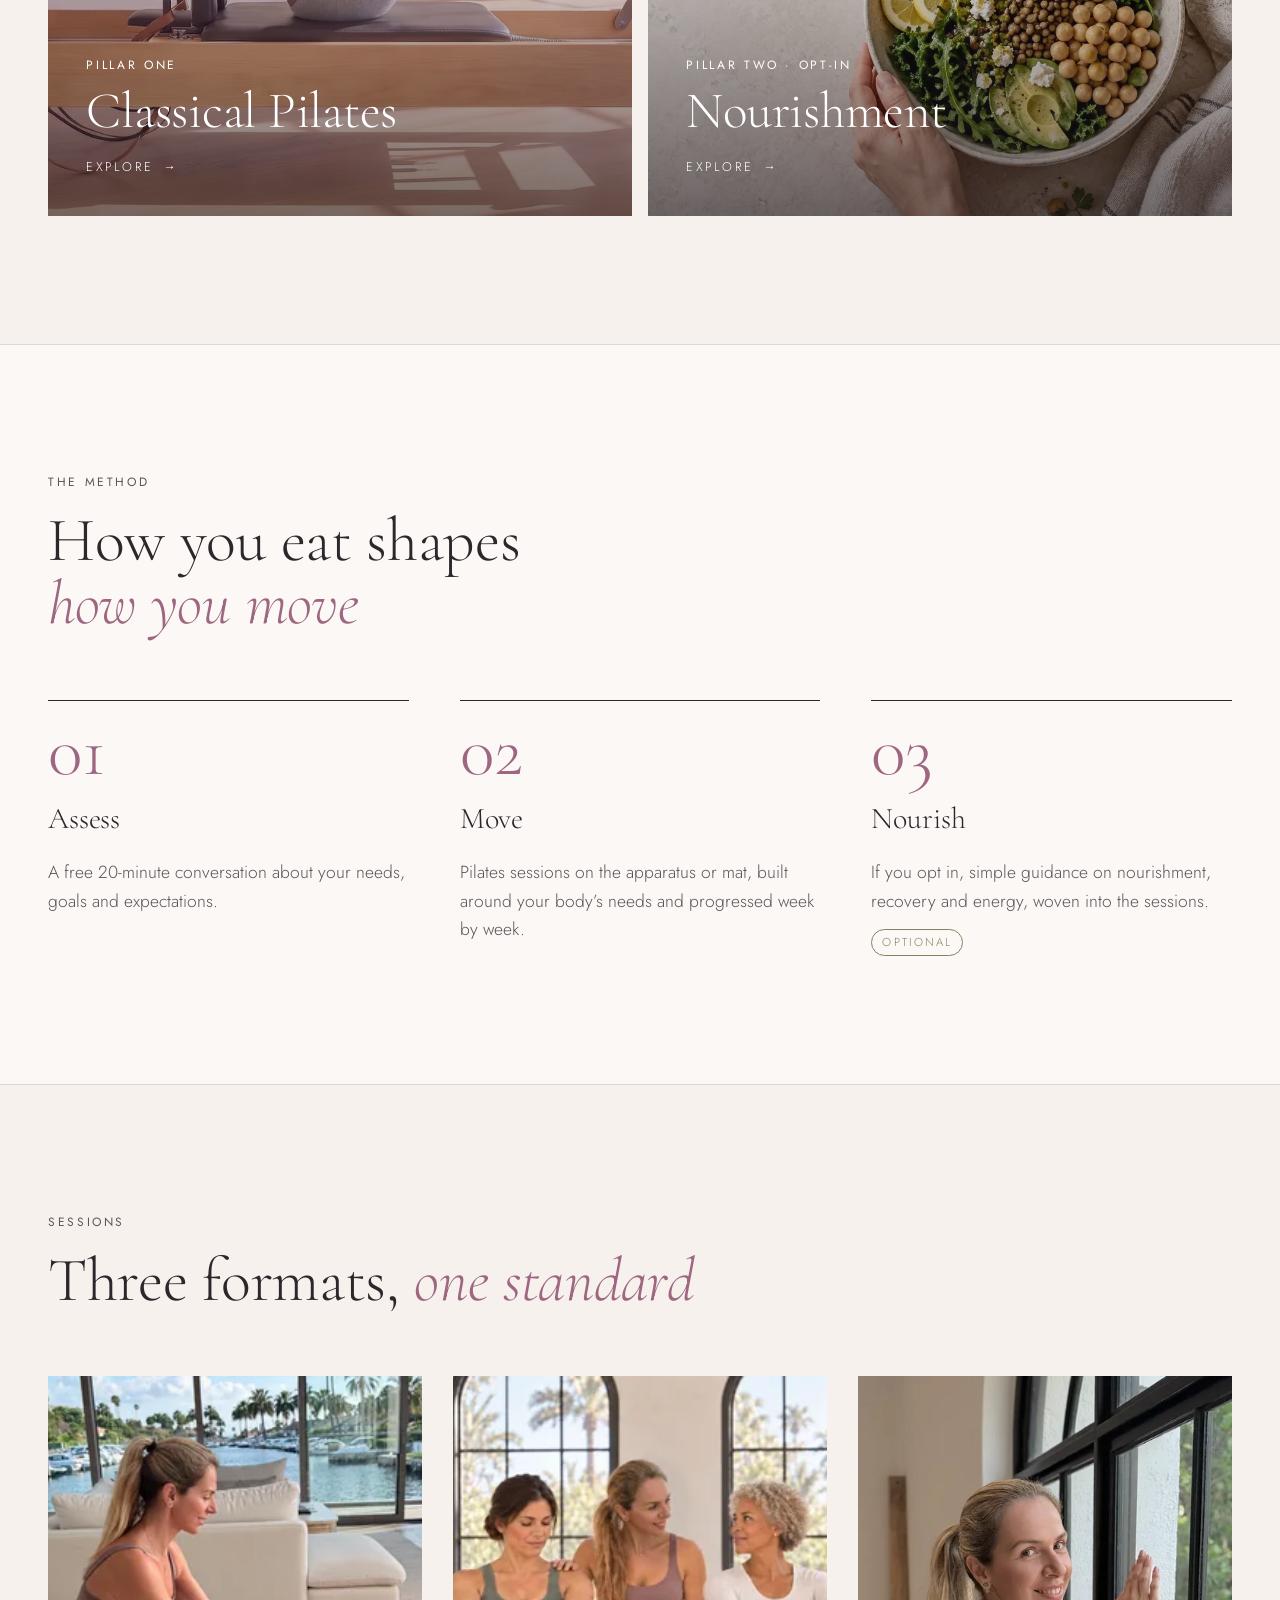
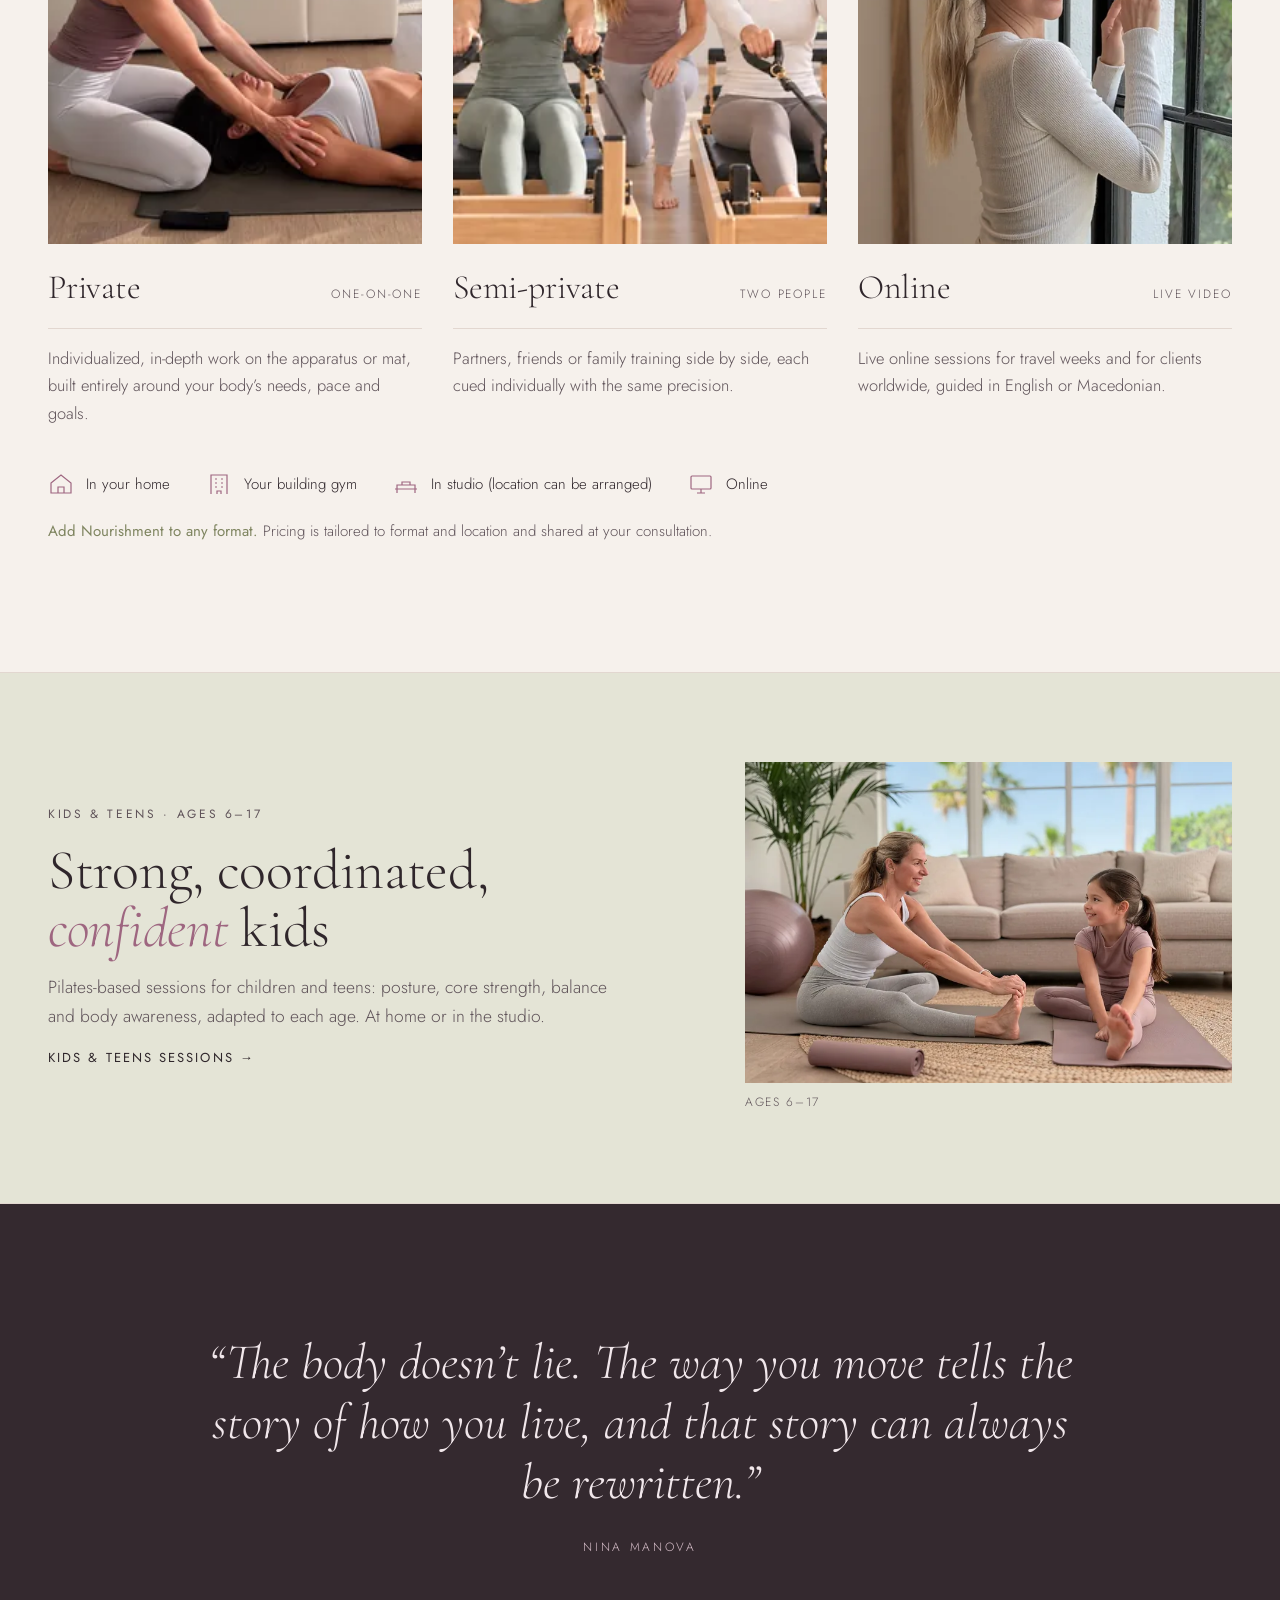
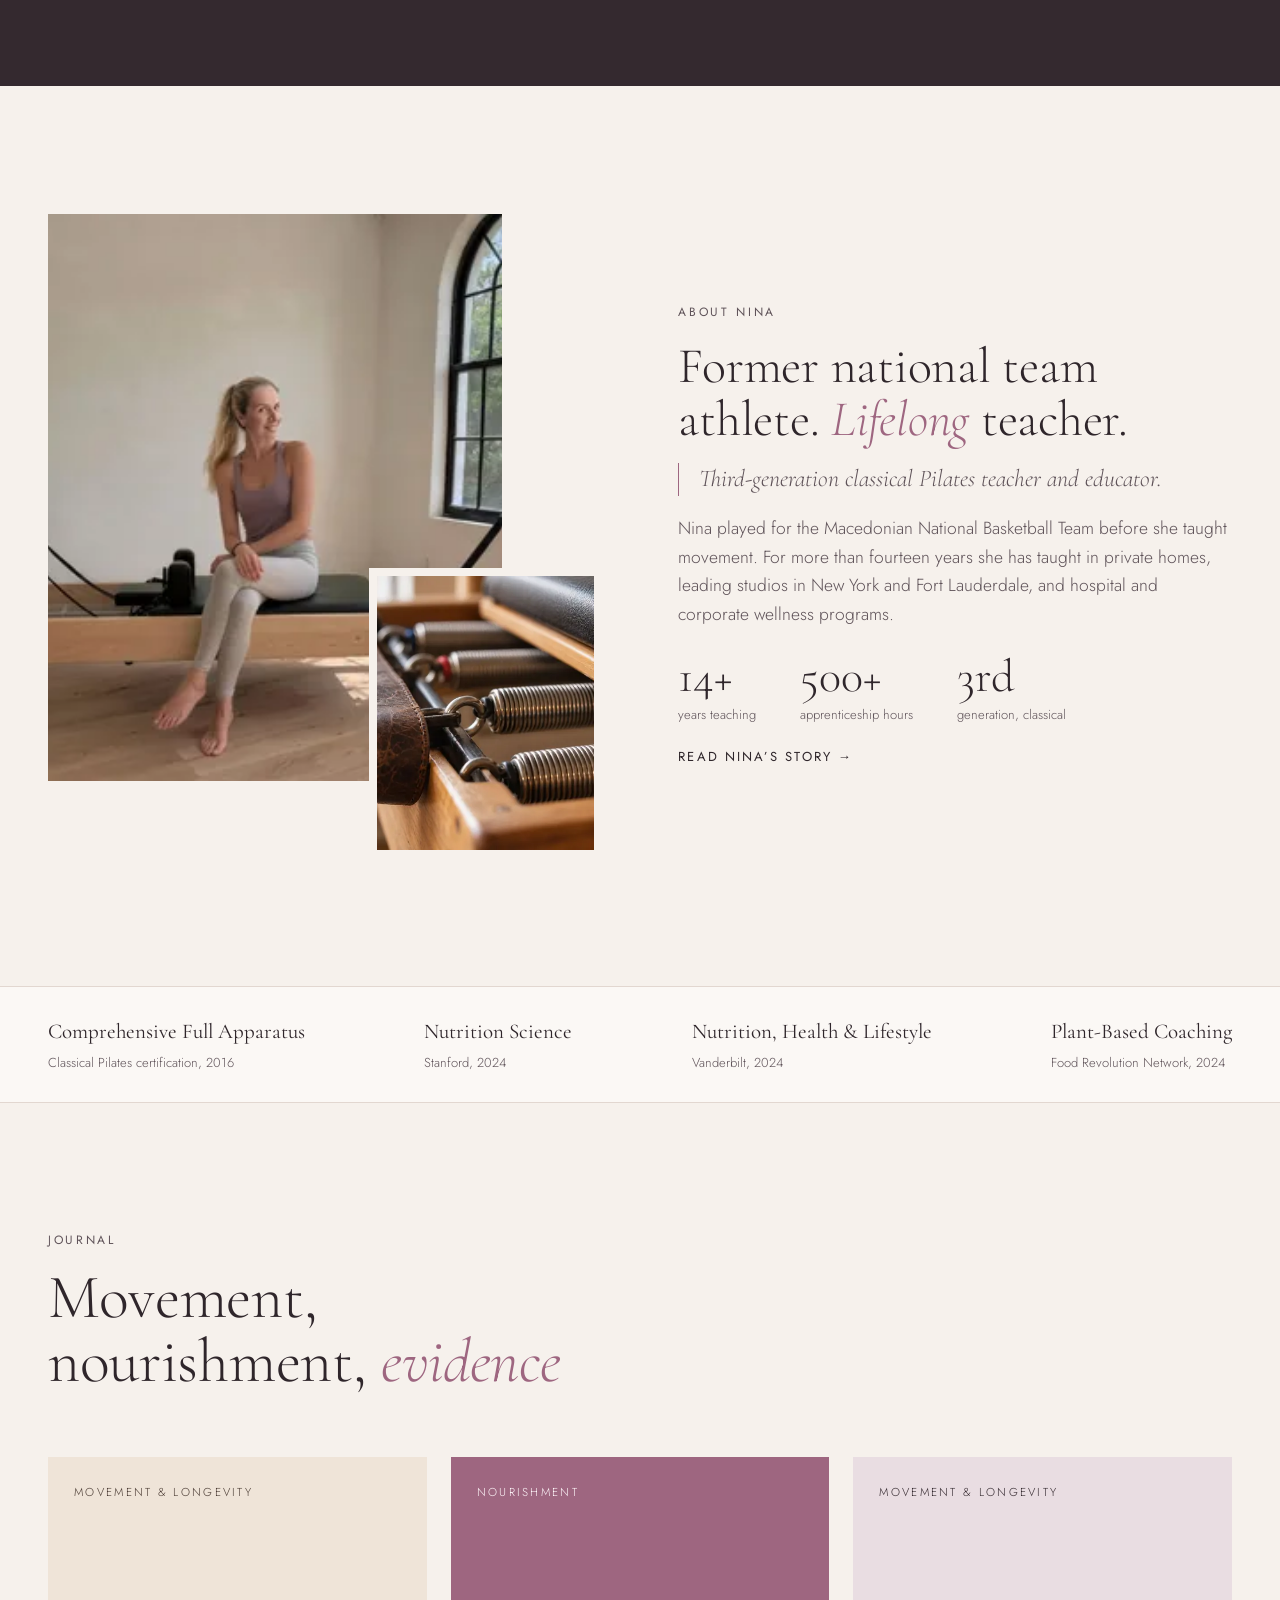
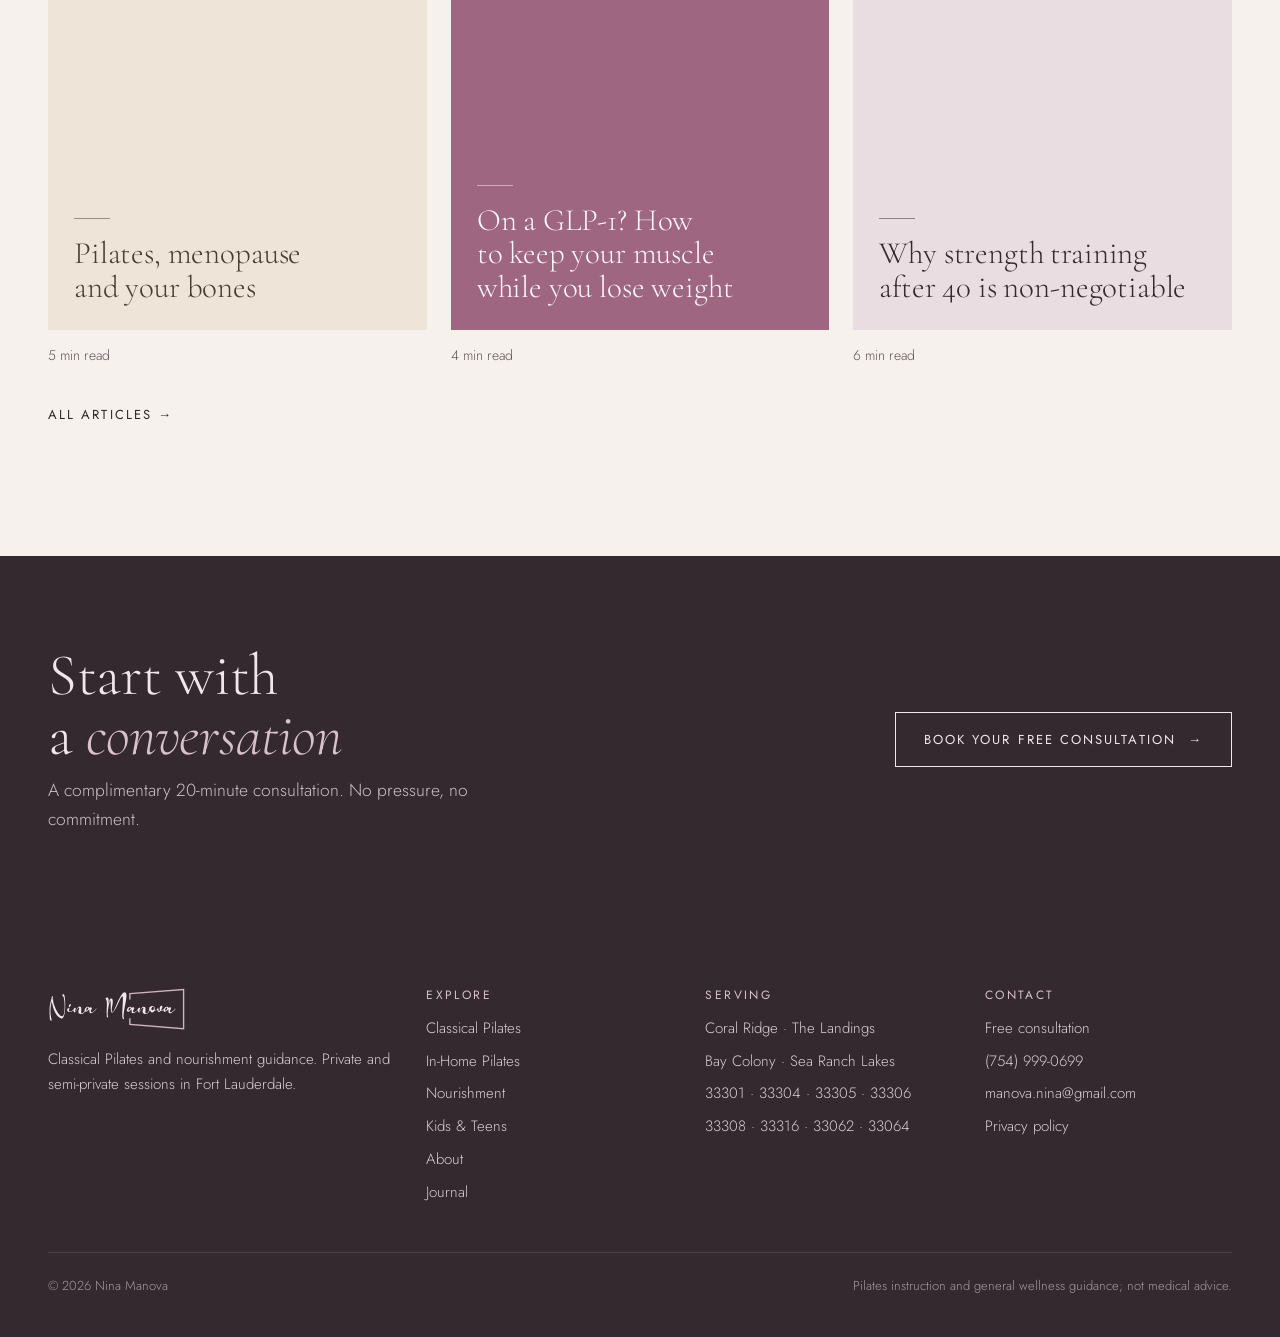
==== commit af9fa5f3: "Tracking v2: GA4 CRO events, internal-traffic flag, Microsoft Clarity, privacy disclosure, check_tra" ====
--- a/index.html
+++ b/index.html
@@ -4,7 +4,7 @@
 <meta charset="utf-8">
 <meta name="viewport" content="width=device-width, initial-scale=1, viewport-fit=cover">
 <script async src="https://www.googletagmanager.com/gtag/js?id=AW-18467051626"></script>
-<script>window.dataLayer=window.dataLayer||[];function gtag(){dataLayer.push(arguments);}gtag('js',new Date());gtag('config','AW-18467051626');gtag('config','G-J1ZRW0LNW8');gtag('config','AW-18467051626/ujg7CJiLvIgdEOqw4-VE',{'phone_conversion_number':'(754) 999-0699'});</script>
+<script>window.dataLayer=window.dataLayer||[];function gtag(){dataLayer.push(arguments);}gtag('js',new Date());try{var q=location.search;if(/[?&]internal=1/.test(q))localStorage.setItem('nm_internal','1');if(/[?&]internal=0/.test(q))localStorage.removeItem('nm_internal');if(localStorage.getItem('nm_internal')==='1')gtag('set',{traffic_type:'internal'})}catch(e){}gtag('config','AW-18467051626');gtag('config','G-J1ZRW0LNW8');gtag('config','AW-18467051626/ujg7CJiLvIgdEOqw4-VE',{'phone_conversion_number':'(754) 999-0699'});</script>
 <title>Pilates in Fort Lauderdale · Nina Manova Classical Pilates</title>
 <meta name="description" content="Private classical Pilates in Fort Lauderdale: in your home, your building gym, the studio or online. Coral Ridge, The Landings, Bay Colony. Free consultation.">
 <link rel="canonical" href="https://ninamanova.com/">
@@ -131,9 +131,9 @@
 </div></footer>
 <div class="mcta"><a href="tel:+17549990699"><svg viewBox="0 0 24 24" aria-hidden="true"><path d="M6.6 3.5h3l1.5 4-2 1.3a11 11 0 0 0 6.1 6.1l1.3-2 4 1.5v3a2 2 0 0 1-2.2 2A17.5 17.5 0 0 1 4.6 5.7a2 2 0 0 1 2-2.2z"/></svg><span>(754) 999-0699</span></a><button type="button" data-chat><svg viewBox="0 0 24 24" aria-hidden="true"><path d="M4 5h16v11H9l-5 4z"/></svg>Chat<span class="wn">&nbsp;with Nina</span></button></div>
 <button class="chat-btn" id="chatBtn" type="button" aria-expanded="false" aria-controls="chat" aria-label="Ask about sessions"><svg viewBox="0 0 24 24" aria-hidden="true"><path d="M4 5h16v11H9l-5 4z"/></svg></button>
-<div class="chat" id="chat" role="dialog" aria-label="Ask about sessions" hidden>
+<div class="chat" id="chat" data-clarity-mask="true" role="dialog" aria-label="Ask about sessions" hidden>
 <header><div><b>Ask about sessions</b><small>Automated assistant · Nina replies personally</small></div><button type="button" id="chatClose" aria-label="Close chat">×</button></header>
-<div class="msgs" id="msgs" aria-live="polite"></div>
+<div class="msgs" id="msgs" data-clarity-mask="true" aria-live="polite"></div>
 <form class="zip" id="zipForm"><input id="zipInput" inputmode="numeric" maxlength="5" placeholder="Your zip code" aria-label="Zip code" autocomplete="postal-code"><button class="btn sm solid" type="submit">Send</button></form>
 </div>
 <script src="/assets/js/site.js" defer></script>
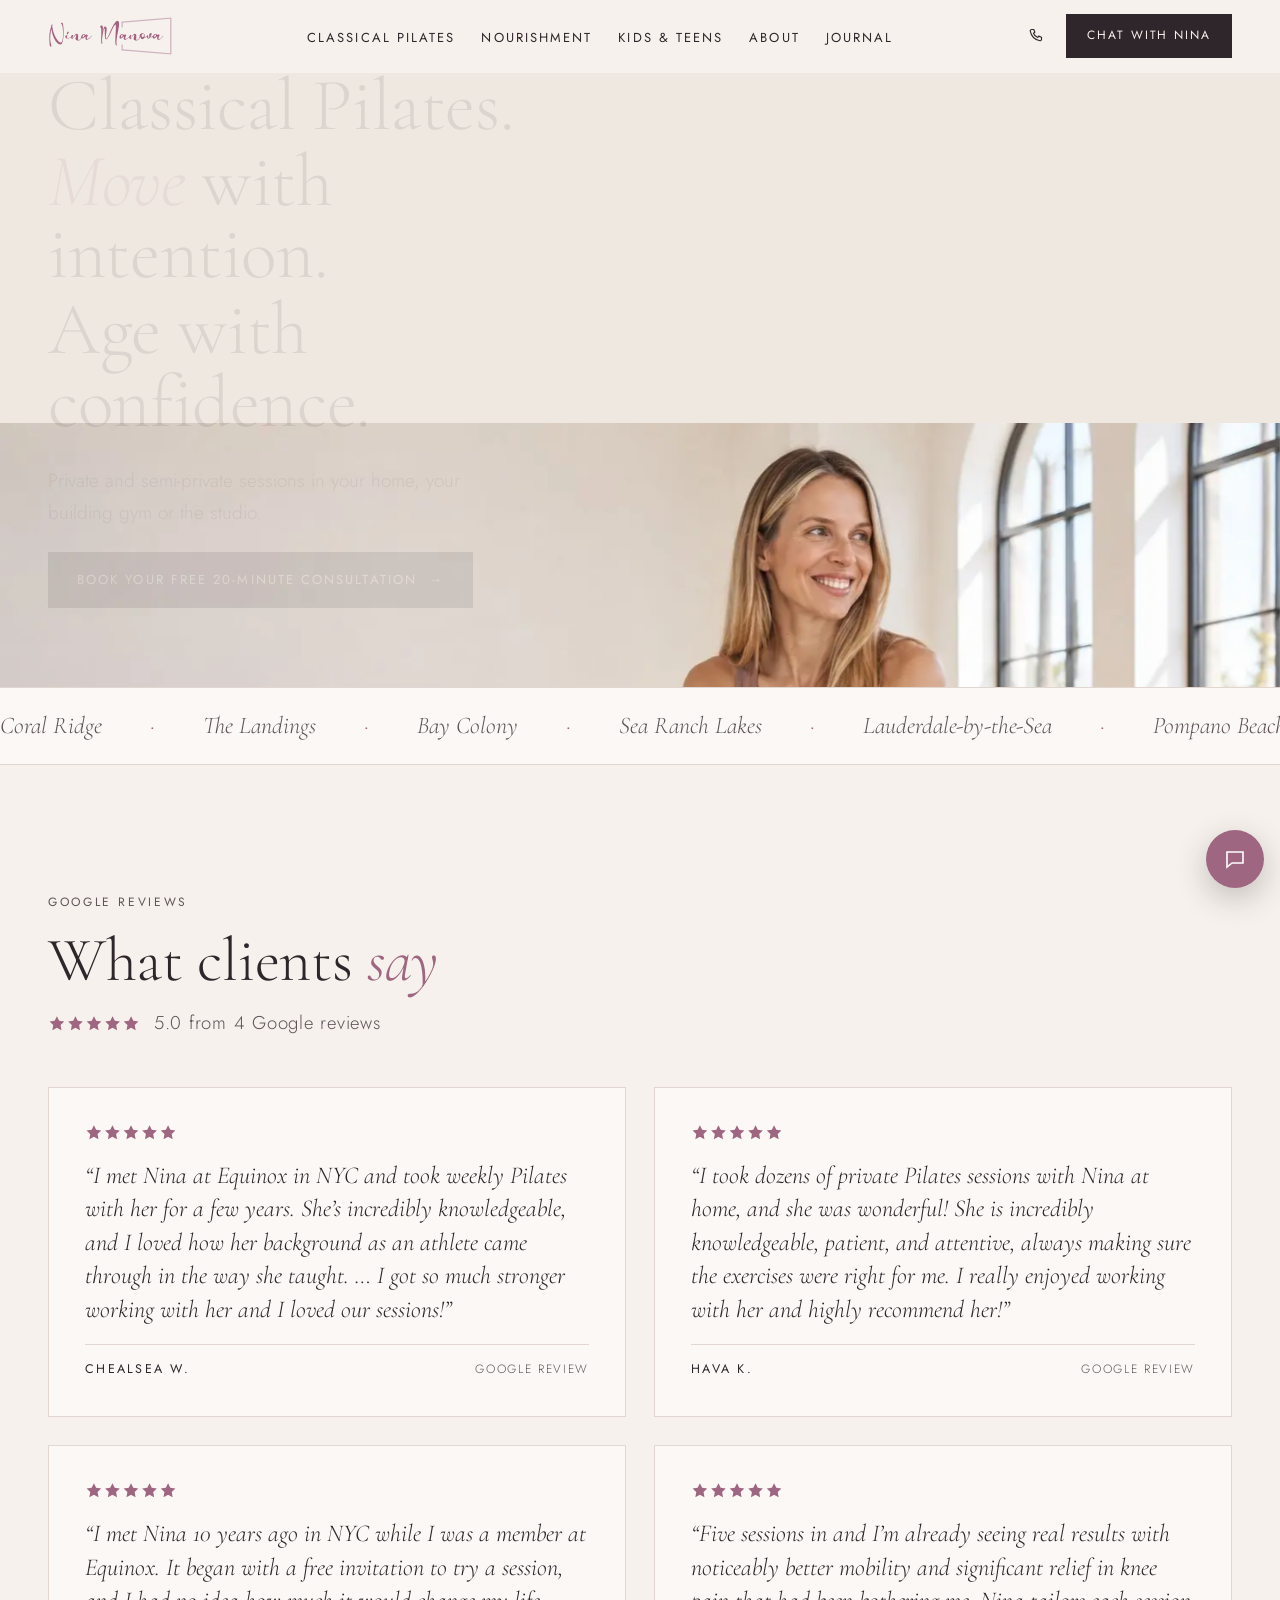
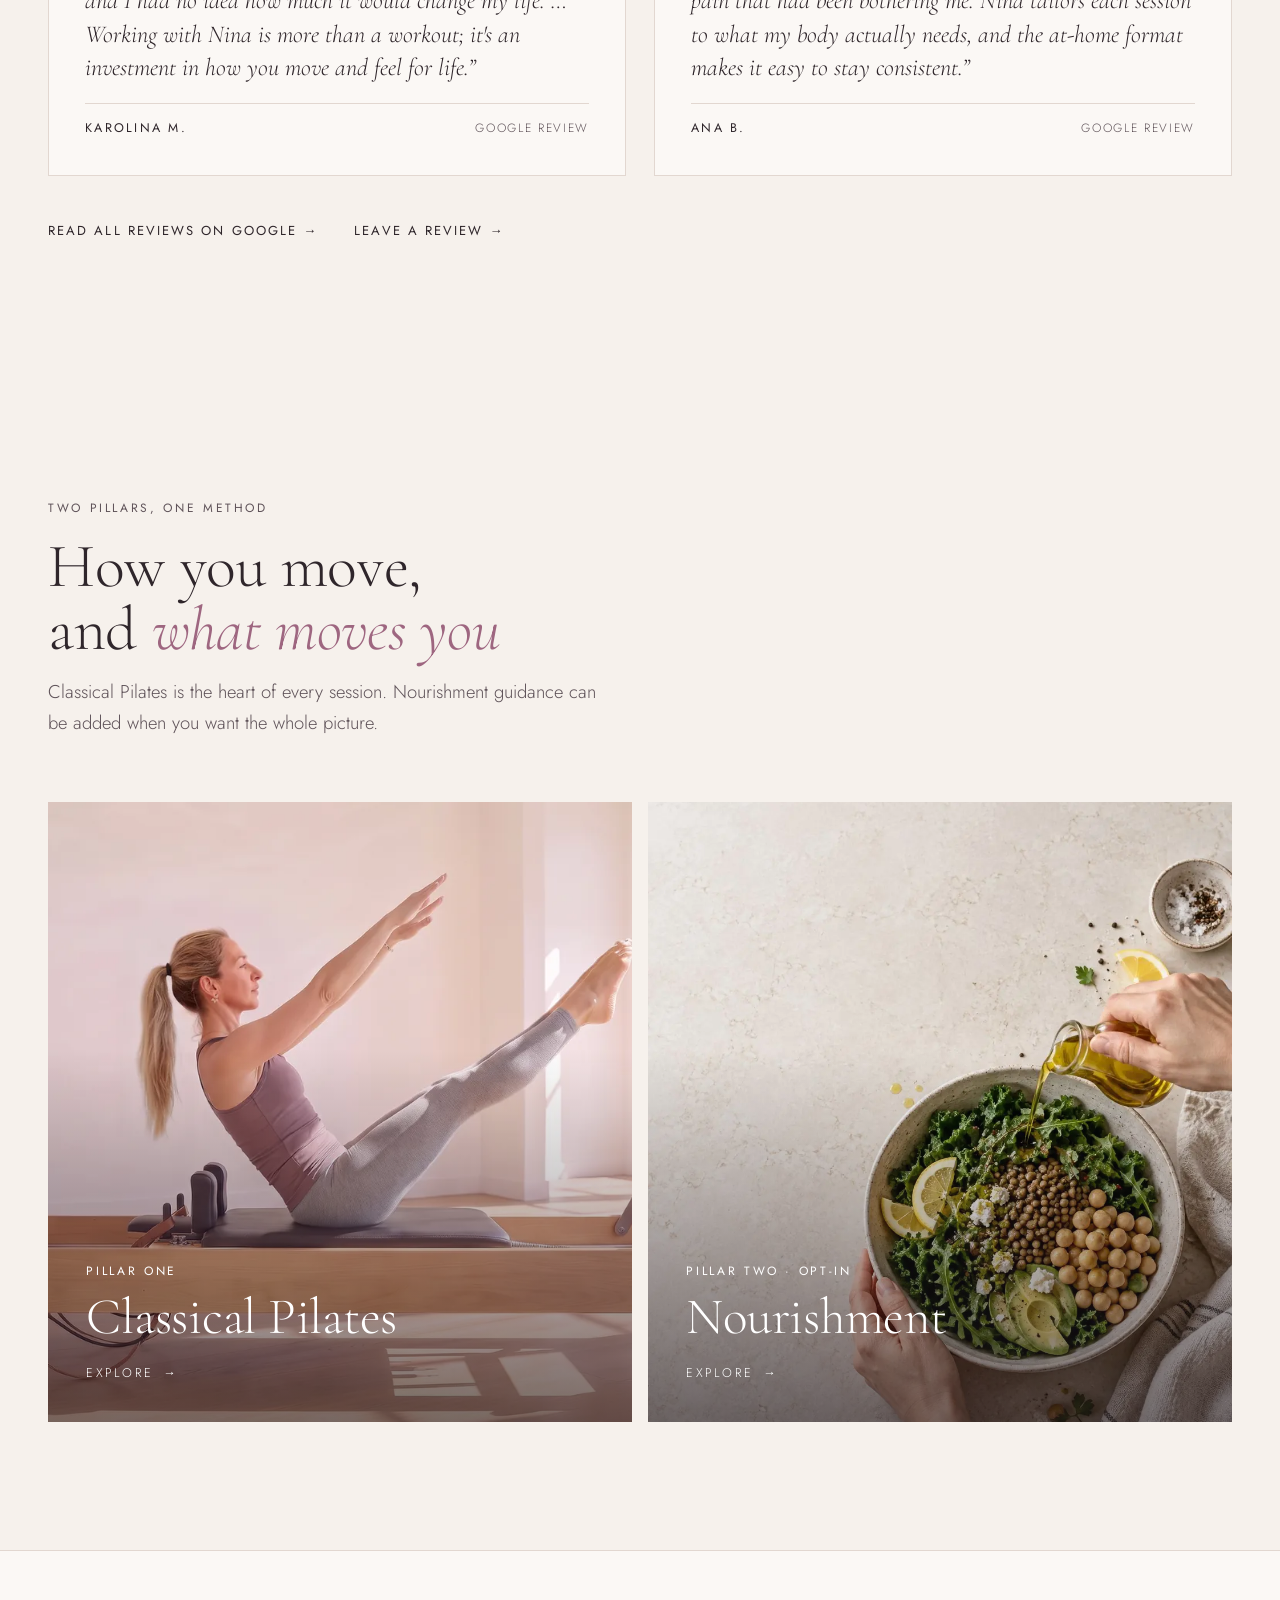
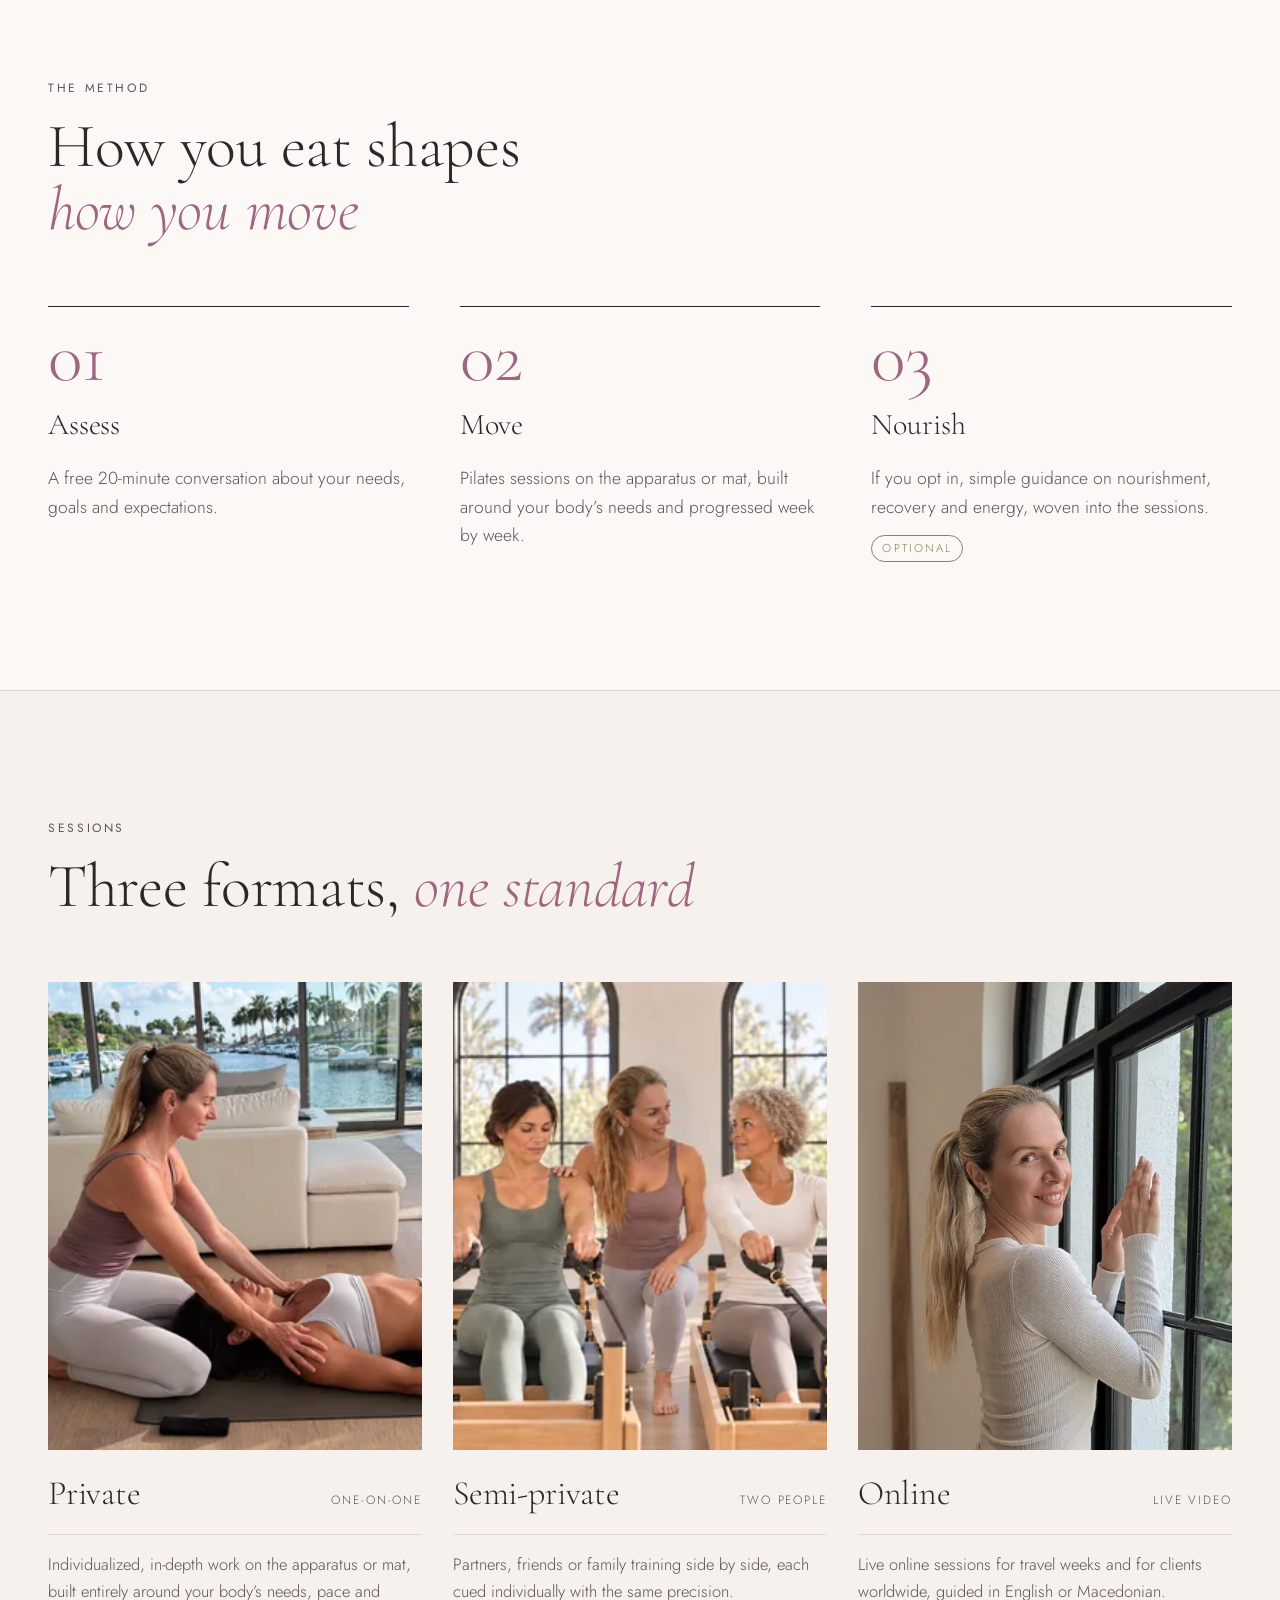
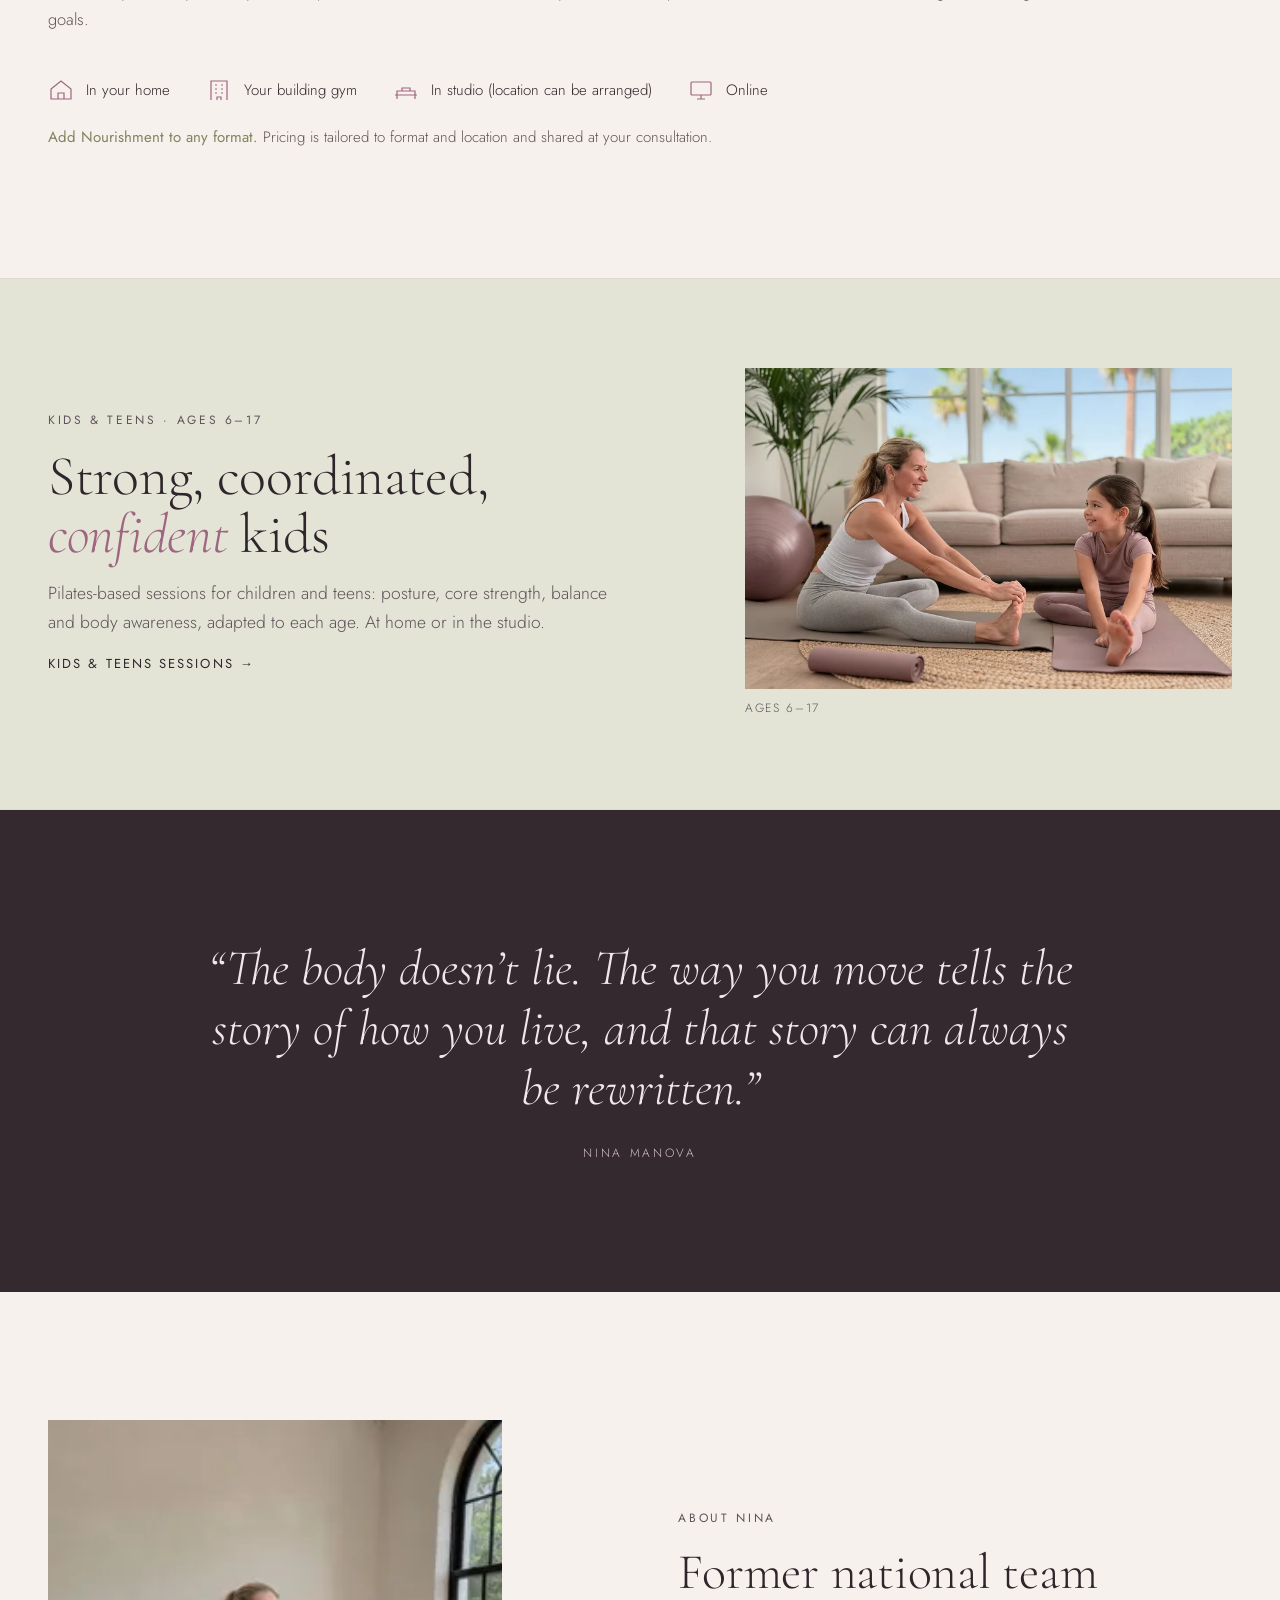
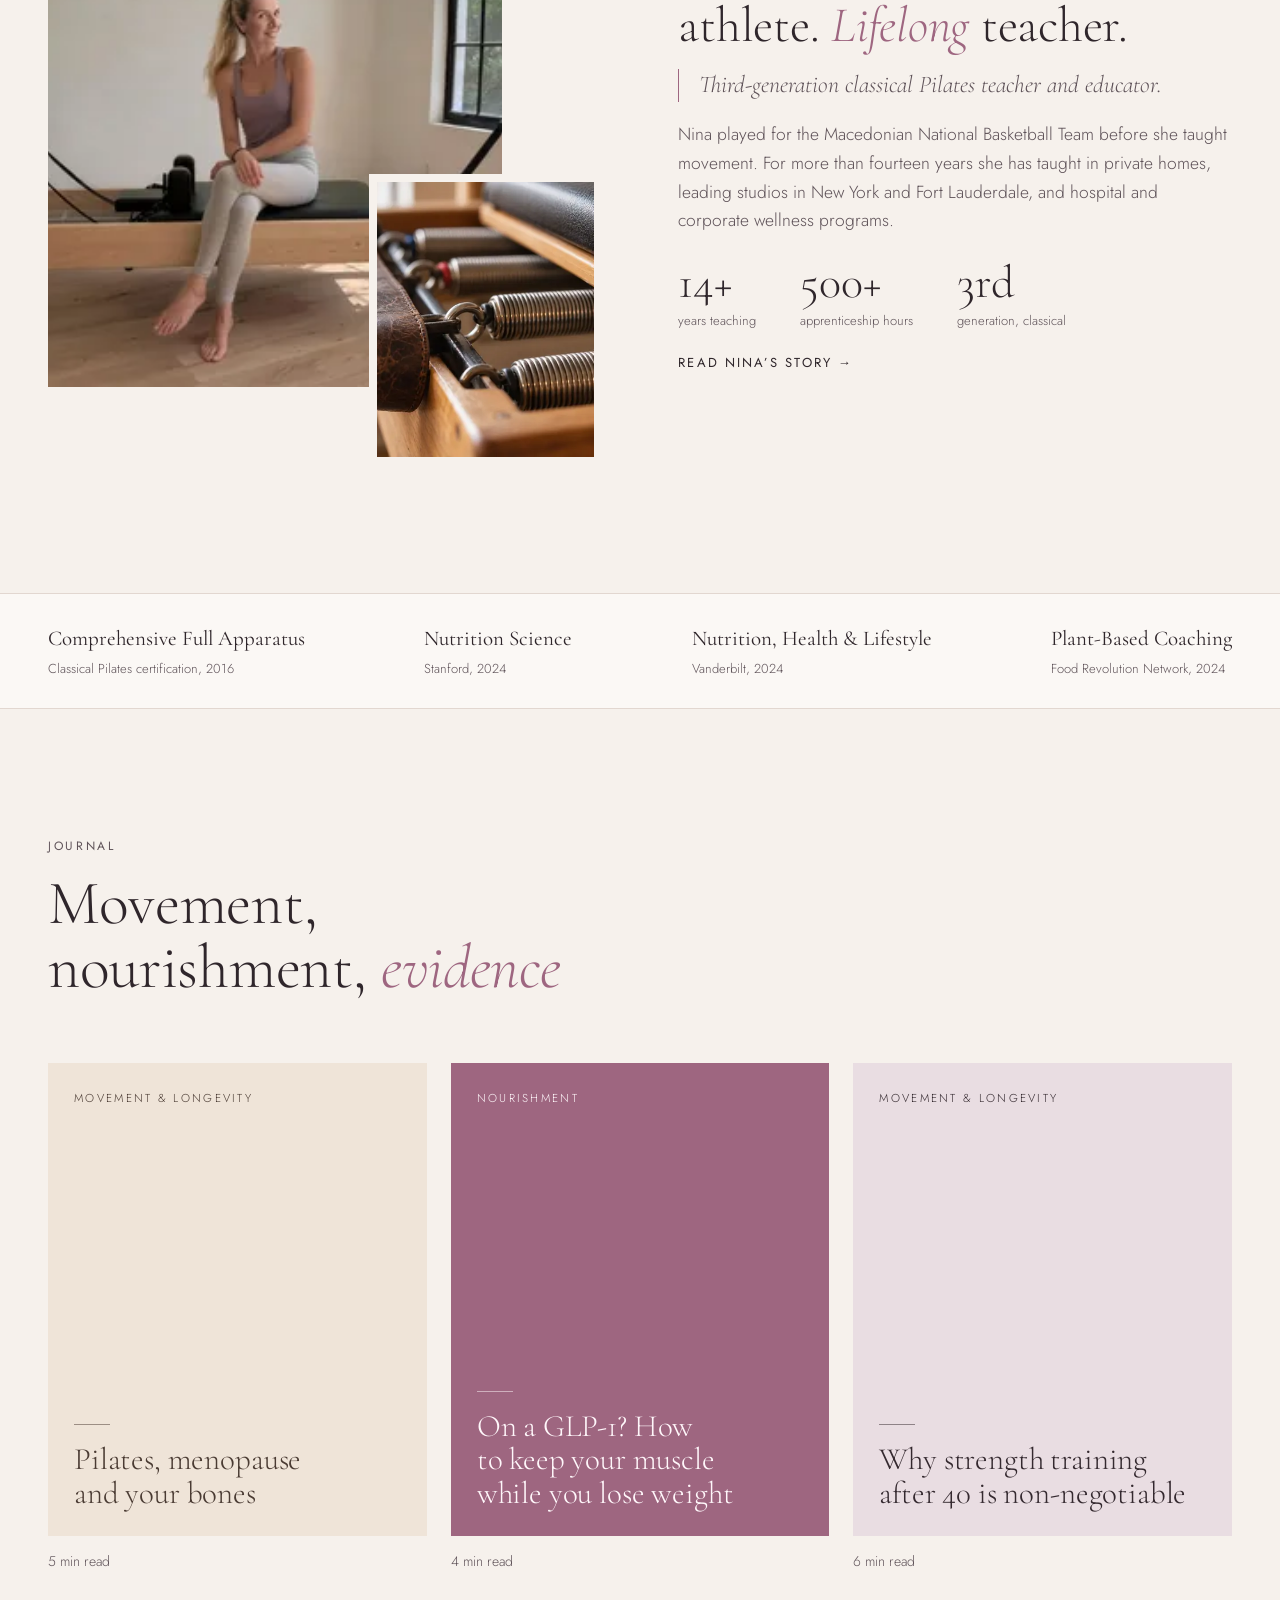
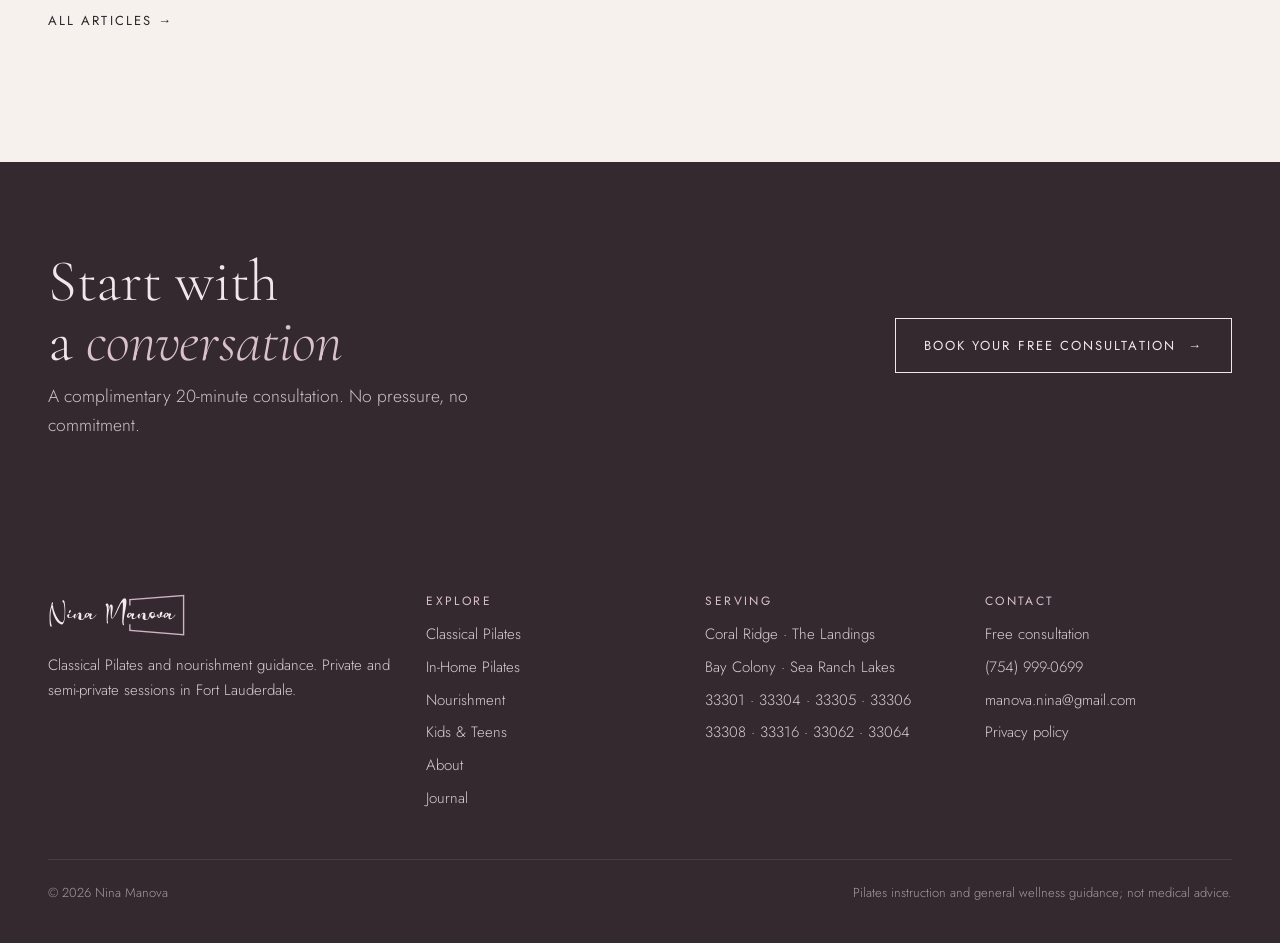
==== commit 0a2e61dc: "Add static Google reviews section (homepage) and strip above /begin/ form, review_click GA4 event Co" ====
--- a/index.html
+++ b/index.html
@@ -53,6 +53,17 @@
 </div></div>
 </header>
 <div class="marquee" aria-label="Neighborhoods served"><div class="track"><span>Coral Ridge<b>·</b></span><span>The Landings<b>·</b></span><span>Bay Colony<b>·</b></span><span>Sea Ranch Lakes<b>·</b></span><span>Lauderdale-by-the-Sea<b>·</b></span><span>Pompano Beach<b>·</b></span><span aria-hidden="true">Coral Ridge<b>·</b></span><span aria-hidden="true">The Landings<b>·</b></span><span aria-hidden="true">Bay Colony<b>·</b></span><span aria-hidden="true">Sea Ranch Lakes<b>·</b></span><span aria-hidden="true">Lauderdale-by-the-Sea<b>·</b></span><span aria-hidden="true">Pompano Beach<b>·</b></span></div></div>
+
+<section class="block reviews" id="reviews" data-reviews="home_reviews" aria-labelledby="reviews-h"><div class="container"><svg class="sym" aria-hidden="true" focusable="false"><symbol id="rv-star" viewBox="0 0 22 22"><path d="M11 1.6l2.9 6 6.6.9-4.8 4.6 1.2 6.5L11 16.5l-5.9 3.1 1.2-6.5-4.8-4.6 6.6-.9z"/></symbol></svg>
+<div class="head rv"><span class="eyebrow">Google reviews</span><h2 id="reviews-h">What clients <em>say</em></h2><p class="rating"><svg class="stars" viewBox="0 0 118 22" role="img" aria-label="5 out of 5 stars"><use href="#rv-star" x="0" width="22" height="22"/><use href="#rv-star" x="24" width="22" height="22"/><use href="#rv-star" x="48" width="22" height="22"/><use href="#rv-star" x="72" width="22" height="22"/><use href="#rv-star" x="96" width="22" height="22"/></svg><span>5.0 from 4 Google reviews</span></p></div>
+<div class="review-grid rv">
+<figure class="review"><svg class="stars" viewBox="0 0 118 22" role="img" aria-label="5 out of 5 stars"><use href="#rv-star" x="0" width="22" height="22"/><use href="#rv-star" x="24" width="22" height="22"/><use href="#rv-star" x="48" width="22" height="22"/><use href="#rv-star" x="72" width="22" height="22"/><use href="#rv-star" x="96" width="22" height="22"/></svg><blockquote>“I met Nina at Equinox in NYC and took weekly Pilates with her for a few years. She’s incredibly knowledgeable, and I loved how her background as an athlete came through in the way she taught. … I got so much stronger working with her and I loved our sessions!”</blockquote><figcaption><b>Chealsea W.</b><a class="review-src" href="https://www.google.com/maps?cid=9622273564447552983" target="_blank" rel="noopener" data-review-link="card" aria-label="Read Chealsea W.’s review on Google (opens in a new tab)">Google review</a></figcaption></figure>
+<figure class="review"><svg class="stars" viewBox="0 0 118 22" role="img" aria-label="5 out of 5 stars"><use href="#rv-star" x="0" width="22" height="22"/><use href="#rv-star" x="24" width="22" height="22"/><use href="#rv-star" x="48" width="22" height="22"/><use href="#rv-star" x="72" width="22" height="22"/><use href="#rv-star" x="96" width="22" height="22"/></svg><blockquote>“I took dozens of private Pilates sessions with Nina at home, and she was wonderful! She is incredibly knowledgeable, patient, and attentive, always making sure the exercises were right for me. I really enjoyed working with her and highly recommend her!”</blockquote><figcaption><b>Hava K.</b><a class="review-src" href="https://www.google.com/maps?cid=9622273564447552983" target="_blank" rel="noopener" data-review-link="card" aria-label="Read Hava K.’s review on Google (opens in a new tab)">Google review</a></figcaption></figure>
+<figure class="review"><svg class="stars" viewBox="0 0 118 22" role="img" aria-label="5 out of 5 stars"><use href="#rv-star" x="0" width="22" height="22"/><use href="#rv-star" x="24" width="22" height="22"/><use href="#rv-star" x="48" width="22" height="22"/><use href="#rv-star" x="72" width="22" height="22"/><use href="#rv-star" x="96" width="22" height="22"/></svg><blockquote>“I met Nina 10 years ago in NYC while I was a member at Equinox. It began with a free invitation to try a session, and I had no idea how much it would change my life. … Working with Nina is more than a workout; it's an investment in how you move and feel for life.”</blockquote><figcaption><b>Karolina M.</b><a class="review-src" href="https://www.google.com/maps?cid=9622273564447552983" target="_blank" rel="noopener" data-review-link="card" aria-label="Read Karolina M.’s review on Google (opens in a new tab)">Google review</a></figcaption></figure>
+<figure class="review"><svg class="stars" viewBox="0 0 118 22" role="img" aria-label="5 out of 5 stars"><use href="#rv-star" x="0" width="22" height="22"/><use href="#rv-star" x="24" width="22" height="22"/><use href="#rv-star" x="48" width="22" height="22"/><use href="#rv-star" x="72" width="22" height="22"/><use href="#rv-star" x="96" width="22" height="22"/></svg><blockquote>“Five sessions in and I’m already seeing real results with noticeably better mobility and significant relief in knee pain that had been bothering me. Nina tailors each session to what my body actually needs, and the at-home format makes it easy to stay consistent.”</blockquote><figcaption><b>Ana B.</b><a class="review-src" href="https://www.google.com/maps?cid=9622273564447552983" target="_blank" rel="noopener" data-review-link="card" aria-label="Read Ana B.’s review on Google (opens in a new tab)">Google review</a></figcaption></figure>
+</div>
+<div class="review-links rv"><a class="u more" href="https://www.google.com/maps?cid=9622273564447552983" target="_blank" rel="noopener" data-review-link="read_all" aria-label="Read all reviews on Google (opens in a new tab)">Read all reviews on Google <span aria-hidden="true">→</span></a><a class="u more" href="https://g.page/r/Cdc1h2zTLomFEBM/review" target="_blank" rel="noopener" data-review-link="leave_review" aria-label="Leave a review on Google (opens in a new tab)">Leave a review <span aria-hidden="true">→</span></a></div>
+</div></section>
 
 <section class="block"><div class="container">
 <div class="head rv"><span class="eyebrow">Two pillars, one method</span><h2>How you move, and <em>what moves you</em></h2><p>Classical Pilates is the heart of every session. Nourishment guidance can be added when you want the whole picture.</p></div>
--- a/assets/css/styles.css
+++ b/assets/css/styles.css
@@ -391,3 +391,29 @@
 @keyframes heroCopy{from{transform:translate3d(0,0,0);opacity:1}to{transform:translate3d(0,-96px,0);opacity:.1}}
 
 @media (max-width:400px){.mcta .wn{display:none}}
+
+/* Google reviews (static; refresh by hand when new reviews arrive) */
+.sym{position:absolute;width:0;height:0;overflow:hidden}
+.stars{width:92px;height:17px;fill:var(--rose);flex:none}
+.rating{display:flex;align-items:center;gap:14px;flex-wrap:wrap;font-size:15px;letter-spacing:.04em;color:var(--ink-2)}
+.reviews .head{margin-bottom:clamp(28px,4vw,48px)}
+.review-grid{display:grid;grid-template-columns:repeat(2,1fr);gap:clamp(18px,2.4vw,28px)}
+.review{position:relative;margin:0;display:grid;gap:18px;align-content:start;grid-template-rows:auto 1fr auto;background:var(--paper);border:1px solid var(--line);padding:clamp(24px,3vw,36px);transition:border-color .5s var(--ease),transform .6s var(--ease)}
+.review:hover,.review:focus-within{border-color:var(--mauve);transform:translateY(-4px)}
+.review blockquote{margin:0;font-family:var(--serif);font-weight:300;font-style:italic;font-size:clamp(21px,1.9vw,25px);line-height:1.38;color:var(--ink)}
+.review figcaption{display:flex;justify-content:space-between;align-items:baseline;gap:16px;border-top:1px solid var(--line);padding-top:14px}
+.review figcaption b{font-weight:400;font-size:12.5px;letter-spacing:.18em;text-transform:uppercase}
+.review-src{font-size:12px;letter-spacing:.14em;text-transform:uppercase;color:var(--ink-2);text-decoration:none}
+.review-src::after{content:"";position:absolute;inset:0}
+.review-src:focus-visible{outline:none}
+.review:has(.review-src:focus-visible){outline:2px solid var(--rose);outline-offset:3px}
+.review-links{display:flex;flex-wrap:wrap;gap:16px 36px;margin-top:clamp(28px,4vw,44px)}
+@media (max-width:760px){.review-grid{grid-template-columns:1fr}}
+/* /begin/ strip above the form */
+.form-col{display:grid;gap:clamp(28px,4vw,40px);align-content:start}
+.review-strip{display:grid;gap:16px;padding-bottom:clamp(24px,3vw,32px);border-bottom:1px solid var(--line)}
+.review-strip .rating{font-size:14px}
+.strip-grid{display:grid;grid-template-columns:repeat(2,1fr);gap:16px}
+.review-strip .review{padding:20px;gap:12px}
+.review-strip .review blockquote{font-size:18px;line-height:1.36}
+@media (max-width:600px){.strip-grid{grid-template-columns:1fr}}
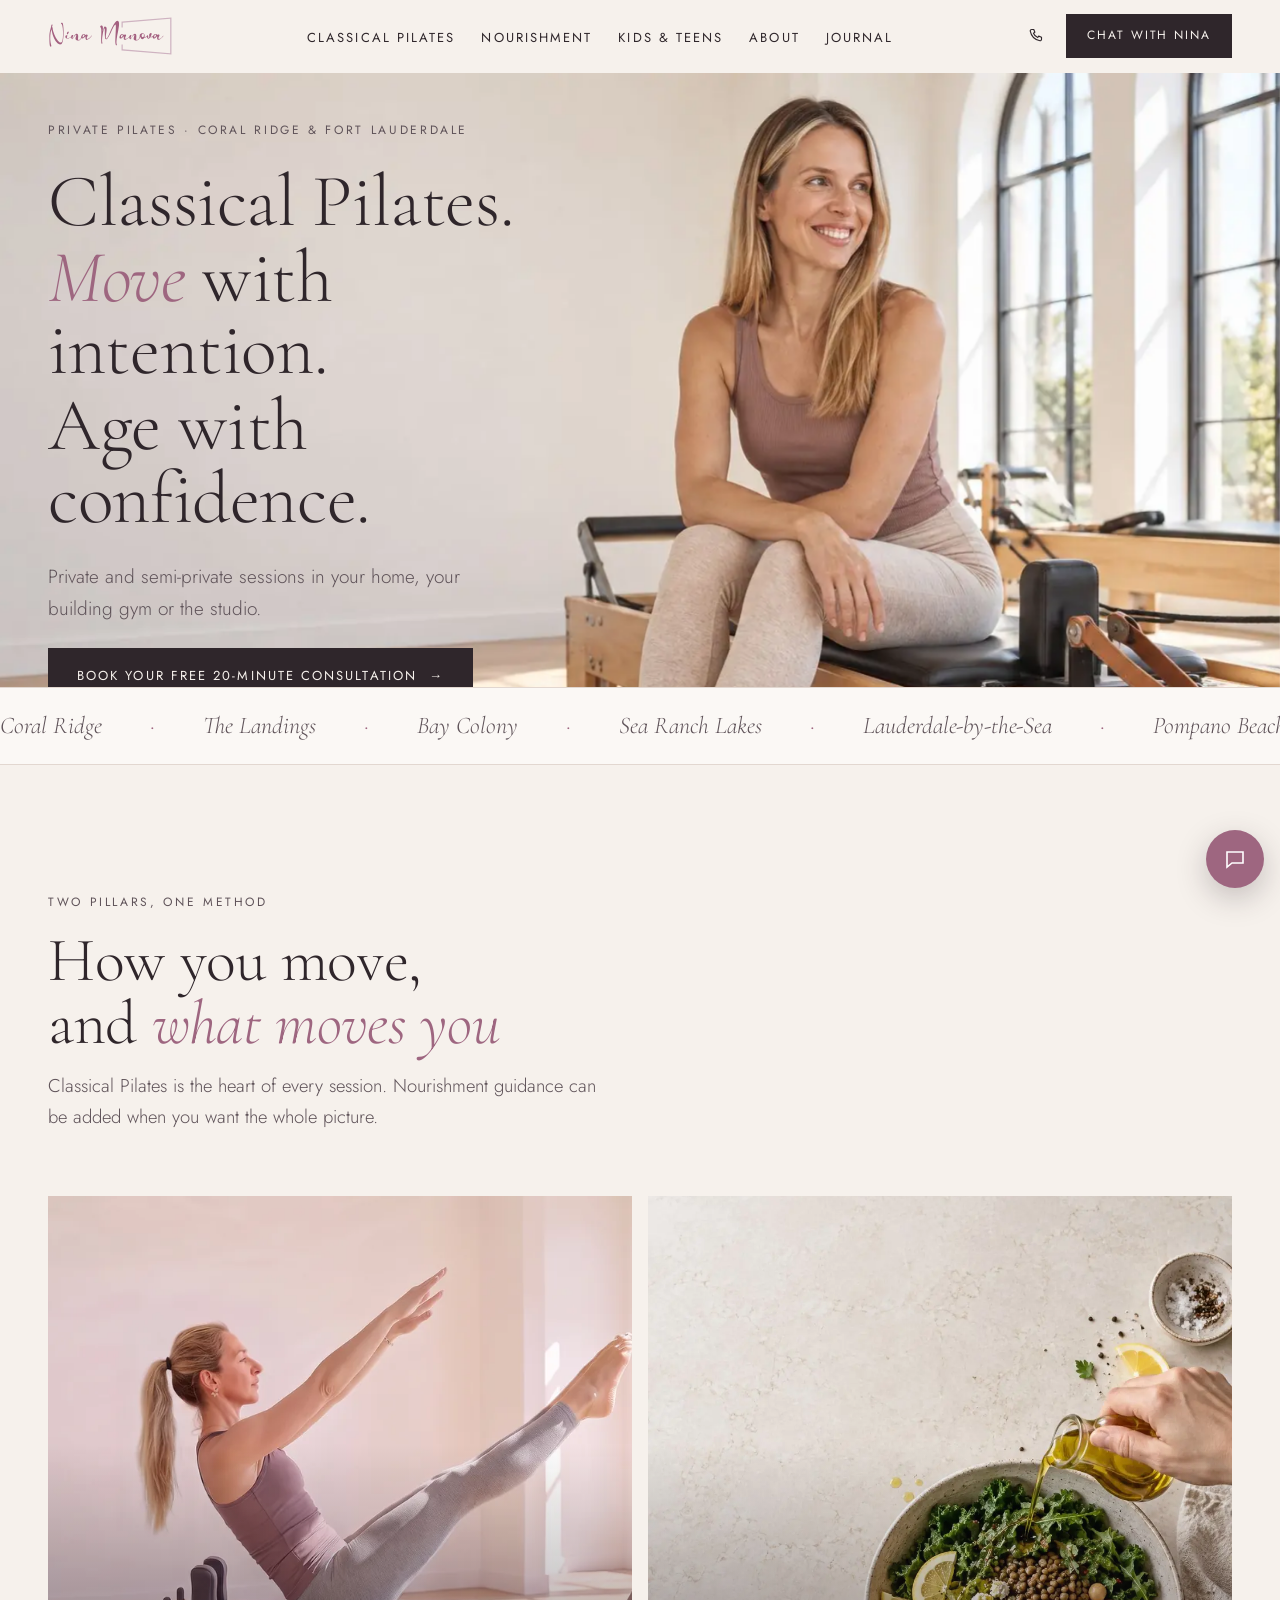
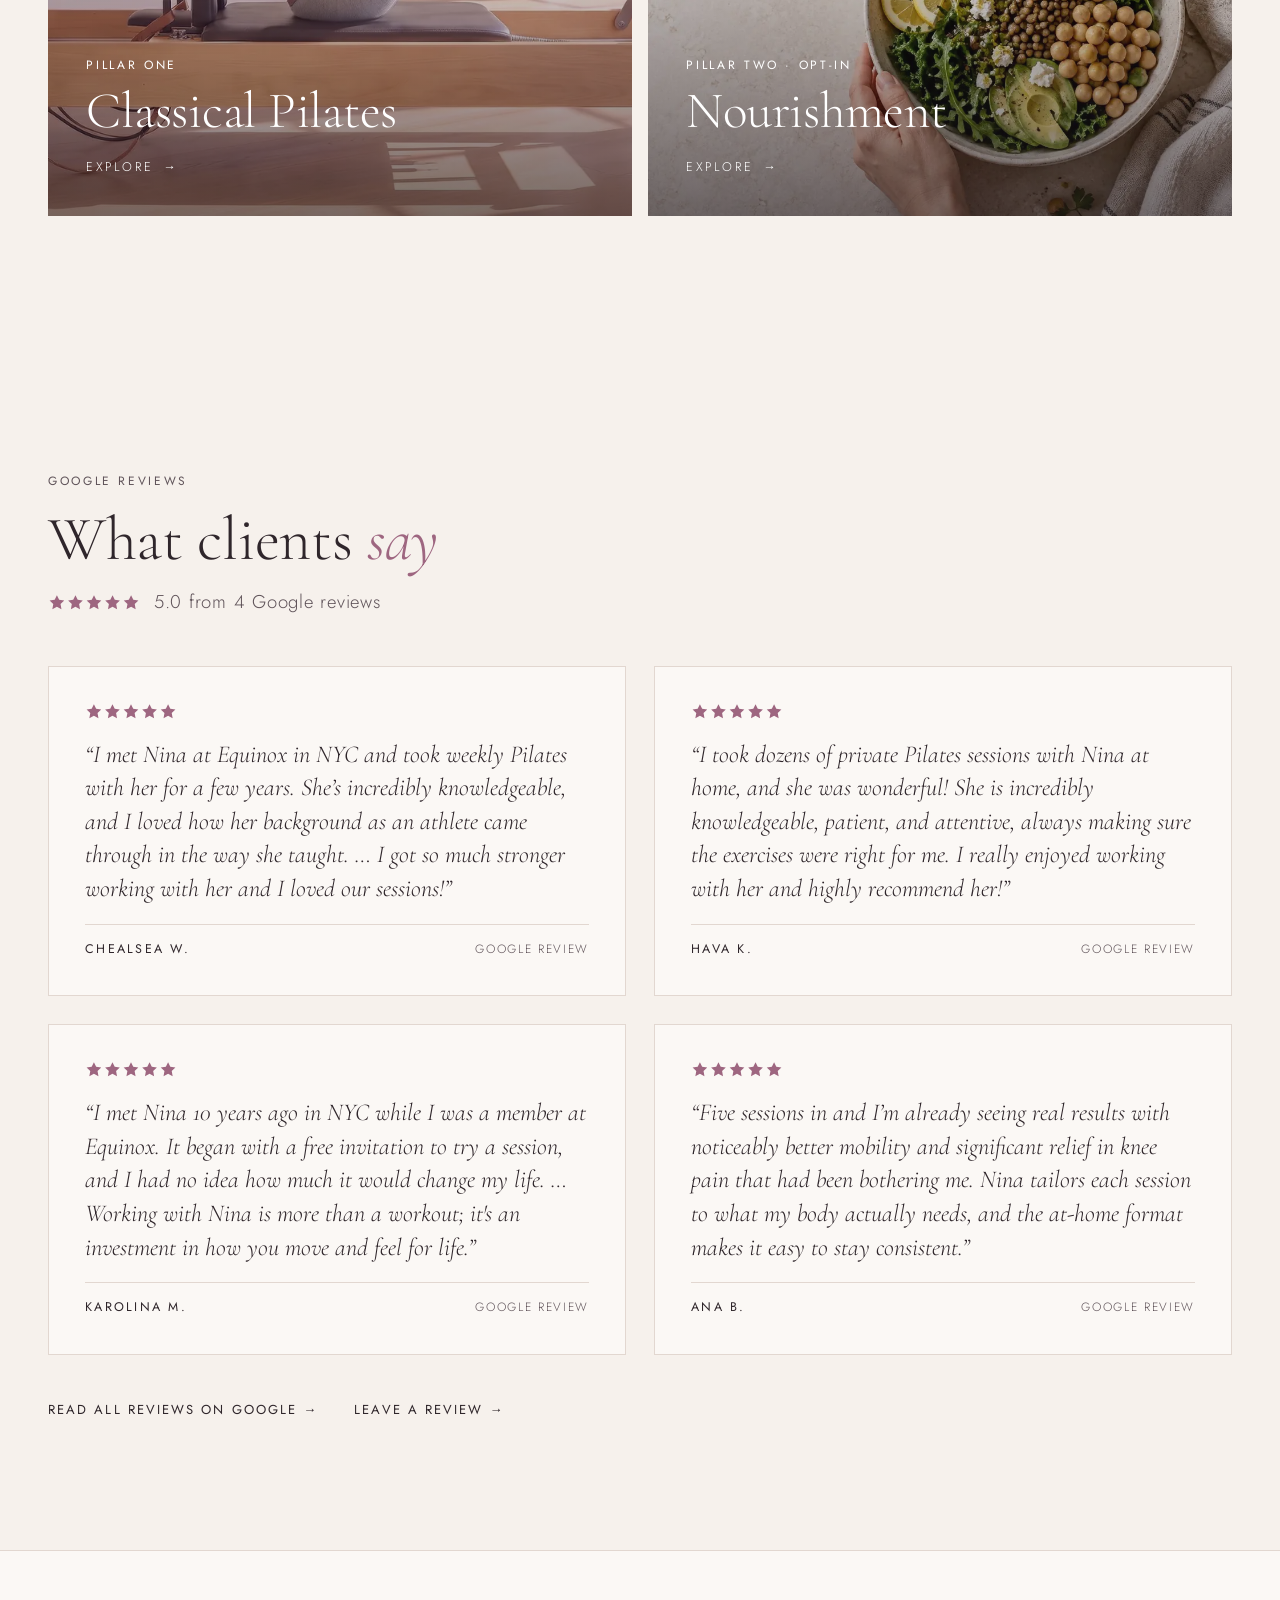
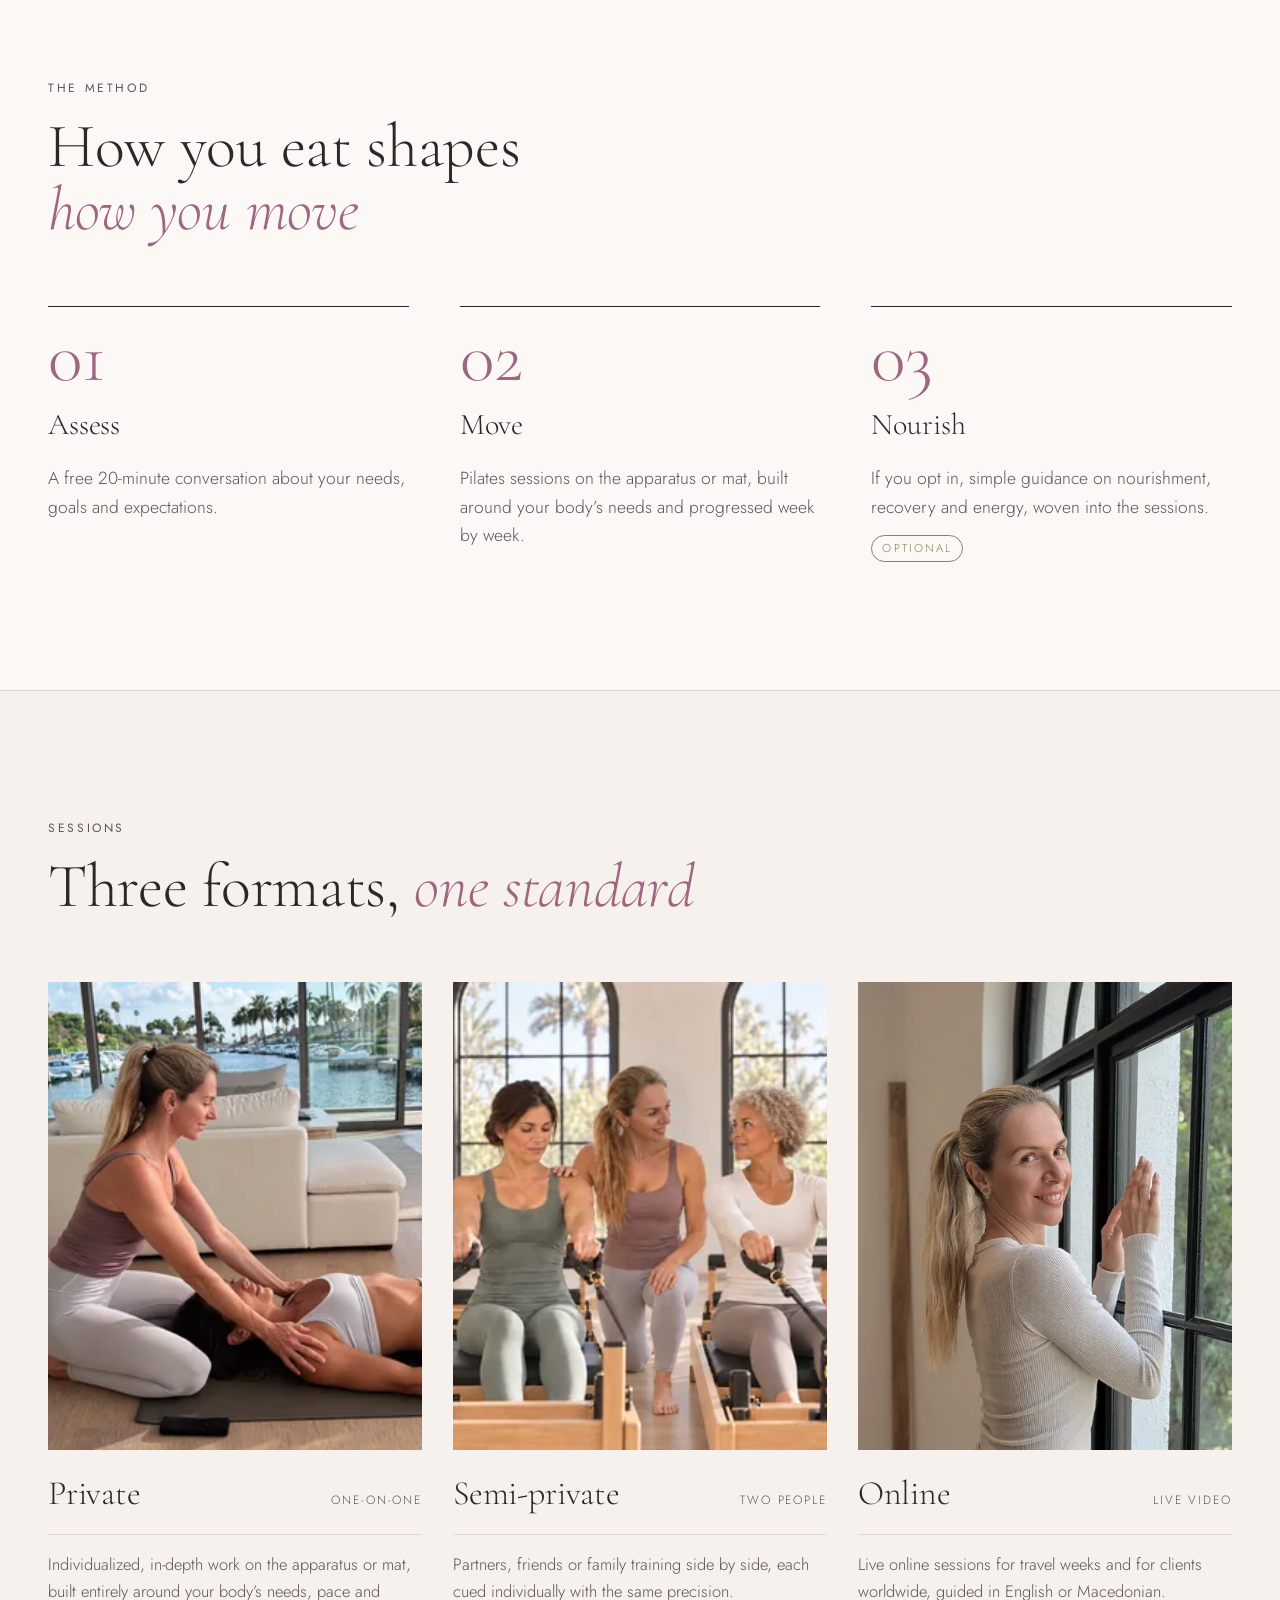
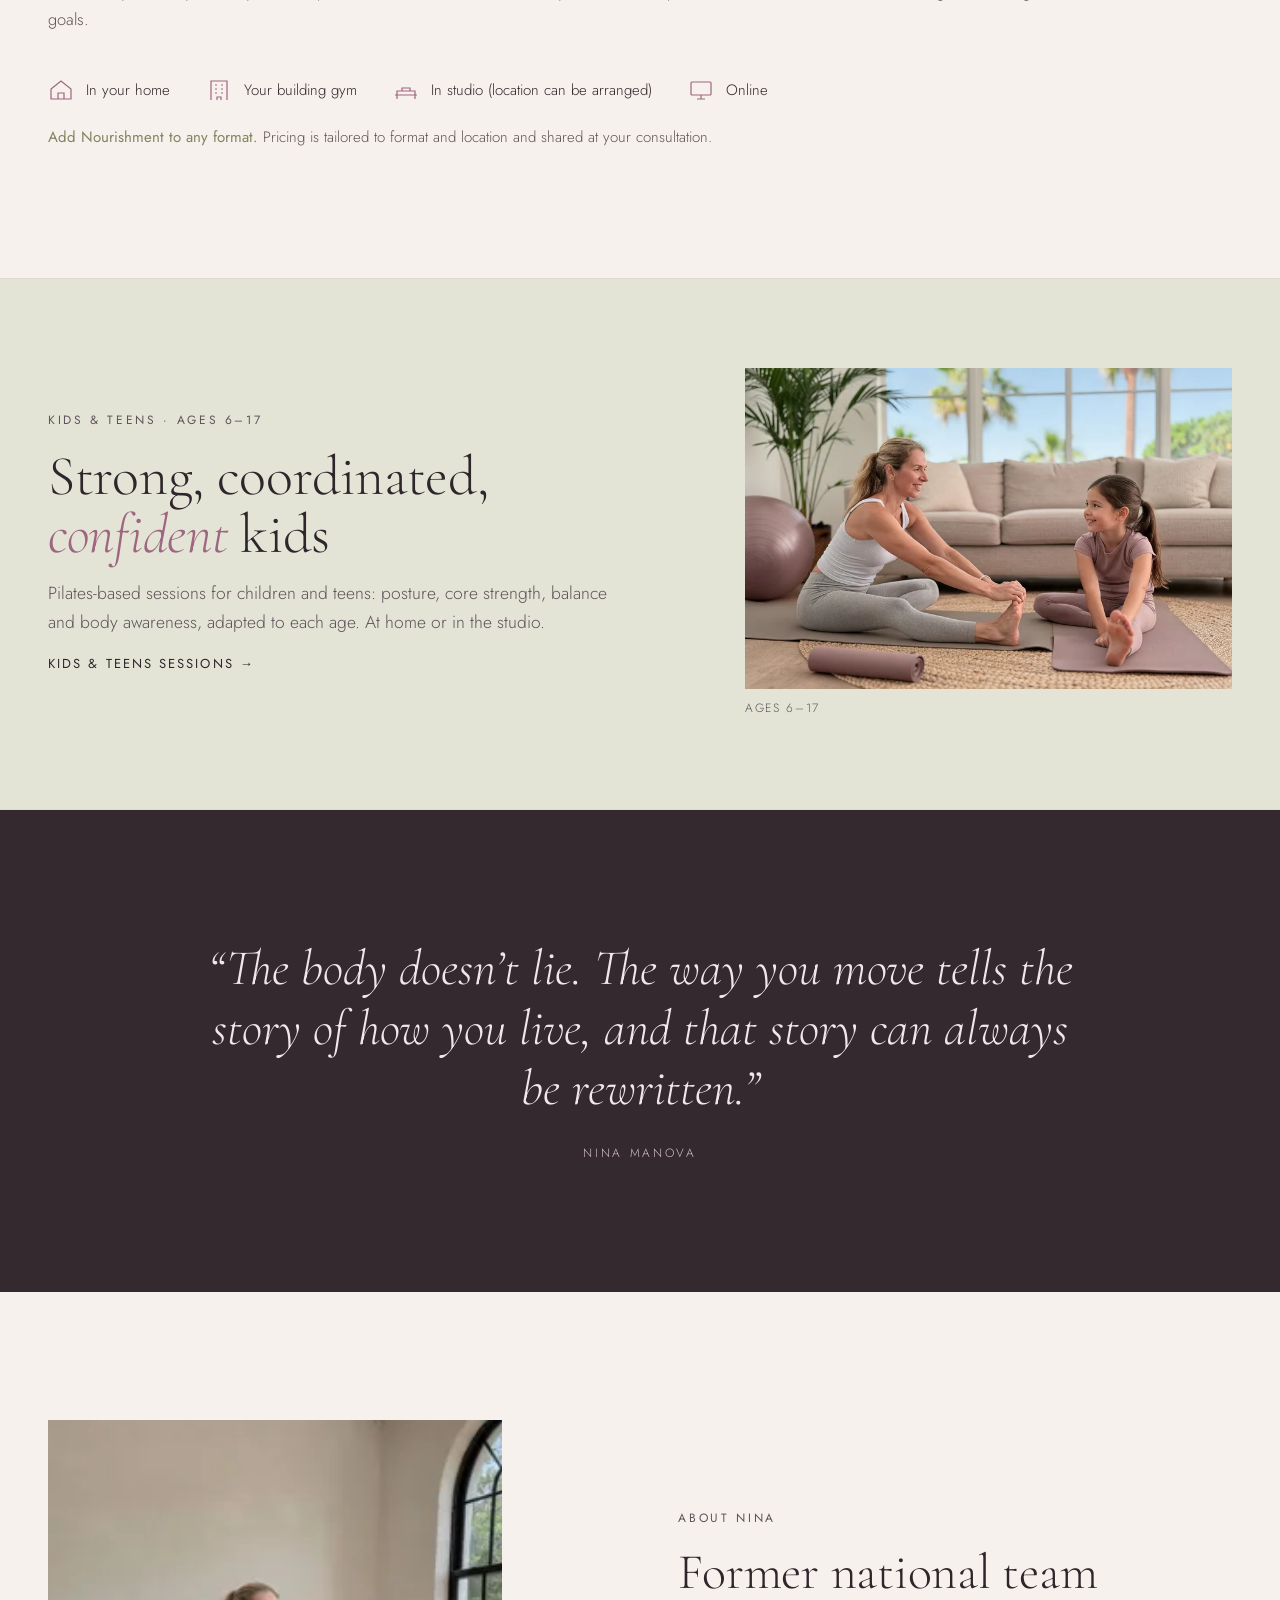
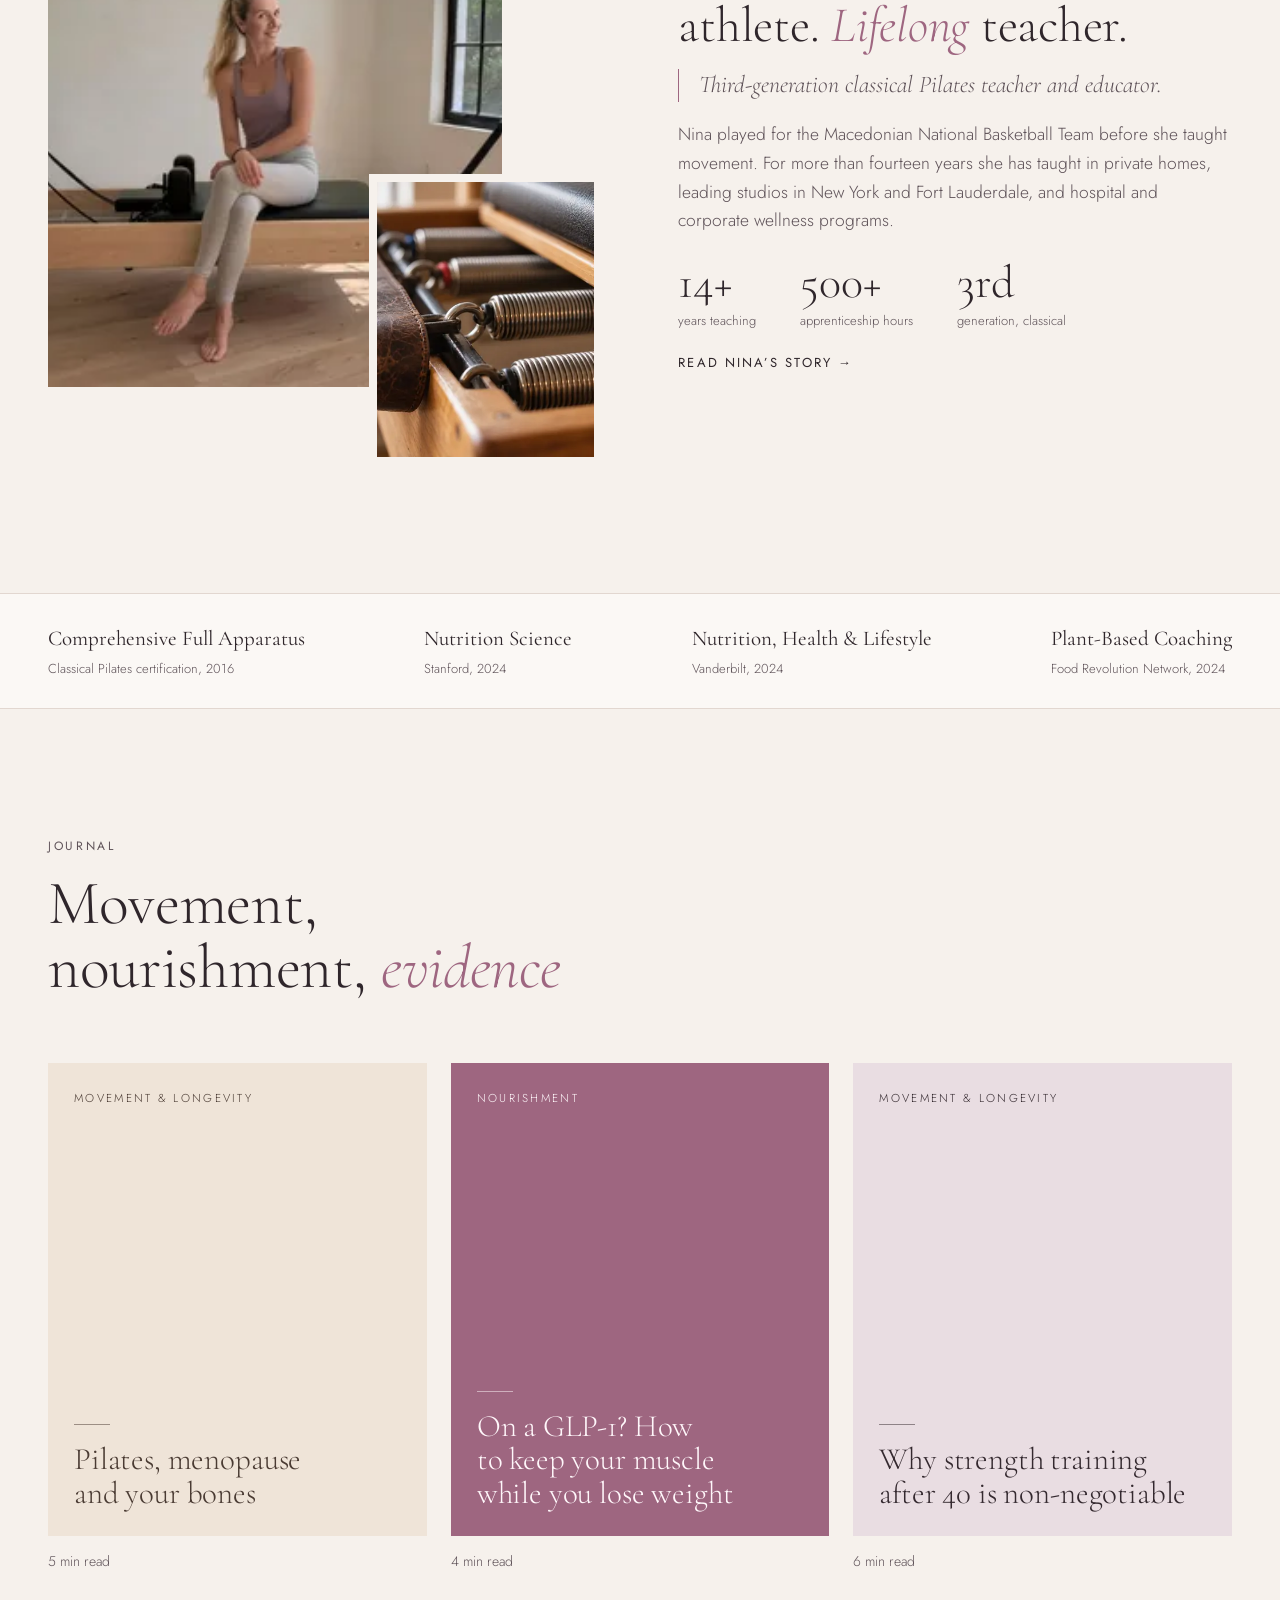
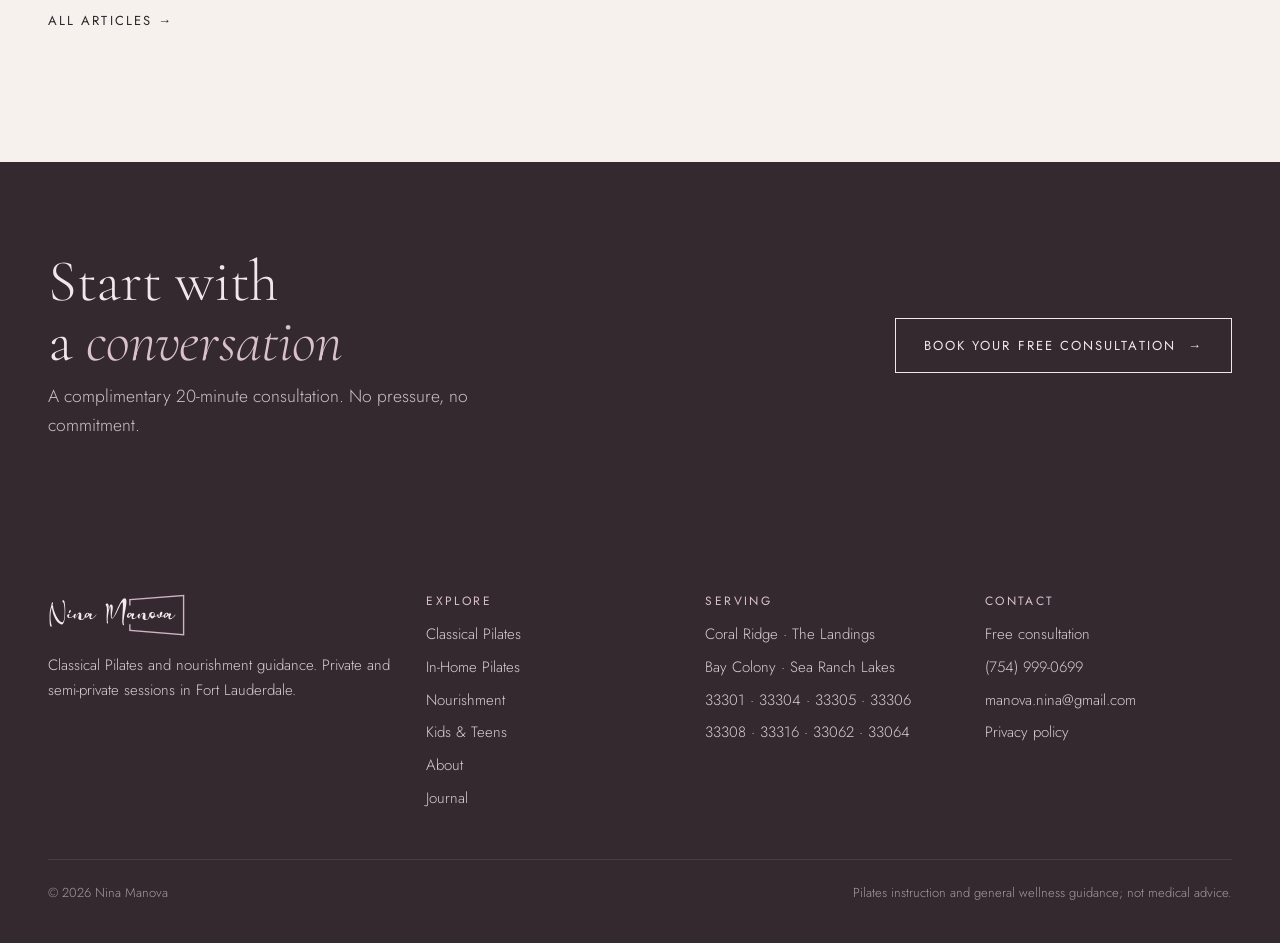
==== commit 17586147: "Reviews: move section after Two pillars (Ivan)" ====
--- a/index.html
+++ b/index.html
@@ -54,23 +54,23 @@
 </header>
 <div class="marquee" aria-label="Neighborhoods served"><div class="track"><span>Coral Ridge<b>·</b></span><span>The Landings<b>·</b></span><span>Bay Colony<b>·</b></span><span>Sea Ranch Lakes<b>·</b></span><span>Lauderdale-by-the-Sea<b>·</b></span><span>Pompano Beach<b>·</b></span><span aria-hidden="true">Coral Ridge<b>·</b></span><span aria-hidden="true">The Landings<b>·</b></span><span aria-hidden="true">Bay Colony<b>·</b></span><span aria-hidden="true">Sea Ranch Lakes<b>·</b></span><span aria-hidden="true">Lauderdale-by-the-Sea<b>·</b></span><span aria-hidden="true">Pompano Beach<b>·</b></span></div></div>
 
-<section class="block reviews" id="reviews" data-reviews="home_reviews" aria-labelledby="reviews-h"><div class="container"><svg class="sym" aria-hidden="true" focusable="false"><symbol id="rv-star" viewBox="0 0 22 22"><path d="M11 1.6l2.9 6 6.6.9-4.8 4.6 1.2 6.5L11 16.5l-5.9 3.1 1.2-6.5-4.8-4.6 6.6-.9z"/></symbol></svg>
-<div class="head rv"><span class="eyebrow">Google reviews</span><h2 id="reviews-h">What clients <em>say</em></h2><p class="rating"><svg class="stars" viewBox="0 0 118 22" role="img" aria-label="5 out of 5 stars"><use href="#rv-star" x="0" width="22" height="22"/><use href="#rv-star" x="24" width="22" height="22"/><use href="#rv-star" x="48" width="22" height="22"/><use href="#rv-star" x="72" width="22" height="22"/><use href="#rv-star" x="96" width="22" height="22"/></svg><span>5.0 from 4 Google reviews</span></p></div>
-<div class="review-grid rv">
-<figure class="review"><svg class="stars" viewBox="0 0 118 22" role="img" aria-label="5 out of 5 stars"><use href="#rv-star" x="0" width="22" height="22"/><use href="#rv-star" x="24" width="22" height="22"/><use href="#rv-star" x="48" width="22" height="22"/><use href="#rv-star" x="72" width="22" height="22"/><use href="#rv-star" x="96" width="22" height="22"/></svg><blockquote>“I met Nina at Equinox in NYC and took weekly Pilates with her for a few years. She’s incredibly knowledgeable, and I loved how her background as an athlete came through in the way she taught. … I got so much stronger working with her and I loved our sessions!”</blockquote><figcaption><b>Chealsea W.</b><a class="review-src" href="https://www.google.com/maps?cid=9622273564447552983" target="_blank" rel="noopener" data-review-link="card" aria-label="Read Chealsea W.’s review on Google (opens in a new tab)">Google review</a></figcaption></figure>
-<figure class="review"><svg class="stars" viewBox="0 0 118 22" role="img" aria-label="5 out of 5 stars"><use href="#rv-star" x="0" width="22" height="22"/><use href="#rv-star" x="24" width="22" height="22"/><use href="#rv-star" x="48" width="22" height="22"/><use href="#rv-star" x="72" width="22" height="22"/><use href="#rv-star" x="96" width="22" height="22"/></svg><blockquote>“I took dozens of private Pilates sessions with Nina at home, and she was wonderful! She is incredibly knowledgeable, patient, and attentive, always making sure the exercises were right for me. I really enjoyed working with her and highly recommend her!”</blockquote><figcaption><b>Hava K.</b><a class="review-src" href="https://www.google.com/maps?cid=9622273564447552983" target="_blank" rel="noopener" data-review-link="card" aria-label="Read Hava K.’s review on Google (opens in a new tab)">Google review</a></figcaption></figure>
-<figure class="review"><svg class="stars" viewBox="0 0 118 22" role="img" aria-label="5 out of 5 stars"><use href="#rv-star" x="0" width="22" height="22"/><use href="#rv-star" x="24" width="22" height="22"/><use href="#rv-star" x="48" width="22" height="22"/><use href="#rv-star" x="72" width="22" height="22"/><use href="#rv-star" x="96" width="22" height="22"/></svg><blockquote>“I met Nina 10 years ago in NYC while I was a member at Equinox. It began with a free invitation to try a session, and I had no idea how much it would change my life. … Working with Nina is more than a workout; it's an investment in how you move and feel for life.”</blockquote><figcaption><b>Karolina M.</b><a class="review-src" href="https://www.google.com/maps?cid=9622273564447552983" target="_blank" rel="noopener" data-review-link="card" aria-label="Read Karolina M.’s review on Google (opens in a new tab)">Google review</a></figcaption></figure>
-<figure class="review"><svg class="stars" viewBox="0 0 118 22" role="img" aria-label="5 out of 5 stars"><use href="#rv-star" x="0" width="22" height="22"/><use href="#rv-star" x="24" width="22" height="22"/><use href="#rv-star" x="48" width="22" height="22"/><use href="#rv-star" x="72" width="22" height="22"/><use href="#rv-star" x="96" width="22" height="22"/></svg><blockquote>“Five sessions in and I’m already seeing real results with noticeably better mobility and significant relief in knee pain that had been bothering me. Nina tailors each session to what my body actually needs, and the at-home format makes it easy to stay consistent.”</blockquote><figcaption><b>Ana B.</b><a class="review-src" href="https://www.google.com/maps?cid=9622273564447552983" target="_blank" rel="noopener" data-review-link="card" aria-label="Read Ana B.’s review on Google (opens in a new tab)">Google review</a></figcaption></figure>
-</div>
-<div class="review-links rv"><a class="u more" href="https://www.google.com/maps?cid=9622273564447552983" target="_blank" rel="noopener" data-review-link="read_all" aria-label="Read all reviews on Google (opens in a new tab)">Read all reviews on Google <span aria-hidden="true">→</span></a><a class="u more" href="https://g.page/r/Cdc1h2zTLomFEBM/review" target="_blank" rel="noopener" data-review-link="leave_review" aria-label="Leave a review on Google (opens in a new tab)">Leave a review <span aria-hidden="true">→</span></a></div>
-</div></section>
-
 <section class="block"><div class="container">
 <div class="head rv"><span class="eyebrow">Two pillars, one method</span><h2>How you move, and <em>what moves you</em></h2><p>Classical Pilates is the heart of every session. Nourishment guidance can be added when you want the whole picture.</p></div>
 <div class="pillars rv">
 <a class="pillar" href="/classical-pilates/"><img src="/assets/img/exercise.jpg" alt="Nina performing the Teaser on a classical reformer" style="object-position:50% 50%" srcset="/assets/img/exercise-480.webp 480w, /assets/img/exercise-800.webp 800w, /assets/img/exercise-1200.webp 1200w, /assets/img/exercise-1536.webp 1536w" sizes="(max-width:760px) 100vw, 65vw"><div class="inner"><span class="tag">Pillar one</span><h3>Classical Pilates</h3><p class="teaser">Joseph Pilates' original system on the full apparatus, taught with precision and adapted to your body.</p><span class="go">Explore <i>→</i></span></div></a>
 <a class="pillar" href="/nourishment/"><img src="/assets/img/plating.jpg" alt="Hands finishing a bowl of greens and legumes" style="object-position:60% 50%" srcset="/assets/img/plating-480.webp 480w, /assets/img/plating-800.webp 800w, /assets/img/plating-1024.webp 1024w" sizes="(max-width:760px) 100vw, 65vw"><div class="inner"><span class="tag">Pillar two · opt-in</span><h3>Nourishment</h3><p class="teaser">Practical guidance on nurturing your body for recovery and energy, woven into your sessions.</p><span class="go">Explore <i>→</i></span></div></a>
 </div>
+</div></section>
+
+<section class="block reviews" id="reviews" data-reviews="home_reviews" aria-labelledby="reviews-h"><div class="container"><svg class="sym" aria-hidden="true" focusable="false"><symbol id="rv-star" viewBox="0 0 22 22"><path d="M11 1.6l2.9 6 6.6.9-4.8 4.6 1.2 6.5L11 16.5l-5.9 3.1 1.2-6.5-4.8-4.6 6.6-.9z"/></symbol></svg>
+<div class="head rv"><span class="eyebrow">Google reviews</span><h2 id="reviews-h">What clients <em>say</em></h2><p class="rating"><svg class="stars" viewBox="0 0 118 22" role="img" aria-label="5 out of 5 stars"><use href="#rv-star" x="0" width="22" height="22"/><use href="#rv-star" x="24" width="22" height="22"/><use href="#rv-star" x="48" width="22" height="22"/><use href="#rv-star" x="72" width="22" height="22"/><use href="#rv-star" x="96" width="22" height="22"/></svg><span>5.0 from 4 Google reviews</span></p></div>
+<div class="review-grid rv">
+<figure class="review"><svg class="stars" viewBox="0 0 118 22" role="img" aria-label="5 out of 5 stars"><use href="#rv-star" x="0" width="22" height="22"/><use href="#rv-star" x="24" width="22" height="22"/><use href="#rv-star" x="48" width="22" height="22"/><use href="#rv-star" x="72" width="22" height="22"/><use href="#rv-star" x="96" width="22" height="22"/></svg><blockquote>“I met Nina at Equinox in NYC and took weekly Pilates with her for a few years. She’s incredibly knowledgeable, and I loved how her background as an athlete came through in the way she taught. … I got so much stronger working with her and I loved our sessions!”</blockquote><figcaption><b>Chealsea W.</b><a class="review-src" href="https://www.google.com/maps?cid=9622273564447552983" target="_blank" rel="noopener" data-review-link="card" aria-label="Google review by Chealsea W. (opens in a new tab)">Google review</a></figcaption></figure>
+<figure class="review"><svg class="stars" viewBox="0 0 118 22" role="img" aria-label="5 out of 5 stars"><use href="#rv-star" x="0" width="22" height="22"/><use href="#rv-star" x="24" width="22" height="22"/><use href="#rv-star" x="48" width="22" height="22"/><use href="#rv-star" x="72" width="22" height="22"/><use href="#rv-star" x="96" width="22" height="22"/></svg><blockquote>“I took dozens of private Pilates sessions with Nina at home, and she was wonderful! She is incredibly knowledgeable, patient, and attentive, always making sure the exercises were right for me. I really enjoyed working with her and highly recommend her!”</blockquote><figcaption><b>Hava K.</b><a class="review-src" href="https://www.google.com/maps?cid=9622273564447552983" target="_blank" rel="noopener" data-review-link="card" aria-label="Google review by Hava K. (opens in a new tab)">Google review</a></figcaption></figure>
+<figure class="review"><svg class="stars" viewBox="0 0 118 22" role="img" aria-label="5 out of 5 stars"><use href="#rv-star" x="0" width="22" height="22"/><use href="#rv-star" x="24" width="22" height="22"/><use href="#rv-star" x="48" width="22" height="22"/><use href="#rv-star" x="72" width="22" height="22"/><use href="#rv-star" x="96" width="22" height="22"/></svg><blockquote>“I met Nina 10 years ago in NYC while I was a member at Equinox. It began with a free invitation to try a session, and I had no idea how much it would change my life. … Working with Nina is more than a workout; it's an investment in how you move and feel for life.”</blockquote><figcaption><b>Karolina M.</b><a class="review-src" href="https://www.google.com/maps?cid=9622273564447552983" target="_blank" rel="noopener" data-review-link="card" aria-label="Google review by Karolina M. (opens in a new tab)">Google review</a></figcaption></figure>
+<figure class="review"><svg class="stars" viewBox="0 0 118 22" role="img" aria-label="5 out of 5 stars"><use href="#rv-star" x="0" width="22" height="22"/><use href="#rv-star" x="24" width="22" height="22"/><use href="#rv-star" x="48" width="22" height="22"/><use href="#rv-star" x="72" width="22" height="22"/><use href="#rv-star" x="96" width="22" height="22"/></svg><blockquote>“Five sessions in and I’m already seeing real results with noticeably better mobility and significant relief in knee pain that had been bothering me. Nina tailors each session to what my body actually needs, and the at-home format makes it easy to stay consistent.”</blockquote><figcaption><b>Ana B.</b><a class="review-src" href="https://www.google.com/maps?cid=9622273564447552983" target="_blank" rel="noopener" data-review-link="card" aria-label="Google review by Ana B. (opens in a new tab)">Google review</a></figcaption></figure>
+</div>
+<div class="review-links rv"><a class="u more" href="https://www.google.com/maps?cid=9622273564447552983" target="_blank" rel="noopener" data-review-link="read_all" aria-label="Read all reviews on Google (opens in a new tab)">Read all reviews on Google <span aria-hidden="true">→</span></a><a class="u more" href="https://g.page/r/Cdc1h2zTLomFEBM/review" target="_blank" rel="noopener" data-review-link="leave_review" aria-label="Leave a review on Google (opens in a new tab)">Leave a review <span aria-hidden="true">→</span></a></div>
 </div></section>
 
 <section class="block paper"><div class="container">
--- a/assets/css/styles.css
+++ b/assets/css/styles.css
@@ -398,15 +398,15 @@
 .rating{display:flex;align-items:center;gap:14px;flex-wrap:wrap;font-size:15px;letter-spacing:.04em;color:var(--ink-2)}
 .reviews .head{margin-bottom:clamp(28px,4vw,48px)}
 .review-grid{display:grid;grid-template-columns:repeat(2,1fr);gap:clamp(18px,2.4vw,28px)}
-.review{position:relative;margin:0;display:grid;gap:18px;align-content:start;grid-template-rows:auto 1fr auto;background:var(--paper);border:1px solid var(--line);padding:clamp(24px,3vw,36px);transition:border-color .5s var(--ease),transform .6s var(--ease)}
-.review:hover,.review:focus-within{border-color:var(--mauve);transform:translateY(-4px)}
+.review{position:relative;cursor:pointer;margin:0;display:grid;gap:18px;align-content:start;grid-template-rows:auto 1fr auto;background:var(--paper);border:1px solid var(--line);padding:clamp(24px,3vw,36px);transition:border-color .5s var(--ease),transform .6s var(--ease)}
+.review:hover,.review:focus-within{border-color:var(--mauve)}
+@media (prefers-reduced-motion:no-preference){.review:hover,.review:focus-within{transform:translateY(-4px)}}
 .review blockquote{margin:0;font-family:var(--serif);font-weight:300;font-style:italic;font-size:clamp(21px,1.9vw,25px);line-height:1.38;color:var(--ink)}
 .review figcaption{display:flex;justify-content:space-between;align-items:baseline;gap:16px;border-top:1px solid var(--line);padding-top:14px}
 .review figcaption b{font-weight:400;font-size:12.5px;letter-spacing:.18em;text-transform:uppercase}
 .review-src{font-size:12px;letter-spacing:.14em;text-transform:uppercase;color:var(--ink-2);text-decoration:none}
 .review-src::after{content:"";position:absolute;inset:0}
-.review-src:focus-visible{outline:none}
-.review:has(.review-src:focus-visible){outline:2px solid var(--rose);outline-offset:3px}
+@supports selector(:has(*)){.review-src:focus-visible{outline:none}.review:has(.review-src:focus-visible){outline:2px solid var(--rose);outline-offset:3px}}
 .review-links{display:flex;flex-wrap:wrap;gap:16px 36px;margin-top:clamp(28px,4vw,44px)}
 @media (max-width:760px){.review-grid{grid-template-columns:1fr}}
 /* /begin/ strip above the form */
